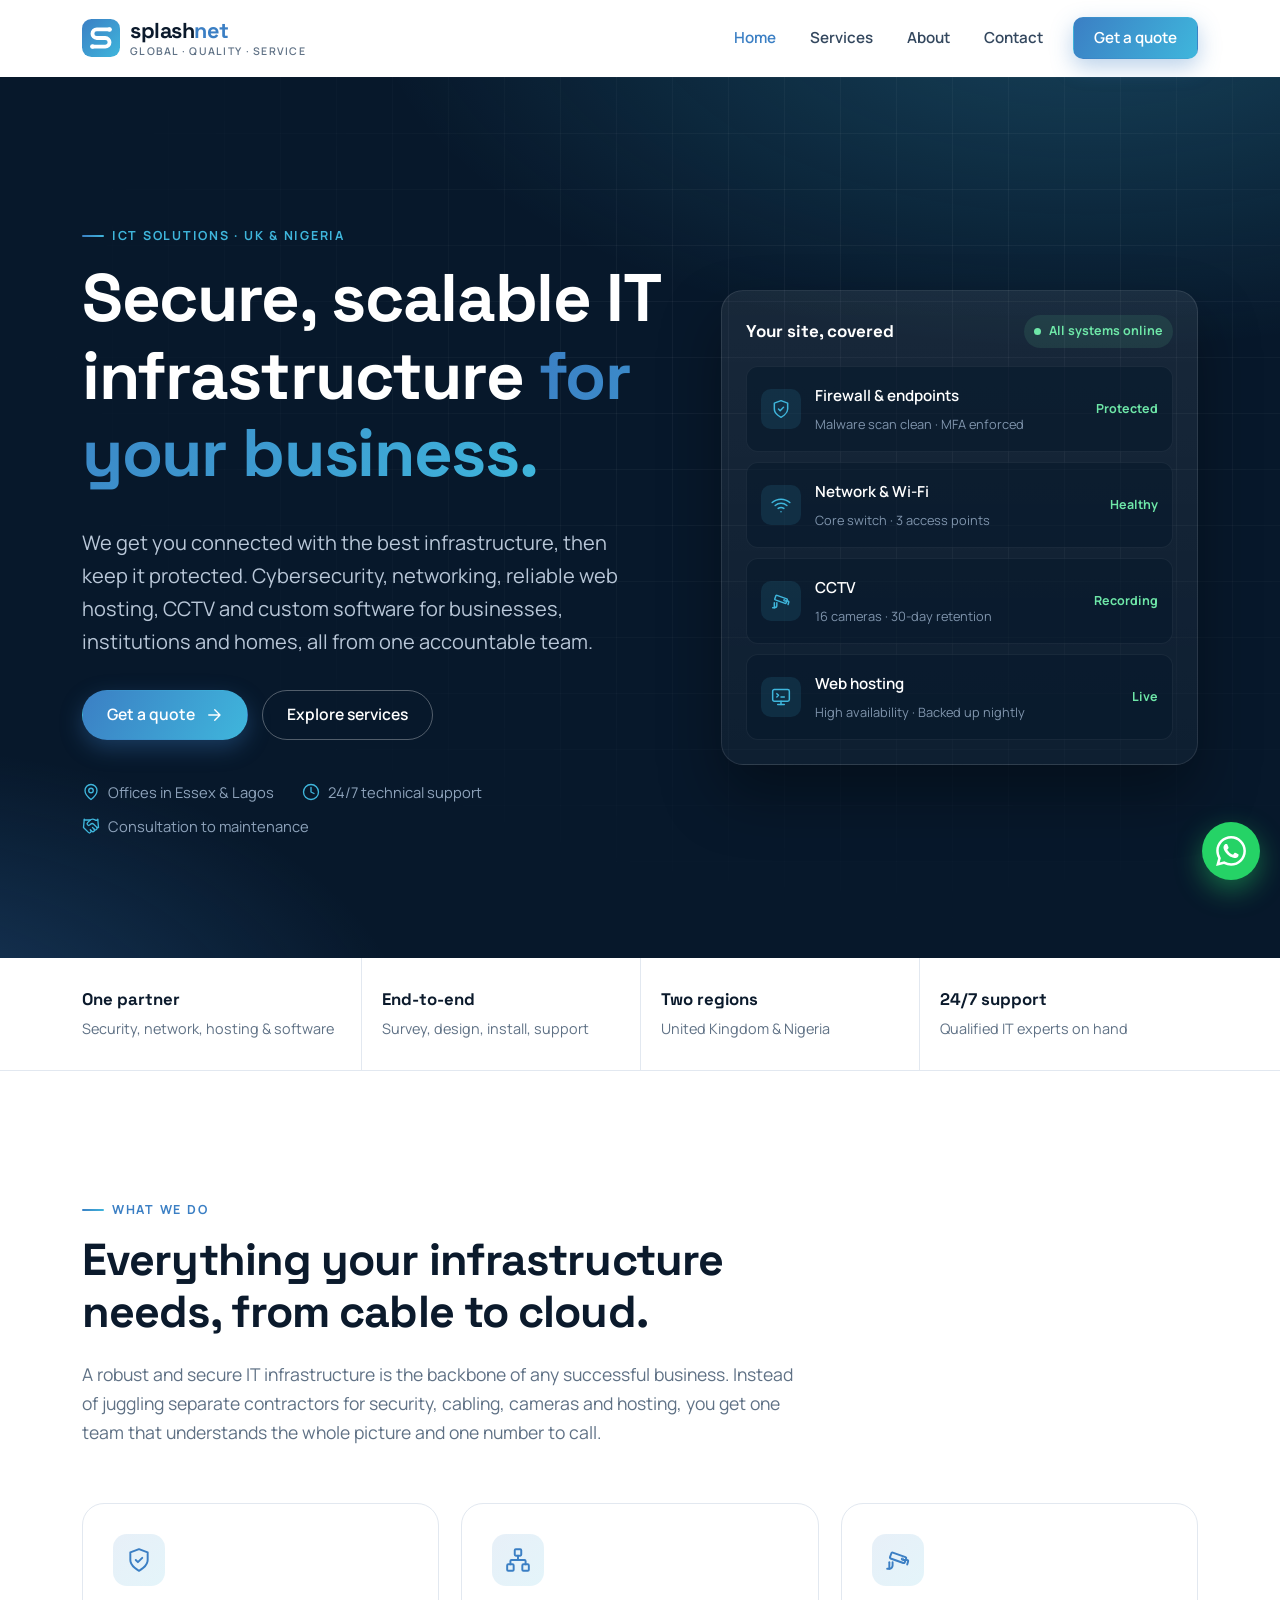
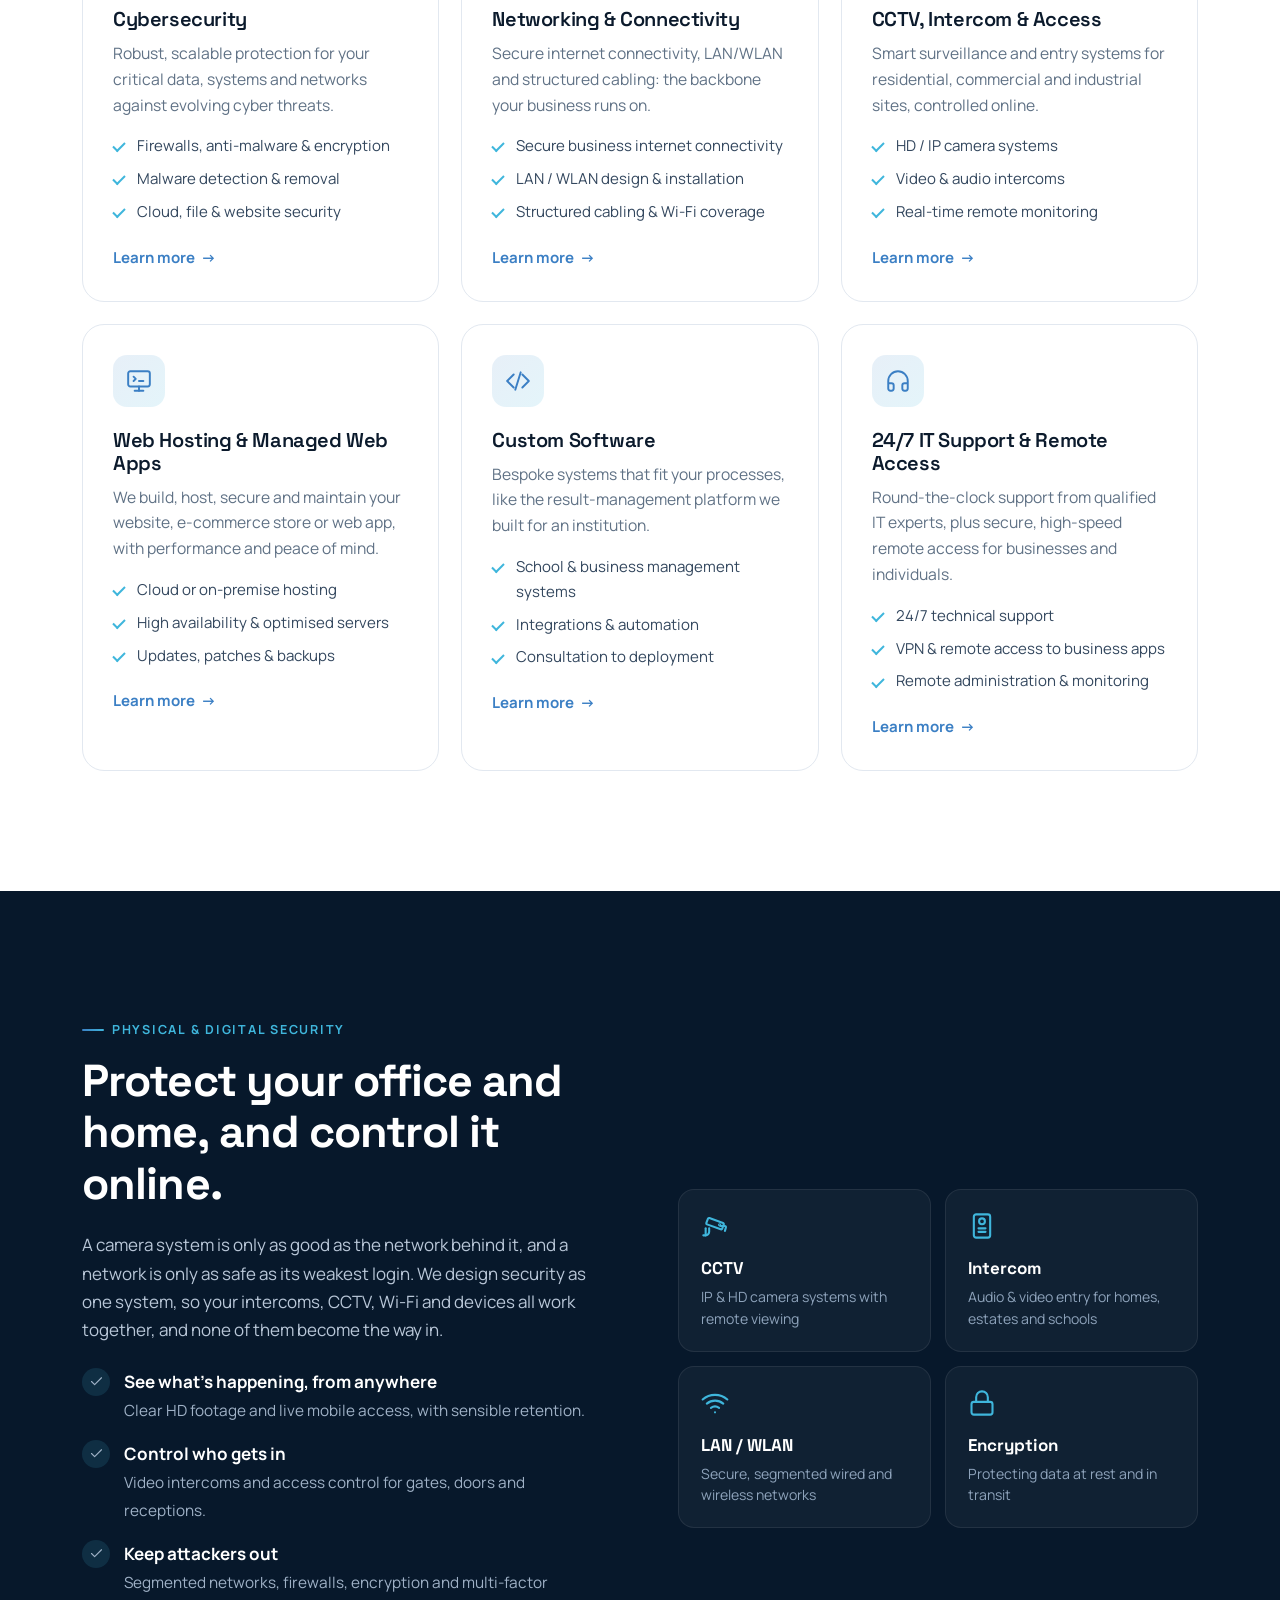
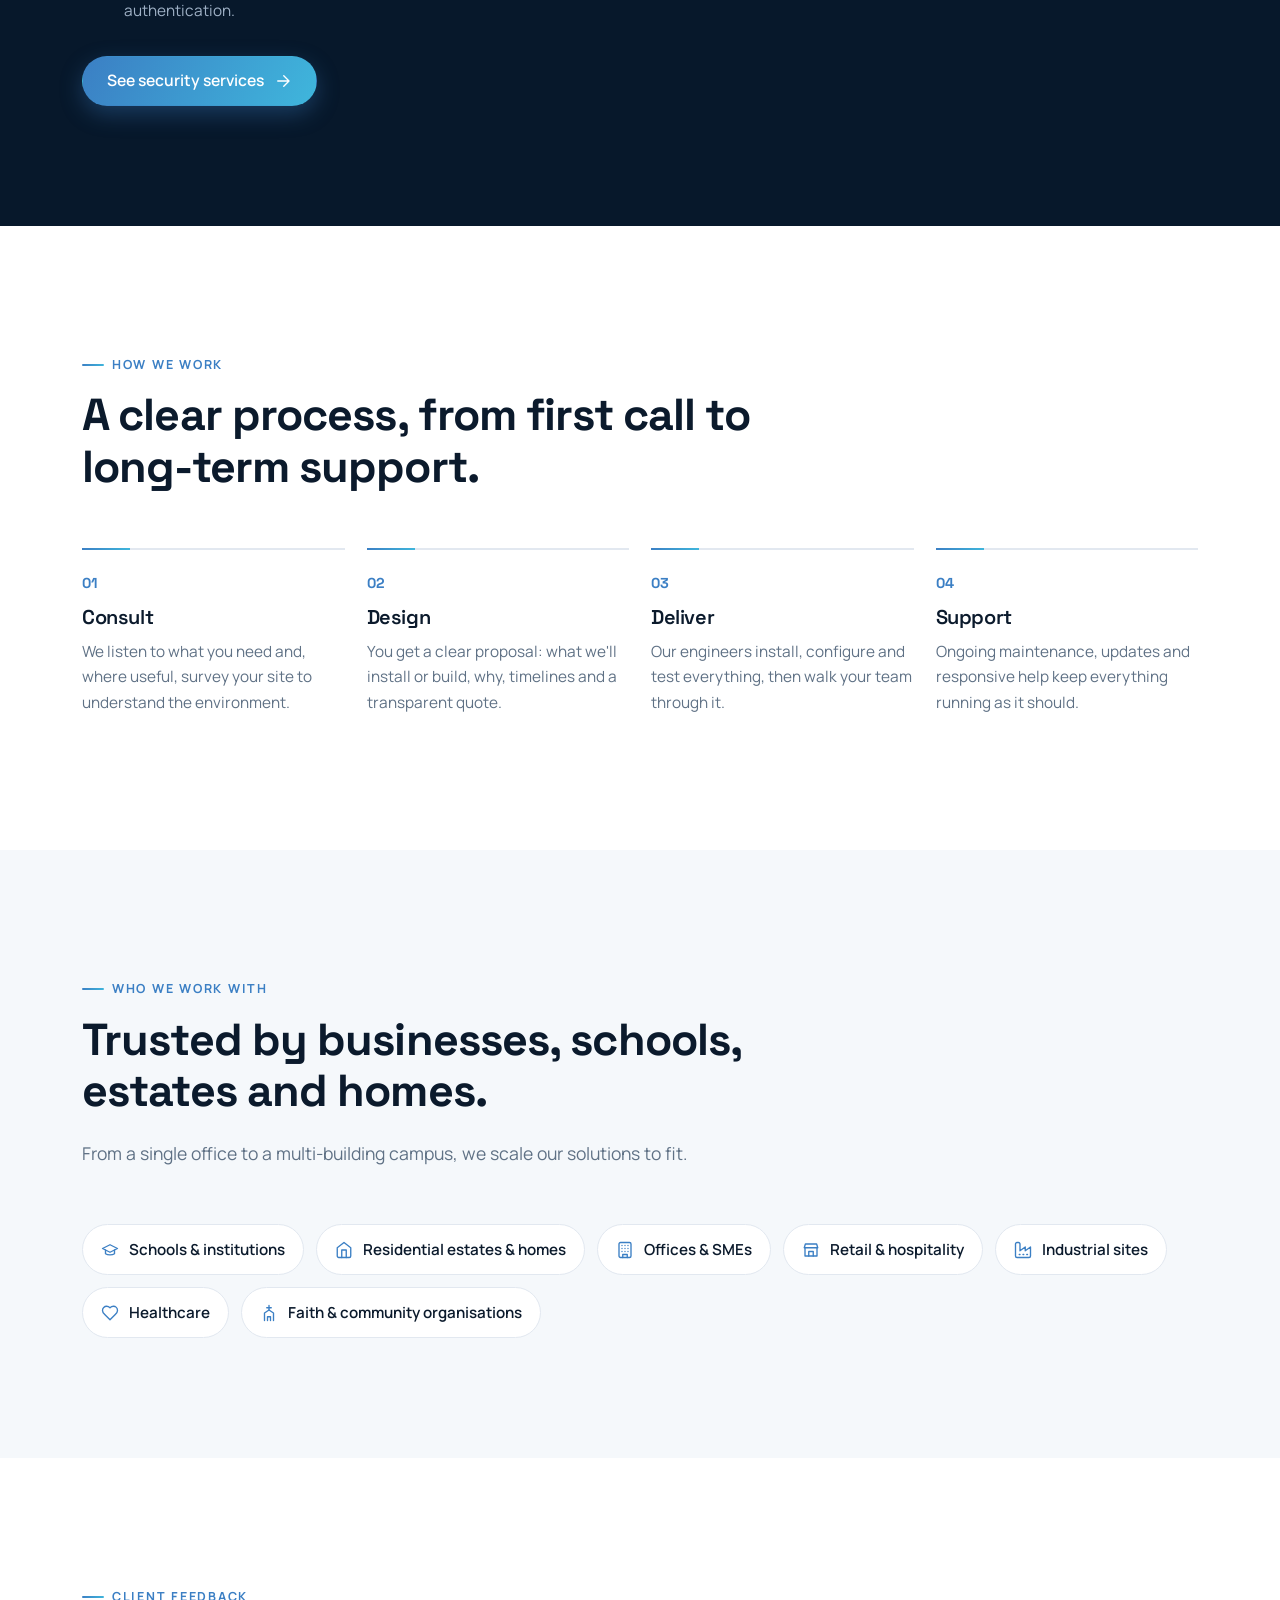
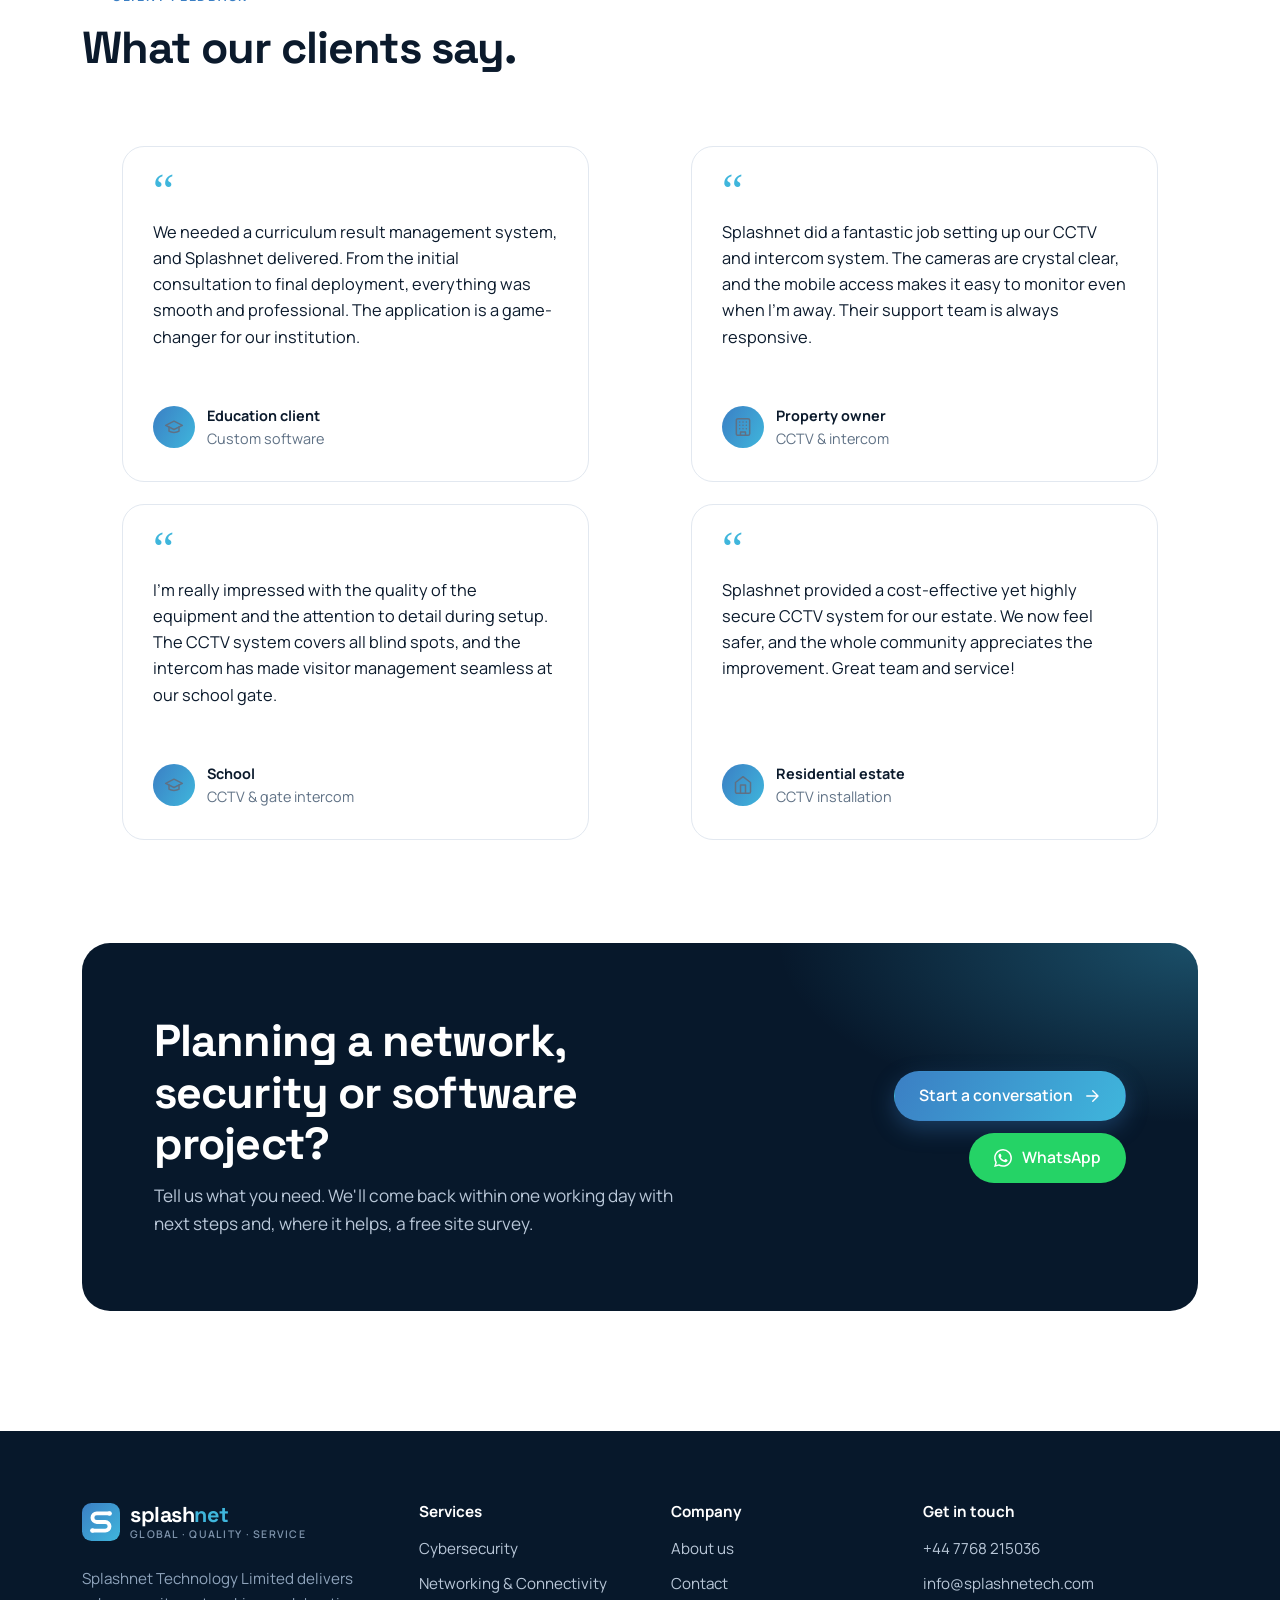
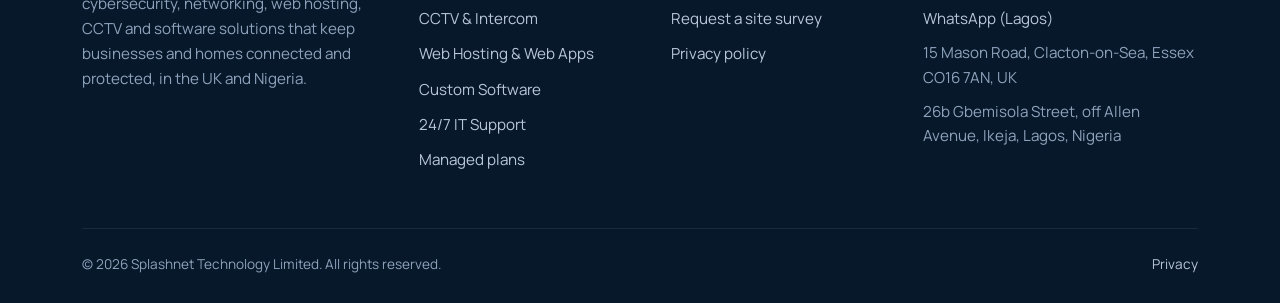
==== index.html @ 4be50819 "full website component" ====
<!doctype html>
<html lang="en-GB" class="no-js">
<head>
<meta charset="utf-8">
<meta name="viewport" content="width=device-width, initial-scale=1">
<title>Splashnet Technology | Cybersecurity, IT Infrastructure, Web Hosting & CCTV — UK & Nigeria</title>
<meta name="description" content="We get you connected with the best infrastructure. Splashnet Technology delivers cybersecurity, networking, web hosting, CCTV & intercom, custom software and 24/7 IT support for businesses and homes in the UK and Nigeria.">
<meta name="theme-color" content="#07182b">
<link rel="icon" href="assets/img/favicon.svg" type="image/svg+xml">
<meta property="og:type" content="website">
<meta property="og:site_name" content="Splashnet Technology">
<meta property="og:title" content="Splashnet Technology | Cybersecurity, IT Infrastructure, Web Hosting & CCTV — UK & Nigeria">
<meta property="og:description" content="We get you connected with the best infrastructure. Splashnet Technology delivers cybersecurity, networking, web hosting, CCTV & intercom, custom software and 24/7 IT support for businesses and homes in the UK and Nigeria.">
<link rel="preconnect" href="https://fonts.googleapis.com">
<link rel="preconnect" href="https://fonts.gstatic.com" crossorigin>
<link href="https://fonts.googleapis.com/css2?family=Manrope:wght@400;500;600;700;800&family=Space+Grotesk:wght@500;600;700&display=swap" rel="stylesheet">
<link rel="stylesheet" href="assets/css/styles.css">
</head>
<body>
<a class="skip-link" href="#main">Skip to content</a>
<header class="site-header">
  <div class="container nav">
    <a class="logo" href="index.html" aria-label="Splashnet Technology — home"><img class="logo__mark" src="assets/img/logo-mark.svg" alt="" width="38" height="38"><span class="logo__text"><span class="logo__name">splash<span>net</span></span><span class="logo__tag">Global · Quality · Service</span></span></a>
    <button class="nav__toggle" aria-label="Open menu" aria-expanded="false" aria-controls="nav-menu"><span></span></button>
    <nav class="nav__menu" id="nav-menu" aria-label="Main">
      <ul class="nav__links"><li><a href="index.html" aria-current="page">Home</a></li><li><a href="services.html">Services</a></li><li><a href="about.html">About</a></li><li><a href="contact.html">Contact</a></li>
        <li class="nav__cta"><a class="btn btn--primary" href="contact.html">Get a quote</a></li>
      </ul>
    </nav>
  </div>
</header>
<main id="main">
<section class="hero">
  <div class="container hero__grid">
    <div>
      <span class="eyebrow">ICT solutions · UK &amp; Nigeria</span>
      <h1>Secure, scalable IT infrastructure <span class="grad">for your business.</span></h1>
      <p class="hero__lead">We get you connected with the best infrastructure, then keep it protected. Cybersecurity, networking, reliable web hosting, CCTV and custom software for businesses, institutions and homes, all from one accountable team.</p>
      <div class="hero__actions">
        <a class="btn btn--primary" href="contact.html">Get a quote <svg viewBox="0 0 24 24" fill="none" stroke="currentColor" stroke-width="1.8" stroke-linecap="round" stroke-linejoin="round" aria-hidden="true"><path d="M5 12h14M13 5l7 7-7 7"/></svg></a>
        <a class="btn btn--ghost" href="services.html">Explore services</a>
      </div>
      <div class="hero__meta">
        <span><svg viewBox="0 0 24 24" fill="none" stroke="currentColor" stroke-width="1.8" stroke-linecap="round" stroke-linejoin="round" aria-hidden="true"><path d="M20 10c0 6-8 12-8 12s-8-6-8-12a8 8 0 0 1 16 0z"/><circle cx="12" cy="10" r="3"/></svg> Offices in Essex &amp; Lagos</span>
        <span><svg viewBox="0 0 24 24" fill="none" stroke="currentColor" stroke-width="1.8" stroke-linecap="round" stroke-linejoin="round" aria-hidden="true"><circle cx="12" cy="12" r="10"/><path d="M12 6v6l4 2"/></svg> 24/7 technical support</span>
        <span><svg viewBox="0 0 24 24" fill="none" stroke="currentColor" stroke-width="1.8" stroke-linecap="round" stroke-linejoin="round" aria-hidden="true"><path d="m11 17 2 2a1 1 0 1 0 3-3"/><path d="m14 14 2.5 2.5a1 1 0 1 0 3-3l-3.88-3.88a3 3 0 0 0-4.24 0l-.88.88a1 1 0 1 1-3-3l2.81-2.81a5.79 5.79 0 0 1 7.06-.87l.47.28a2 2 0 0 0 1.42.25L21 4"/><path d="m21 3 1 11h-2"/><path d="M3 3 2 14l6.5 6.5a1 1 0 1 0 3-3"/><path d="M3 4h8"/></svg> Consultation to maintenance</span>
      </div>
    </div>
    <div class="hero__visual" aria-hidden="true">
      <div class="hero-card">
        <div class="hero-card__head">
          <span class="hero-card__title">Your site, covered</span>
          <span class="status-pill">All systems online</span>
        </div>
        <div class="hero-card__rows">
          <div class="hero-row"><span class="hero-row__icon"><svg viewBox="0 0 24 24" fill="none" stroke="currentColor" stroke-width="1.8" stroke-linecap="round" stroke-linejoin="round" aria-hidden="true"><path d="M12 22s8-4 8-10V5l-8-3-8 3v7c0 6 8 10 8 10z"/><path d="m9 12 2 2 4-4"/></svg></span><span class="hero-row__body"><span class="hero-row__label">Firewall &amp; endpoints</span><br><span class="hero-row__sub">Malware scan clean · MFA enforced</span></span><span class="hero-row__state">Protected</span></div>
          <div class="hero-row"><span class="hero-row__icon"><svg viewBox="0 0 24 24" fill="none" stroke="currentColor" stroke-width="1.8" stroke-linecap="round" stroke-linejoin="round" aria-hidden="true"><path d="M5 12.55a11 11 0 0 1 14.08 0"/><path d="M1.42 9a16 16 0 0 1 21.16 0"/><path d="M8.53 16.11a6 6 0 0 1 6.95 0"/><path d="M12 20h.01"/></svg></span><span class="hero-row__body"><span class="hero-row__label">Network &amp; Wi-Fi</span><br><span class="hero-row__sub">Core switch · 3 access points</span></span><span class="hero-row__state">Healthy</span></div>
          <div class="hero-row"><span class="hero-row__icon"><svg viewBox="0 0 24 24" fill="none" stroke="currentColor" stroke-width="1.8" stroke-linecap="round" stroke-linejoin="round" aria-hidden="true"><path d="M16.75 12h3.63a1 1 0 0 1 .96 1.28l-.84 2.9"/><path d="M2 20h2a3 3 0 0 0 3-3v-3"/><path d="M4 14v6"/><path d="m7.2 5.2 11.7 4.2a1 1 0 0 1 .6 1.3l-1.3 3.5a1 1 0 0 1-1.3.6L5.2 10.6A1 1 0 0 1 4.6 9.3l1.3-3.5a1 1 0 0 1 1.3-.6z"/><circle cx="16" cy="11" r=".5"/></svg></span><span class="hero-row__body"><span class="hero-row__label">CCTV</span><br><span class="hero-row__sub">16 cameras · 30-day retention</span></span><span class="hero-row__state">Recording</span></div>
          <div class="hero-row"><span class="hero-row__icon"><svg viewBox="0 0 24 24" fill="none" stroke="currentColor" stroke-width="1.8" stroke-linecap="round" stroke-linejoin="round" aria-hidden="true"><rect x="2" y="3" width="20" height="14" rx="2"/><path d="M8 21h8"/><path d="M12 17v4"/><path d="m7 8 2 2-2 2"/><path d="M12 12h4"/></svg></span><span class="hero-row__body"><span class="hero-row__label">Web hosting</span><br><span class="hero-row__sub">High availability · Backed up nightly</span></span><span class="hero-row__state">Live</span></div>
        </div>
      </div>
    </div>
  </div>
</section>

<section class="strip" aria-label="Why Splashnet">
  <div class="container strip__inner">
    <div class="strip__item"><strong>One partner</strong><span>Security, network, hosting &amp; software</span></div>
    <div class="strip__item"><strong>End-to-end</strong><span>Survey, design, install, support</span></div>
    <div class="strip__item"><strong>Two regions</strong><span>United Kingdom &amp; Nigeria</span></div>
    <div class="strip__item"><strong>24/7 support</strong><span>Qualified IT experts on hand</span></div>
  </div>
</section>

<section class="section" id="services">
  <div class="container">
    <div class="section-head reveal">
      <span class="eyebrow">What we do</span>
      <h2>Everything your infrastructure needs, from cable to cloud.</h2>
      <p>A robust and secure IT infrastructure is the backbone of any successful business. Instead of juggling separate contractors for security, cabling, cameras and hosting, you get one team that understands the whole picture and one number to call.</p>
    </div>
    <div class="grid grid--3">
      <article class="card reveal">
        <div class="card__icon"><svg viewBox="0 0 24 24" fill="none" stroke="currentColor" stroke-width="1.8" stroke-linecap="round" stroke-linejoin="round" aria-hidden="true"><path d="M12 22s8-4 8-10V5l-8-3-8 3v7c0 6 8 10 8 10z"/><path d="m9 12 2 2 4-4"/></svg></div>
        <h3>Cybersecurity</h3>
        <p>Robust, scalable protection for your critical data, systems and networks against evolving cyber threats.</p>
        <ul><li>Firewalls, anti-malware &amp; encryption</li><li>Malware detection &amp; removal</li><li>Cloud, file &amp; website security</li></ul>
        <a class="card__link" href="services.html#cybersecurity">Learn more</a>
      </article>
      <article class="card reveal">
        <div class="card__icon"><svg viewBox="0 0 24 24" fill="none" stroke="currentColor" stroke-width="1.8" stroke-linecap="round" stroke-linejoin="round" aria-hidden="true"><rect x="9" y="2" width="6" height="6" rx="1"/><rect x="2" y="16" width="6" height="6" rx="1"/><rect x="16" y="16" width="6" height="6" rx="1"/><path d="M5 16v-3a1 1 0 0 1 1-1h12a1 1 0 0 1 1 1v3"/><path d="M12 12V8"/></svg></div>
        <h3>Networking &amp; Connectivity</h3>
        <p>Secure internet connectivity, LAN/WLAN and structured cabling: the backbone your business runs on.</p>
        <ul><li>Secure business internet connectivity</li><li>LAN / WLAN design &amp; installation</li><li>Structured cabling &amp; Wi-Fi coverage</li></ul>
        <a class="card__link" href="services.html#networking">Learn more</a>
      </article>
      <article class="card reveal">
        <div class="card__icon"><svg viewBox="0 0 24 24" fill="none" stroke="currentColor" stroke-width="1.8" stroke-linecap="round" stroke-linejoin="round" aria-hidden="true"><path d="M16.75 12h3.63a1 1 0 0 1 .96 1.28l-.84 2.9"/><path d="M2 20h2a3 3 0 0 0 3-3v-3"/><path d="M4 14v6"/><path d="m7.2 5.2 11.7 4.2a1 1 0 0 1 .6 1.3l-1.3 3.5a1 1 0 0 1-1.3.6L5.2 10.6A1 1 0 0 1 4.6 9.3l1.3-3.5a1 1 0 0 1 1.3-.6z"/><circle cx="16" cy="11" r=".5"/></svg></div>
        <h3>CCTV, Intercom &amp; Access</h3>
        <p>Smart surveillance and entry systems for residential, commercial and industrial sites, controlled online.</p>
        <ul><li>HD / IP camera systems</li><li>Video &amp; audio intercoms</li><li>Real-time remote monitoring</li></ul>
        <a class="card__link" href="services.html#cctv">Learn more</a>
      </article>
      <article class="card reveal">
        <div class="card__icon"><svg viewBox="0 0 24 24" fill="none" stroke="currentColor" stroke-width="1.8" stroke-linecap="round" stroke-linejoin="round" aria-hidden="true"><rect x="2" y="3" width="20" height="14" rx="2"/><path d="M8 21h8"/><path d="M12 17v4"/><path d="m7 8 2 2-2 2"/><path d="M12 12h4"/></svg></div>
        <h3>Web Hosting &amp; Managed Web Apps</h3>
        <p>We build, host, secure and maintain your website, e-commerce store or web app, with performance and peace of mind.</p>
        <ul><li>Cloud or on-premise hosting</li><li>High availability &amp; optimised servers</li><li>Updates, patches &amp; backups</li></ul>
        <a class="card__link" href="services.html#web">Learn more</a>
      </article>
      <article class="card reveal">
        <div class="card__icon"><svg viewBox="0 0 24 24" fill="none" stroke="currentColor" stroke-width="1.8" stroke-linecap="round" stroke-linejoin="round" aria-hidden="true"><path d="m16 18 6-6-6-6"/><path d="m8 6-6 6 6 6"/><path d="m14.5 4-5 16"/></svg></div>
        <h3>Custom Software</h3>
        <p>Bespoke systems that fit your processes, like the result-management platform we built for an institution.</p>
        <ul><li>School &amp; business management systems</li><li>Integrations &amp; automation</li><li>Consultation to deployment</li></ul>
        <a class="card__link" href="services.html#software">Learn more</a>
      </article>
      <article class="card reveal">
        <div class="card__icon"><svg viewBox="0 0 24 24" fill="none" stroke="currentColor" stroke-width="1.8" stroke-linecap="round" stroke-linejoin="round" aria-hidden="true"><path d="M3 14h3a2 2 0 0 1 2 2v3a2 2 0 0 1-2 2H5a2 2 0 0 1-2-2v-7a9 9 0 0 1 18 0v7a2 2 0 0 1-2 2h-1a2 2 0 0 1-2-2v-3a2 2 0 0 1 2-2h3"/></svg></div>
        <h3>24/7 IT Support &amp; Remote Access</h3>
        <p>Round-the-clock support from qualified IT experts, plus secure, high-speed remote access for businesses and individuals.</p>
        <ul><li>24/7 technical support</li><li>VPN &amp; remote access to business apps</li><li>Remote administration &amp; monitoring</li></ul>
        <a class="card__link" href="services.html#support">Learn more</a>
      </article>
    </div>
  </div>
</section>

<section class="section section--dark">
  <div class="container split">
    <div class="reveal">
      <span class="eyebrow">Physical &amp; digital security</span>
      <h2>Protect your office and home, and control it online.</h2>
      <p>A camera system is only as good as the network behind it, and a network is only as safe as its weakest login. We design security as one system, so your intercoms, CCTV, Wi-Fi and devices all work together, and none of them become the way in.</p>
      <ul class="checklist">
        <li><span class="tick"><svg viewBox="0 0 24 24" fill="none" stroke="currentColor" stroke-width="1.8" stroke-linecap="round" stroke-linejoin="round" aria-hidden="true"><path d="M20 6 9 17l-5-5"/></svg></span><div><strong>See what's happening, from anywhere</strong><span>Clear HD footage and live mobile access, with sensible retention.</span></div></li>
        <li><span class="tick"><svg viewBox="0 0 24 24" fill="none" stroke="currentColor" stroke-width="1.8" stroke-linecap="round" stroke-linejoin="round" aria-hidden="true"><path d="M20 6 9 17l-5-5"/></svg></span><div><strong>Control who gets in</strong><span>Video intercoms and access control for gates, doors and receptions.</span></div></li>
        <li><span class="tick"><svg viewBox="0 0 24 24" fill="none" stroke="currentColor" stroke-width="1.8" stroke-linecap="round" stroke-linejoin="round" aria-hidden="true"><path d="M20 6 9 17l-5-5"/></svg></span><div><strong>Keep attackers out</strong><span>Segmented networks, firewalls, encryption and multi-factor authentication.</span></div></li>
      </ul>
      <a class="btn btn--primary" href="services.html#cybersecurity">See security services <svg viewBox="0 0 24 24" fill="none" stroke="currentColor" stroke-width="1.8" stroke-linecap="round" stroke-linejoin="round" aria-hidden="true"><path d="M5 12h14M13 5l7 7-7 7"/></svg></a>
    </div>
    <div class="tiles reveal">
      <div class="tile"><svg viewBox="0 0 24 24" fill="none" stroke="currentColor" stroke-width="1.8" stroke-linecap="round" stroke-linejoin="round" aria-hidden="true"><path d="M16.75 12h3.63a1 1 0 0 1 .96 1.28l-.84 2.9"/><path d="M2 20h2a3 3 0 0 0 3-3v-3"/><path d="M4 14v6"/><path d="m7.2 5.2 11.7 4.2a1 1 0 0 1 .6 1.3l-1.3 3.5a1 1 0 0 1-1.3.6L5.2 10.6A1 1 0 0 1 4.6 9.3l1.3-3.5a1 1 0 0 1 1.3-.6z"/><circle cx="16" cy="11" r=".5"/></svg><strong>CCTV</strong><span>IP &amp; HD camera systems with remote viewing</span></div>
      <div class="tile"><svg viewBox="0 0 24 24" fill="none" stroke="currentColor" stroke-width="1.8" stroke-linecap="round" stroke-linejoin="round" aria-hidden="true"><rect x="5" y="2" width="14" height="20" rx="2"/><circle cx="12" cy="8" r="2.5"/><path d="M9 14h6M9 17h6"/></svg><strong>Intercom</strong><span>Audio &amp; video entry for homes, estates and schools</span></div>
      <div class="tile"><svg viewBox="0 0 24 24" fill="none" stroke="currentColor" stroke-width="1.8" stroke-linecap="round" stroke-linejoin="round" aria-hidden="true"><path d="M5 12.55a11 11 0 0 1 14.08 0"/><path d="M1.42 9a16 16 0 0 1 21.16 0"/><path d="M8.53 16.11a6 6 0 0 1 6.95 0"/><path d="M12 20h.01"/></svg><strong>LAN / WLAN</strong><span>Secure, segmented wired and wireless networks</span></div>
      <div class="tile"><svg viewBox="0 0 24 24" fill="none" stroke="currentColor" stroke-width="1.8" stroke-linecap="round" stroke-linejoin="round" aria-hidden="true"><rect x="3" y="11" width="18" height="11" rx="2"/><path d="M7 11V7a5 5 0 0 1 10 0v4"/></svg><strong>Encryption</strong><span>Protecting data at rest and in transit</span></div>
    </div>
  </div>
</section>

<section class="section">
  <div class="container">
    <div class="section-head reveal">
      <span class="eyebrow">How we work</span>
      <h2>A clear process, from first call to long-term support.</h2>
    </div>
    <div class="steps">
      <div class="step reveal"><h3>Consult</h3><p>We listen to what you need and, where useful, survey your site to understand the environment.</p></div>
      <div class="step reveal"><h3>Design</h3><p>You get a clear proposal: what we'll install or build, why, timelines and a transparent quote.</p></div>
      <div class="step reveal"><h3>Deliver</h3><p>Our engineers install, configure and test everything, then walk your team through it.</p></div>
      <div class="step reveal"><h3>Support</h3><p>Ongoing maintenance, updates and responsive help keep everything running as it should.</p></div>
    </div>
  </div>
</section>

<section class="section section--tint">
  <div class="container">
    <div class="section-head reveal">
      <span class="eyebrow">Who we work with</span>
      <h2>Trusted by businesses, schools, estates and homes.</h2>
      <p>From a single office to a multi-building campus, we scale our solutions to fit.</p>
    </div>
    <div class="chips reveal">
      <span class="chip"><svg viewBox="0 0 24 24" fill="none" stroke="currentColor" stroke-width="1.8" stroke-linecap="round" stroke-linejoin="round" aria-hidden="true"><path d="M22 10 12 5 2 10l10 5 10-5z"/><path d="M6 12v5c3 2 9 2 12 0v-5"/></svg> Schools &amp; institutions</span>
      <span class="chip"><svg viewBox="0 0 24 24" fill="none" stroke="currentColor" stroke-width="1.8" stroke-linecap="round" stroke-linejoin="round" aria-hidden="true"><path d="m3 9 9-7 9 7v11a2 2 0 0 1-2 2H5a2 2 0 0 1-2-2z"/><path d="M9 22V12h6v10"/></svg> Residential estates &amp; homes</span>
      <span class="chip"><svg viewBox="0 0 24 24" fill="none" stroke="currentColor" stroke-width="1.8" stroke-linecap="round" stroke-linejoin="round" aria-hidden="true"><rect x="4" y="2" width="16" height="20" rx="2"/><path d="M9 22v-4h6v4M8 6h.01M16 6h.01M12 6h.01M12 10h.01M12 14h.01M16 10h.01M16 14h.01M8 10h.01M8 14h.01"/></svg> Offices &amp; SMEs</span>
      <span class="chip"><svg viewBox="0 0 24 24" fill="none" stroke="currentColor" stroke-width="1.8" stroke-linecap="round" stroke-linejoin="round" aria-hidden="true"><path d="M3 9h18l-1.5-5h-15z"/><path d="M4 9v11h16V9"/><path d="M9 20v-6h6v6"/></svg> Retail &amp; hospitality</span>
      <span class="chip"><svg viewBox="0 0 24 24" fill="none" stroke="currentColor" stroke-width="1.8" stroke-linecap="round" stroke-linejoin="round" aria-hidden="true"><path d="M2 20a2 2 0 0 0 2 2h16a2 2 0 0 0 2-2V8l-7 5V8l-7 5V4a2 2 0 0 0-2-2H4a2 2 0 0 0-2 2z"/><path d="M17 18h1M12 18h1M7 18h1"/></svg> Industrial sites</span>
      <span class="chip"><svg viewBox="0 0 24 24" fill="none" stroke="currentColor" stroke-width="1.8" stroke-linecap="round" stroke-linejoin="round" aria-hidden="true"><path d="M19 14c1.49-1.46 3-3.21 3-5.5A5.5 5.5 0 0 0 16.5 3c-1.76 0-3 .5-4.5 2-1.5-1.5-2.74-2-4.5-2A5.5 5.5 0 0 0 2 8.5c0 2.3 1.5 4.05 3 5.5l7 7z"/></svg> Healthcare</span>
      <span class="chip"><svg viewBox="0 0 24 24" fill="none" stroke="currentColor" stroke-width="1.8" stroke-linecap="round" stroke-linejoin="round" aria-hidden="true"><path d="M12 2v6M9 5h6"/><path d="m6 22 0-10 6-4 6 4v10"/><path d="M10 22v-5h4v5"/></svg> Faith &amp; community organisations</span>
    </div>
  </div>
</section>

<section class="section">
  <div class="container">
    <div class="section-head reveal">
      <span class="eyebrow">Client feedback</span>
      <h2>What our clients say.</h2>
    </div>
    <div class="grid grid--2">
      <figure class="quote reveal">
        <div class="quote__mark" aria-hidden="true">“</div>
        <blockquote>We needed a curriculum result management system, and Splashnet delivered. From the initial consultation to final deployment, everything was smooth and professional. The application is a game-changer for our institution.</blockquote>
        <figcaption><span class="quote__avatar"><svg viewBox="0 0 24 24" fill="none" stroke="currentColor" stroke-width="1.8" stroke-linecap="round" stroke-linejoin="round" aria-hidden="true"><path d="M22 10 12 5 2 10l10 5 10-5z"/><path d="M6 12v5c3 2 9 2 12 0v-5"/></svg></span><span><strong>Education client</strong><span>Custom software</span></span></figcaption>
      </figure>
      <figure class="quote reveal">
        <div class="quote__mark" aria-hidden="true">“</div>
        <blockquote>Splashnet did a fantastic job setting up our CCTV and intercom system. The cameras are crystal clear, and the mobile access makes it easy to monitor even when I'm away. Their support team is always responsive.</blockquote>
        <figcaption><span class="quote__avatar"><svg viewBox="0 0 24 24" fill="none" stroke="currentColor" stroke-width="1.8" stroke-linecap="round" stroke-linejoin="round" aria-hidden="true"><rect x="4" y="2" width="16" height="20" rx="2"/><path d="M9 22v-4h6v4M8 6h.01M16 6h.01M12 6h.01M12 10h.01M12 14h.01M16 10h.01M16 14h.01M8 10h.01M8 14h.01"/></svg></span><span><strong>Property owner</strong><span>CCTV &amp; intercom</span></span></figcaption>
      </figure>
      <figure class="quote reveal">
        <div class="quote__mark" aria-hidden="true">“</div>
        <blockquote>I'm really impressed with the quality of the equipment and the attention to detail during setup. The CCTV system covers all blind spots, and the intercom has made visitor management seamless at our school gate.</blockquote>
        <figcaption><span class="quote__avatar"><svg viewBox="0 0 24 24" fill="none" stroke="currentColor" stroke-width="1.8" stroke-linecap="round" stroke-linejoin="round" aria-hidden="true"><path d="M22 10 12 5 2 10l10 5 10-5z"/><path d="M6 12v5c3 2 9 2 12 0v-5"/></svg></span><span><strong>School</strong><span>CCTV &amp; gate intercom</span></span></figcaption>
      </figure>
      <figure class="quote reveal">
        <div class="quote__mark" aria-hidden="true">“</div>
        <blockquote>Splashnet provided a cost-effective yet highly secure CCTV system for our estate. We now feel safer, and the whole community appreciates the improvement. Great team and service!</blockquote>
        <figcaption><span class="quote__avatar"><svg viewBox="0 0 24 24" fill="none" stroke="currentColor" stroke-width="1.8" stroke-linecap="round" stroke-linejoin="round" aria-hidden="true"><path d="m3 9 9-7 9 7v11a2 2 0 0 1-2 2H5a2 2 0 0 1-2-2z"/><path d="M9 22V12h6v10"/></svg></span><span><strong>Residential estate</strong><span>CCTV installation</span></span></figcaption>
      </figure>
    </div>
  </div>
</section>

<section class="section" style="padding-top:0">
  <div class="container">
    <div class="cta reveal">
      <div>
        <h2>Planning a network, security or software project?</h2>
        <p>Tell us what you need. We'll come back within one working day with next steps and, where it helps, a free site survey.</p>
      </div>
      <div class="cta__actions">
        <a class="btn btn--primary" href="contact.html">Start a conversation <svg viewBox="0 0 24 24" fill="none" stroke="currentColor" stroke-width="1.8" stroke-linecap="round" stroke-linejoin="round" aria-hidden="true"><path d="M5 12h14M13 5l7 7-7 7"/></svg></a>
        <a class="btn btn--whatsapp" href="https://wa.me/2348068304212?text=Hello%20Splashnet%2C%20I%27d%20like%20to%20discuss%20a%20project." target="_blank" rel="noopener"><svg viewBox="0 0 24 24" fill="currentColor" aria-hidden="true"><path d="M17.47 14.38c-.3-.15-1.76-.87-2.03-.97-.27-.1-.47-.15-.67.15-.2.3-.77.97-.94 1.17-.17.2-.35.22-.64.07-.3-.15-1.26-.46-2.4-1.48-.89-.79-1.49-1.77-1.66-2.07-.17-.3-.02-.46.13-.61.13-.13.3-.35.45-.52.15-.17.2-.3.3-.5.1-.2.05-.37-.02-.52-.08-.15-.67-1.62-.92-2.22-.24-.58-.49-.5-.67-.51h-.57c-.2 0-.52.07-.8.37-.27.3-1.04 1.02-1.04 2.48s1.07 2.88 1.21 3.08c.15.2 2.1 3.2 5.08 4.49.71.31 1.26.49 1.7.63.71.22 1.36.19 1.87.12.57-.09 1.76-.72 2.01-1.41.25-.7.25-1.29.17-1.41-.07-.13-.27-.2-.57-.35zM12.05 21.8h-.01a9.87 9.87 0 0 1-5.03-1.38l-.36-.21-3.74.98 1-3.65-.24-.37a9.86 9.86 0 0 1-1.51-5.26c0-5.45 4.44-9.88 9.89-9.88a9.82 9.82 0 0 1 6.99 2.9 9.82 9.82 0 0 1 2.89 6.99c0 5.45-4.44 9.88-9.88 9.88zm8.41-18.3A11.81 11.81 0 0 0 12.05 0C5.5 0 .16 5.34.16 11.89c0 2.1.55 4.14 1.59 5.95L.06 24l6.3-1.65a11.88 11.88 0 0 0 5.68 1.45h.01c6.55 0 11.89-5.34 11.89-11.89 0-3.18-1.24-6.16-3.48-8.41z"/></svg> WhatsApp</a>
      </div>
    </div>
  </div>
</section>

</main>
<footer class="site-footer">
  <div class="container">
    <div class="footer__grid">
      <div>
        <a class="logo" href="index.html" aria-label="Splashnet Technology — home"><img class="logo__mark" src="assets/img/logo-mark.svg" alt="" width="38" height="38"><span class="logo__text"><span class="logo__name">splash<span>net</span></span><span class="logo__tag">Global · Quality · Service</span></span></a>
        <p class="footer__about">Splashnet Technology Limited delivers cybersecurity, networking, web hosting, CCTV and software solutions that keep businesses and homes connected and protected, in the UK and Nigeria.</p>
      </div>
      <div>
        <h4>Services</h4>
        <ul>
          <li><a href="services.html#cybersecurity">Cybersecurity</a></li>
          <li><a href="services.html#networking">Networking &amp; Connectivity</a></li>
          <li><a href="services.html#cctv">CCTV &amp; Intercom</a></li>
          <li><a href="services.html#web">Web Hosting &amp; Web Apps</a></li>
          <li><a href="services.html#software">Custom Software</a></li>
          <li><a href="services.html#support">24/7 IT Support</a></li>
          <li><a href="services.html#plans">Managed plans</a></li>
        </ul>
      </div>
      <div>
        <h4>Company</h4>
        <ul>
          <li><a href="about.html">About us</a></li>
          <li><a href="contact.html">Contact</a></li>
          <li><a href="contact.html">Request a site survey</a></li>
          <li><a href="privacy.html">Privacy policy</a></li>
        </ul>
      </div>
      <div>
        <h4>Get in touch</h4>
        <ul>
          <li><a href="tel:+447768215036">+44 7768 215036</a></li>
          <li><a href="mailto:info@splashnetech.com">info@splashnetech.com</a></li>
          <li><a href="https://wa.me/2348068304212?text=Hello%20Splashnet%2C%20I%27d%20like%20to%20discuss%20a%20project." target="_blank" rel="noopener">WhatsApp (Lagos)</a></li>
          <li><address>15 Mason Road, Clacton-on-Sea, Essex CO16 7AN, UK</address></li>
          <li><address>26b Gbemisola Street, off Allen Avenue, Ikeja, Lagos, Nigeria</address></li>
        </ul>
      </div>
    </div>
    <div class="footer__bottom">
      <span>© <span data-year>2026</span> Splashnet Technology Limited. All rights reserved.</span>
      <span><a href="privacy.html">Privacy</a></span>
    </div>
  </div>
</footer>
<a class="wa-float" href="https://wa.me/2348068304212?text=Hello%20Splashnet%2C%20I%27d%20like%20to%20discuss%20a%20project." target="_blank" rel="noopener" aria-label="Chat with us on WhatsApp"><svg viewBox="0 0 24 24" fill="currentColor" aria-hidden="true"><path d="M17.47 14.38c-.3-.15-1.76-.87-2.03-.97-.27-.1-.47-.15-.67.15-.2.3-.77.97-.94 1.17-.17.2-.35.22-.64.07-.3-.15-1.26-.46-2.4-1.48-.89-.79-1.49-1.77-1.66-2.07-.17-.3-.02-.46.13-.61.13-.13.3-.35.45-.52.15-.17.2-.3.3-.5.1-.2.05-.37-.02-.52-.08-.15-.67-1.62-.92-2.22-.24-.58-.49-.5-.67-.51h-.57c-.2 0-.52.07-.8.37-.27.3-1.04 1.02-1.04 2.48s1.07 2.88 1.21 3.08c.15.2 2.1 3.2 5.08 4.49.71.31 1.26.49 1.7.63.71.22 1.36.19 1.87.12.57-.09 1.76-.72 2.01-1.41.25-.7.25-1.29.17-1.41-.07-.13-.27-.2-.57-.35zM12.05 21.8h-.01a9.87 9.87 0 0 1-5.03-1.38l-.36-.21-3.74.98 1-3.65-.24-.37a9.86 9.86 0 0 1-1.51-5.26c0-5.45 4.44-9.88 9.89-9.88a9.82 9.82 0 0 1 6.99 2.9 9.82 9.82 0 0 1 2.89 6.99c0 5.45-4.44 9.88-9.88 9.88zm8.41-18.3A11.81 11.81 0 0 0 12.05 0C5.5 0 .16 5.34.16 11.89c0 2.1.55 4.14 1.59 5.95L.06 24l6.3-1.65a11.88 11.88 0 0 0 5.68 1.45h.01c6.55 0 11.89-5.34 11.89-11.89 0-3.18-1.24-6.16-3.48-8.41z"/></svg></a>
<script src="assets/js/main.js" defer></script>
</body>
</html>
---- assets/css/styles.css ----
/* ==========================================================================
   Splashnet Technology Limited — site styles
   ========================================================================== */

:root {
  /* Brand (sampled from the Splashnet logo) */
  --brand-blue: #3b7fc4;
  --brand-cyan: #3fb6dc;
  --brand-slate: #8a97a8;

  --ink: #0b1a2c;
  --ink-2: #33475e;
  --ink-3: #5f7185;
  --line: #e2e8f0;
  --paper: #ffffff;
  --paper-2: #f5f8fb;
  --navy: #07182b;
  --navy-2: #0d2640;

  --accent: var(--brand-blue);
  --accent-2: var(--brand-cyan);
  --grad: linear-gradient(120deg, var(--brand-blue), var(--brand-cyan));

  --radius: 14px;
  --radius-lg: 22px;
  --shadow: 0 1px 2px rgba(11, 26, 44, .06), 0 8px 24px rgba(11, 26, 44, .06);
  --shadow-lg: 0 20px 50px rgba(11, 26, 44, .14);

  --maxw: 1180px;
  --gutter: clamp(16px, 4vw, 32px);

  --font: "Manrope", system-ui, -apple-system, "Segoe UI", Roboto, sans-serif;
  --font-display: "Space Grotesk", var(--font);
}

*, *::before, *::after { box-sizing: border-box; }
html { scroll-behavior: smooth; -webkit-text-size-adjust: 100%; }
body {
  margin: 0;
  font-family: var(--font);
  font-size: 17px;
  line-height: 1.65;
  color: var(--ink-2);
  background: var(--paper);
  -webkit-font-smoothing: antialiased;
  overflow-x: hidden;
}
img, svg { max-width: 100%; display: block; }
a { color: var(--accent); text-decoration: none; }
a:hover { text-decoration: underline; }
h1, h2, h3, h4 {
  font-family: var(--font-display);
  color: var(--ink);
  line-height: 1.15;
  letter-spacing: -0.02em;
  margin: 0 0 .5em;
}
h1 { font-size: clamp(2.4rem, 5.5vw, 4.2rem); font-weight: 700; }
h2 { font-size: clamp(1.9rem, 3.6vw, 2.8rem); font-weight: 700; }
h3 { font-size: 1.25rem; font-weight: 600; }
p { margin: 0 0 1em; }
:focus-visible { outline: 3px solid var(--accent-2); outline-offset: 3px; border-radius: 4px; }

.skip-link {
  position: absolute; left: -999px; top: 8px; z-index: 100;
  background: var(--ink); color: #fff; padding: 8px 14px; border-radius: 8px;
}
.skip-link:focus { left: 8px; }

.container { width: 100%; max-width: var(--maxw); margin: 0 auto; padding: 0 var(--gutter); }
.section { padding: clamp(64px, 10vw, 120px) 0; }
.section--tint { background: var(--paper-2); }
.section--dark { background: var(--navy); color: #b9c7d8; }
.section--dark h2, .section--dark h3 { color: #fff; }

.eyebrow {
  display: inline-flex; align-items: center; gap: 8px;
  font-size: .78rem; font-weight: 700; letter-spacing: .14em; text-transform: uppercase;
  color: var(--accent); margin-bottom: 14px;
}
.eyebrow::before { content: ""; width: 22px; height: 2px; background: var(--grad); border-radius: 2px; }
.section--dark .eyebrow, .hero .eyebrow { color: var(--brand-cyan); }

.section-head { max-width: 720px; margin-bottom: clamp(36px, 5vw, 56px); }
.section-head p { font-size: 1.1rem; color: var(--ink-3); }
.section--dark .section-head p { color: #9fb1c6; }
.section-head--center { margin-left: auto; margin-right: auto; text-align: center; }
.section-head--center .eyebrow::before { display: none; }

/* Buttons ---------------------------------------------------------------- */
.btn {
  display: inline-flex; align-items: center; justify-content: center; gap: 10px;
  font: 600 .98rem/1 var(--font);
  padding: 15px 24px; border-radius: 999px; border: 1.5px solid transparent;
  cursor: pointer; transition: transform .15s ease, box-shadow .15s ease, background .15s ease;
  text-decoration: none !important; white-space: nowrap;
}
.btn svg { width: 18px; height: 18px; }
.btn--primary { background: var(--grad); color: #fff; box-shadow: 0 8px 22px rgba(59, 127, 196, .35); }
.btn--primary:hover { transform: translateY(-2px); box-shadow: 0 12px 28px rgba(59, 127, 196, .45); }
.btn--ghost { border-color: rgba(255,255,255,.3); color: #fff; }
.btn--ghost:hover { background: rgba(255,255,255,.08); }
.btn--outline { border-color: var(--line); color: var(--ink); background: #fff; }
.btn--outline:hover { border-color: var(--accent); color: var(--accent); }
.btn--whatsapp { background: #25d366; color: #fff; }
.btn--whatsapp:hover { background: #1fbd5a; }

/* Header ----------------------------------------------------------------- */
.site-header {
  position: sticky; top: 0; z-index: 50;
  background: rgba(255,255,255,.88);
  backdrop-filter: saturate(160%) blur(12px);
  -webkit-backdrop-filter: saturate(160%) blur(12px);
  border-bottom: 1px solid transparent;
  transition: border-color .2s ease, box-shadow .2s ease;
}
.site-header.is-scrolled { border-color: var(--line); box-shadow: 0 4px 20px rgba(11,26,44,.05); }
.nav { display: flex; align-items: center; justify-content: space-between; height: 76px; gap: 24px; }
.logo { display: inline-flex; align-items: center; gap: 10px; text-decoration: none !important; }
.logo__mark { width: 38px; height: 38px; flex: none; }
.logo__text { display: flex; flex-direction: column; line-height: 1; }
.logo__name { font-family: var(--font-display); font-weight: 700; font-size: 1.35rem; color: var(--ink); letter-spacing: -0.02em; }
.logo__name span { color: var(--accent); }
.logo__tag { font-size: .66rem; font-weight: 600; color: var(--ink-3); letter-spacing: .12em; text-transform: uppercase; margin-top: 4px; }

.nav__links { display: flex; align-items: center; gap: 6px; list-style: none; margin: 0; padding: 0; }
.nav__links a {
  display: block; padding: 10px 14px; border-radius: 10px;
  color: var(--ink-2); font-weight: 600; font-size: .95rem;
}
.nav__links a:hover { background: var(--paper-2); color: var(--ink); text-decoration: none; }
.nav__links a[aria-current="page"] { color: var(--accent); }
.nav__cta { margin-left: 10px; }
.nav__cta .btn { padding: 12px 20px; }
.nav__links .nav__cta a, .nav__links .nav__cta a:hover { display: inline-flex; color: #fff; background: var(--grad); }

.nav__toggle {
  display: none; width: 44px; height: 44px; border: 1px solid var(--line); border-radius: 12px;
  background: #fff; cursor: pointer; align-items: center; justify-content: center;
}
.nav__toggle span, .nav__toggle span::before, .nav__toggle span::after {
  display: block; width: 18px; height: 2px; background: var(--ink); border-radius: 2px; position: relative;
  transition: transform .2s ease, background .2s ease;
}
.nav__toggle span::before, .nav__toggle span::after { content: ""; position: absolute; left: 0; }
.nav__toggle span::before { top: -6px; }
.nav__toggle span::after { top: 6px; }
.nav-open .nav__toggle span { background: transparent; }
.nav-open .nav__toggle span::before { transform: translateY(6px) rotate(45deg); }
.nav-open .nav__toggle span::after { transform: translateY(-6px) rotate(-45deg); }

@media (max-width: 900px) {
  .nav__toggle { display: inline-flex; }
  .nav__menu {
    position: absolute; top: 100%; left: 0; right: 0; background: #fff;
    border-bottom: 1px solid var(--line); box-shadow: var(--shadow-lg);
    padding: 12px var(--gutter) 24px;
    transform: translateY(-8px); opacity: 0; visibility: hidden;
    transition: all .2s ease;
  }
  .nav-open .nav__menu { transform: none; opacity: 1; visibility: visible; }
  .nav__links { flex-direction: column; align-items: stretch; }
  .nav__links a { padding: 14px 12px; font-size: 1.05rem; }
  .nav__cta { margin: 12px 0 0; }
  .nav__cta .btn { width: 100%; padding: 16px; }
}

/* Hero ------------------------------------------------------------------- */
.hero {
  position: relative; overflow: hidden;
  background: radial-gradient(1200px 600px at 85% -10%, rgba(63,182,220,.28), transparent 60%),
              radial-gradient(900px 500px at -10% 110%, rgba(59,127,196,.35), transparent 60%),
              var(--navy);
  color: #b9c7d8;
  padding: clamp(72px, 11vw, 140px) 0 clamp(72px, 10vw, 120px);
}
.hero::before {
  content: ""; position: absolute; inset: 0; pointer-events: none;
  background-image:
    linear-gradient(rgba(255,255,255,.045) 1px, transparent 1px),
    linear-gradient(90deg, rgba(255,255,255,.045) 1px, transparent 1px);
  background-size: 56px 56px;
  mask-image: radial-gradient(ellipse at 70% 30%, #000 20%, transparent 70%);
  -webkit-mask-image: radial-gradient(ellipse at 70% 30%, #000 20%, transparent 70%);
}
.hero__grid { position: relative; display: grid; grid-template-columns: 1.1fr .9fr; gap: 56px; align-items: center; }
.hero h1 { color: #fff; }
.hero h1 .grad { background: var(--grad); -webkit-background-clip: text; background-clip: text; color: transparent; }
.hero__lead { font-size: clamp(1.08rem, 1.6vw, 1.25rem); max-width: 560px; color: #b9c7d8; margin-bottom: 32px; }
.hero__actions { display: flex; flex-wrap: wrap; gap: 14px; }
.hero__meta { display: flex; flex-wrap: wrap; gap: 10px 28px; margin-top: 40px; font-size: .92rem; color: #8ea3bb; }
.hero__meta span { display: inline-flex; align-items: center; gap: 8px; }
.hero__meta svg { width: 18px; height: 18px; color: var(--brand-cyan); }

.hero__visual { position: relative; }
.hero-card {
  background: linear-gradient(180deg, rgba(255,255,255,.07), rgba(255,255,255,.03));
  border: 1px solid rgba(255,255,255,.1);
  border-radius: var(--radius-lg);
  padding: 24px;
  box-shadow: 0 30px 60px rgba(0,0,0,.35);
}
.hero-card__head { display: flex; align-items: center; justify-content: space-between; margin-bottom: 18px; }
.hero-card__title { color: #fff; font-weight: 700; font-family: var(--font-display); }
.status-pill {
  display: inline-flex; align-items: center; gap: 8px; font-size: .78rem; font-weight: 700;
  color: #6ee7a8; background: rgba(110,231,168,.1); padding: 6px 10px; border-radius: 999px;
}
.status-pill::before { content: ""; width: 7px; height: 7px; border-radius: 50%; background: currentColor; animation: pulse 2s infinite; }
@keyframes pulse { 0%,100% { opacity: 1; } 50% { opacity: .35; } }
.hero-card__rows { display: grid; gap: 10px; }
.hero-row {
  display: flex; align-items: center; gap: 14px;
  background: rgba(7,24,43,.55); border: 1px solid rgba(255,255,255,.06);
  border-radius: 12px; padding: 14px;
}
.hero-row__icon {
  width: 40px; height: 40px; border-radius: 10px; flex: none;
  display: grid; place-items: center; background: rgba(63,182,220,.12); color: var(--brand-cyan);
}
.hero-row__icon svg { width: 20px; height: 20px; }
.hero-row__body { flex: 1; min-width: 0; }
.hero-row__label { color: #fff; font-weight: 600; font-size: .95rem; }
.hero-row__sub { font-size: .8rem; color: #7f94ac; }
.hero-row__state { font-size: .78rem; font-weight: 700; color: #6ee7a8; }

@media (max-width: 980px) {
  .hero__grid { grid-template-columns: 1fr; }
  .hero__visual { max-width: 520px; }
}

/* Trust strip ------------------------------------------------------------ */
.strip { border-bottom: 1px solid var(--line); background: #fff; }
.strip__inner { display: grid; grid-template-columns: repeat(4, 1fr); }
.strip__item { padding: 28px 20px; border-left: 1px solid var(--line); }
.strip__item:first-child { border-left: 0; padding-left: 0; }
.strip__item strong { display: block; font-family: var(--font-display); color: var(--ink); font-size: 1.05rem; }
.strip__item span { font-size: .9rem; color: var(--ink-3); }
@media (max-width: 860px) {
  .strip__inner { grid-template-columns: 1fr 1fr; }
  .strip__item { border-left: 0; padding: 20px 0; }
  .strip__item:nth-child(n+3) { border-top: 1px solid var(--line); }
  .strip__item:nth-child(even) { padding-left: 20px; border-left: 1px solid var(--line); }
}

/* Service cards ---------------------------------------------------------- */
.grid { display: grid; gap: 22px; }
.grid--3 { grid-template-columns: repeat(3, 1fr); }
.grid--2 { grid-template-columns: repeat(2, 1fr); }
@media (max-width: 960px) { .grid--3 { grid-template-columns: repeat(2, 1fr); } }
@media (max-width: 640px) { .grid--3, .grid--2 { grid-template-columns: 1fr; } }

.card {
  position: relative; background: #fff; border: 1px solid var(--line);
  border-radius: var(--radius-lg); padding: 30px;
  transition: transform .2s ease, box-shadow .2s ease, border-color .2s ease;
}
.card:hover { transform: translateY(-4px); box-shadow: var(--shadow-lg); border-color: transparent; }
.card__icon {
  width: 52px; height: 52px; border-radius: 14px; display: grid; place-items: center;
  background: linear-gradient(135deg, rgba(59,127,196,.12), rgba(63,182,220,.14));
  color: var(--accent); margin-bottom: 22px;
}
.card__icon svg { width: 26px; height: 26px; }
.card p { color: var(--ink-3); font-size: .98rem; }
.card ul { margin: 0 0 18px; padding: 0; list-style: none; display: grid; gap: 8px; }
.card li { position: relative; padding-left: 24px; font-size: .94rem; color: var(--ink-2); }
.card li::before {
  content: ""; position: absolute; left: 0; top: .55em; width: 12px; height: 7px;
  border-left: 2px solid var(--accent-2); border-bottom: 2px solid var(--accent-2); transform: rotate(-45deg);
}
.card__link { font-weight: 700; font-size: .94rem; display: inline-flex; align-items: center; gap: 6px; }
.card__link::after { content: "→"; transition: transform .15s ease; }
.card:hover .card__link::after { transform: translateX(4px); }

/* Split / feature -------------------------------------------------------- */
.split { display: grid; grid-template-columns: 1fr 1fr; gap: clamp(36px, 6vw, 80px); align-items: center; }
.split--rev > :first-child { order: 2; }
@media (max-width: 900px) { .split { grid-template-columns: 1fr; } .split--rev > :first-child { order: 0; } }

.checklist { list-style: none; margin: 24px 0 32px; padding: 0; display: grid; gap: 16px; }
.checklist li { display: grid; grid-template-columns: 28px 1fr; gap: 14px; }
.checklist .tick {
  width: 28px; height: 28px; border-radius: 50%; display: grid; place-items: center;
  background: rgba(63,182,220,.14); color: var(--accent);
}
.checklist .tick svg { width: 15px; height: 15px; }
.checklist strong { color: var(--ink); display: block; }
.section--dark .checklist strong { color: #fff; }
.checklist span { color: var(--ink-3); font-size: .96rem; }
.section--dark .checklist span { color: #9fb1c6; }

.panel {
  border-radius: var(--radius-lg); overflow: hidden; position: relative;
  background: var(--navy-2); color: #b9c7d8; padding: 32px;
  box-shadow: var(--shadow-lg);
}
.panel--light { background: #fff; border: 1px solid var(--line); color: var(--ink-2); box-shadow: var(--shadow); }

/* Security feature tiles */
.tiles { display: grid; grid-template-columns: 1fr 1fr; gap: 14px; }
.tile {
  background: rgba(255,255,255,.04); border: 1px solid rgba(255,255,255,.08);
  border-radius: 16px; padding: 22px;
}
.tile svg { width: 28px; height: 28px; color: var(--brand-cyan); margin-bottom: 14px; }
.tile strong { display: block; color: #fff; font-family: var(--font-display); margin-bottom: 4px; }
.tile span { font-size: .88rem; color: #8ea3bb; line-height: 1.5; display: block; }
@media (max-width: 480px) { .tiles { grid-template-columns: 1fr; } }

/* Process ---------------------------------------------------------------- */
.steps { display: grid; grid-template-columns: repeat(4, 1fr); gap: 22px; counter-reset: step; }
.step { position: relative; padding-top: 22px; border-top: 2px solid var(--line); }
.step::before {
  counter-increment: step; content: "0" counter(step);
  font-family: var(--font-display); font-weight: 700; font-size: .9rem; color: var(--accent);
  display: block; margin-bottom: 10px;
}
.step::after {
  content: ""; position: absolute; top: -2px; left: 0; width: 48px; height: 2px; background: var(--grad);
}
.step p { color: var(--ink-3); font-size: .96rem; }
@media (max-width: 900px) { .steps { grid-template-columns: 1fr 1fr; } }
@media (max-width: 560px) { .steps { grid-template-columns: 1fr; } }

/* Industries ------------------------------------------------------------- */
.chips { display: flex; flex-wrap: wrap; gap: 12px; }
.chip {
  display: inline-flex; align-items: center; gap: 10px;
  padding: 12px 18px; border-radius: 999px; background: #fff; border: 1px solid var(--line);
  font-weight: 600; color: var(--ink); font-size: .95rem;
}
.chip svg { width: 18px; height: 18px; color: var(--accent); }

/* Testimonials ----------------------------------------------------------- */
.quote {
  background: #fff; border: 1px solid var(--line); border-radius: var(--radius-lg);
  padding: 30px; display: flex; flex-direction: column; gap: 20px; height: 100%;
}
.quote__mark { font-family: Georgia, serif; font-size: 3rem; line-height: .6; color: var(--accent-2); height: 22px; }
.quote blockquote { margin: 0; color: var(--ink); font-size: 1.02rem; line-height: 1.6; flex: 1; }
.quote figcaption { display: flex; align-items: center; gap: 12px; font-size: .9rem; }
.quote__avatar {
  width: 42px; height: 42px; border-radius: 50%; background: var(--grad); color: #fff;
  display: grid; place-items: center; flex: none;
}
.quote__avatar svg { width: 20px; height: 20px; }
.quote figcaption strong { display: block; color: var(--ink); }
.quote figcaption span { color: var(--ink-3); }

/* Offices ---------------------------------------------------------------- */
.office { display: flex; gap: 18px; align-items: flex-start; }
.office__flag {
  width: 48px; height: 48px; border-radius: 12px; flex: none;
  display: grid; place-items: center; font-weight: 800; font-size: .85rem; letter-spacing: .04em;
  background: var(--paper-2); color: var(--ink); border: 1px solid var(--line);
}
.office h3 { margin-bottom: 4px; }
.office address { font-style: normal; color: var(--ink-3); }

/* CTA band --------------------------------------------------------------- */
.cta {
  position: relative; overflow: hidden; border-radius: 28px;
  background: radial-gradient(700px 300px at 100% 0%, rgba(63,182,220,.35), transparent 60%), var(--navy);
  padding: clamp(40px, 6vw, 72px); color: #b9c7d8;
  display: grid; grid-template-columns: 1.4fr 1fr; gap: 32px; align-items: center;
}
.cta h2 { color: #fff; margin-bottom: 12px; }
.cta p { margin: 0; font-size: 1.08rem; }
.cta__actions { display: flex; flex-wrap: wrap; gap: 12px; justify-content: flex-end; }
@media (max-width: 860px) { .cta { grid-template-columns: 1fr; } .cta__actions { justify-content: flex-start; } }

/* Page hero (inner pages) ------------------------------------------------ */
.page-hero {
  background: radial-gradient(900px 400px at 90% -20%, rgba(63,182,220,.25), transparent 60%), var(--navy);
  color: #b9c7d8; padding: clamp(64px, 9vw, 110px) 0 clamp(56px, 7vw, 88px);
}
.page-hero h1 { color: #fff; font-size: clamp(2.2rem, 4.8vw, 3.6rem); max-width: 820px; }
.page-hero p { font-size: 1.15rem; max-width: 640px; margin: 0; }
.crumbs { font-size: .85rem; margin-bottom: 18px; color: #7f94ac; }
.crumbs a { color: #9fb1c6; }

/* Service detail blocks -------------------------------------------------- */
.service-block { display: grid; grid-template-columns: 340px 1fr; gap: clamp(28px, 5vw, 64px); padding: 56px 0; border-top: 1px solid var(--line); scroll-margin-top: 96px; }
.service-block:first-child { border-top: 0; padding-top: 0; }
.service-block__head .card__icon { margin-bottom: 18px; }
.service-block__head p { color: var(--ink-3); }
.service-block__body { display: grid; grid-template-columns: 1fr 1fr; gap: 16px; align-content: start; }
.feature {
  background: var(--paper-2); border-radius: var(--radius); padding: 22px;
}
.feature strong { display: block; color: var(--ink); margin-bottom: 4px; font-family: var(--font-display); }
.feature span { font-size: .94rem; color: var(--ink-3); display: block; line-height: 1.55; }
@media (max-width: 900px) { .service-block { grid-template-columns: 1fr; } }
@media (max-width: 560px) { .service-block__body { grid-template-columns: 1fr; } }

.service-nav { display: flex; flex-wrap: wrap; gap: 10px; margin-top: 28px; }
.service-nav a {
  padding: 9px 16px; border-radius: 999px; border: 1px solid rgba(255,255,255,.18);
  color: #dbe6f2; font-size: .9rem; font-weight: 600;
}
.service-nav a:hover { background: rgba(255,255,255,.08); text-decoration: none; }

/* FAQ -------------------------------------------------------------------- */
.faq { max-width: 820px; margin: 0 auto; display: grid; gap: 12px; }
.faq details {
  background: #fff; border: 1px solid var(--line); border-radius: var(--radius); padding: 0 24px;
}
.faq summary {
  cursor: pointer; list-style: none; padding: 20px 0; font-weight: 700; color: var(--ink);
  display: flex; justify-content: space-between; gap: 16px; align-items: center;
}
.faq summary::-webkit-details-marker { display: none; }
.faq summary::after { content: "+"; font-size: 1.4rem; color: var(--accent); font-weight: 400; transition: transform .2s ease; }
.faq details[open] summary::after { transform: rotate(45deg); }
.faq details p { color: var(--ink-3); padding-bottom: 20px; margin: 0; }

/* Values ----------------------------------------------------------------- */
.value { padding: 28px; border-radius: var(--radius-lg); background: #fff; border: 1px solid var(--line); }
.value .card__icon { margin-bottom: 16px; }
.value p { color: var(--ink-3); margin: 0; font-size: .97rem; }

/* Contact ---------------------------------------------------------------- */
.contact-grid { display: grid; grid-template-columns: 1fr 1.3fr; gap: clamp(28px, 5vw, 64px); align-items: start; }
@media (max-width: 900px) { .contact-grid { grid-template-columns: 1fr; } }
.contact-list { display: grid; gap: 14px; margin-bottom: 32px; }
.contact-item {
  display: flex; gap: 16px; align-items: center; padding: 18px;
  background: #fff; border: 1px solid var(--line); border-radius: var(--radius); color: var(--ink);
}
.contact-item:hover { border-color: var(--accent); text-decoration: none; }
.contact-item .card__icon { width: 44px; height: 44px; margin: 0; }
.contact-item .card__icon svg { width: 22px; height: 22px; }
.contact-item small { display: block; color: var(--ink-3); font-size: .82rem; }
.contact-item strong { font-weight: 700; word-break: break-word; }

.form { background: #fff; border: 1px solid var(--line); border-radius: var(--radius-lg); padding: clamp(24px, 4vw, 40px); box-shadow: var(--shadow); }
.form__row { display: grid; grid-template-columns: 1fr 1fr; gap: 16px; }
@media (max-width: 560px) { .form__row { grid-template-columns: 1fr; } }
.field { display: grid; gap: 6px; margin-bottom: 16px; }
.field label { font-weight: 600; font-size: .9rem; color: var(--ink); }
.field input, .field select, .field textarea {
  font: inherit; font-size: 1rem; color: var(--ink);
  padding: 13px 14px; border-radius: 12px; border: 1.5px solid var(--line); background: var(--paper-2);
  transition: border-color .15s ease, background .15s ease; width: 100%;
}
.field input:focus, .field select:focus, .field textarea:focus { outline: none; border-color: var(--accent); background: #fff; }
.field textarea { min-height: 140px; resize: vertical; }
.form__note { font-size: .85rem; color: var(--ink-3); margin: 12px 0 0; }
.form__status { margin-top: 14px; font-weight: 600; color: var(--accent); }

/* Prose (privacy) -------------------------------------------------------- */
.prose { max-width: 760px; }
.prose h2 { font-size: 1.5rem; margin-top: 2em; }
.prose ul { padding-left: 1.2em; }
.prose li { margin-bottom: .4em; }

/* Footer ----------------------------------------------------------------- */
.site-footer { background: var(--navy); color: #8ea3bb; padding: 72px 0 28px; font-size: .95rem; }
.footer__grid { display: grid; grid-template-columns: 1.4fr 1fr 1fr 1.3fr; gap: 40px; }
.site-footer .logo__name { color: #fff; }
.site-footer .logo__name span { color: var(--brand-cyan); }
.site-footer .logo__tag { color: #7f94ac; }
.site-footer h4 { color: #fff; font-size: .95rem; margin-bottom: 16px; font-family: var(--font); letter-spacing: 0; }
.site-footer ul { list-style: none; margin: 0; padding: 0; display: grid; gap: 10px; }
.site-footer a { color: #b9c7d8; }
.site-footer a:hover { color: #fff; }
.site-footer address { font-style: normal; line-height: 1.6; }
.footer__about { max-width: 320px; margin-top: 18px; }
.footer__bottom {
  margin-top: 56px; padding-top: 24px; border-top: 1px solid rgba(255,255,255,.08);
  display: flex; flex-wrap: wrap; justify-content: space-between; gap: 12px; font-size: .85rem;
}
@media (max-width: 900px) { .footer__grid { grid-template-columns: 1fr 1fr; } }
@media (max-width: 560px) { .footer__grid { grid-template-columns: 1fr; } }

/* WhatsApp float --------------------------------------------------------- */
.wa-float {
  position: fixed; right: 20px; bottom: 20px; z-index: 60;
  width: 58px; height: 58px; border-radius: 50%; background: #25d366; color: #fff;
  display: grid; place-items: center; box-shadow: 0 10px 28px rgba(37,211,102,.45);
  transition: transform .15s ease;
}
.wa-float:hover { transform: scale(1.07); }
.wa-float svg { width: 30px; height: 30px; }

/* Reveal on scroll ------------------------------------------------------- */
.reveal { opacity: 0; transform: translateY(18px); transition: opacity .6s ease, transform .6s ease; }
.reveal.is-visible { opacity: 1; transform: none; }
@media (prefers-reduced-motion: reduce) {
  html { scroll-behavior: auto; }
  .reveal { opacity: 1; transform: none; transition: none; }
  .status-pill::before { animation: none; }
}
.no-js .reveal { opacity: 1; transform: none; }
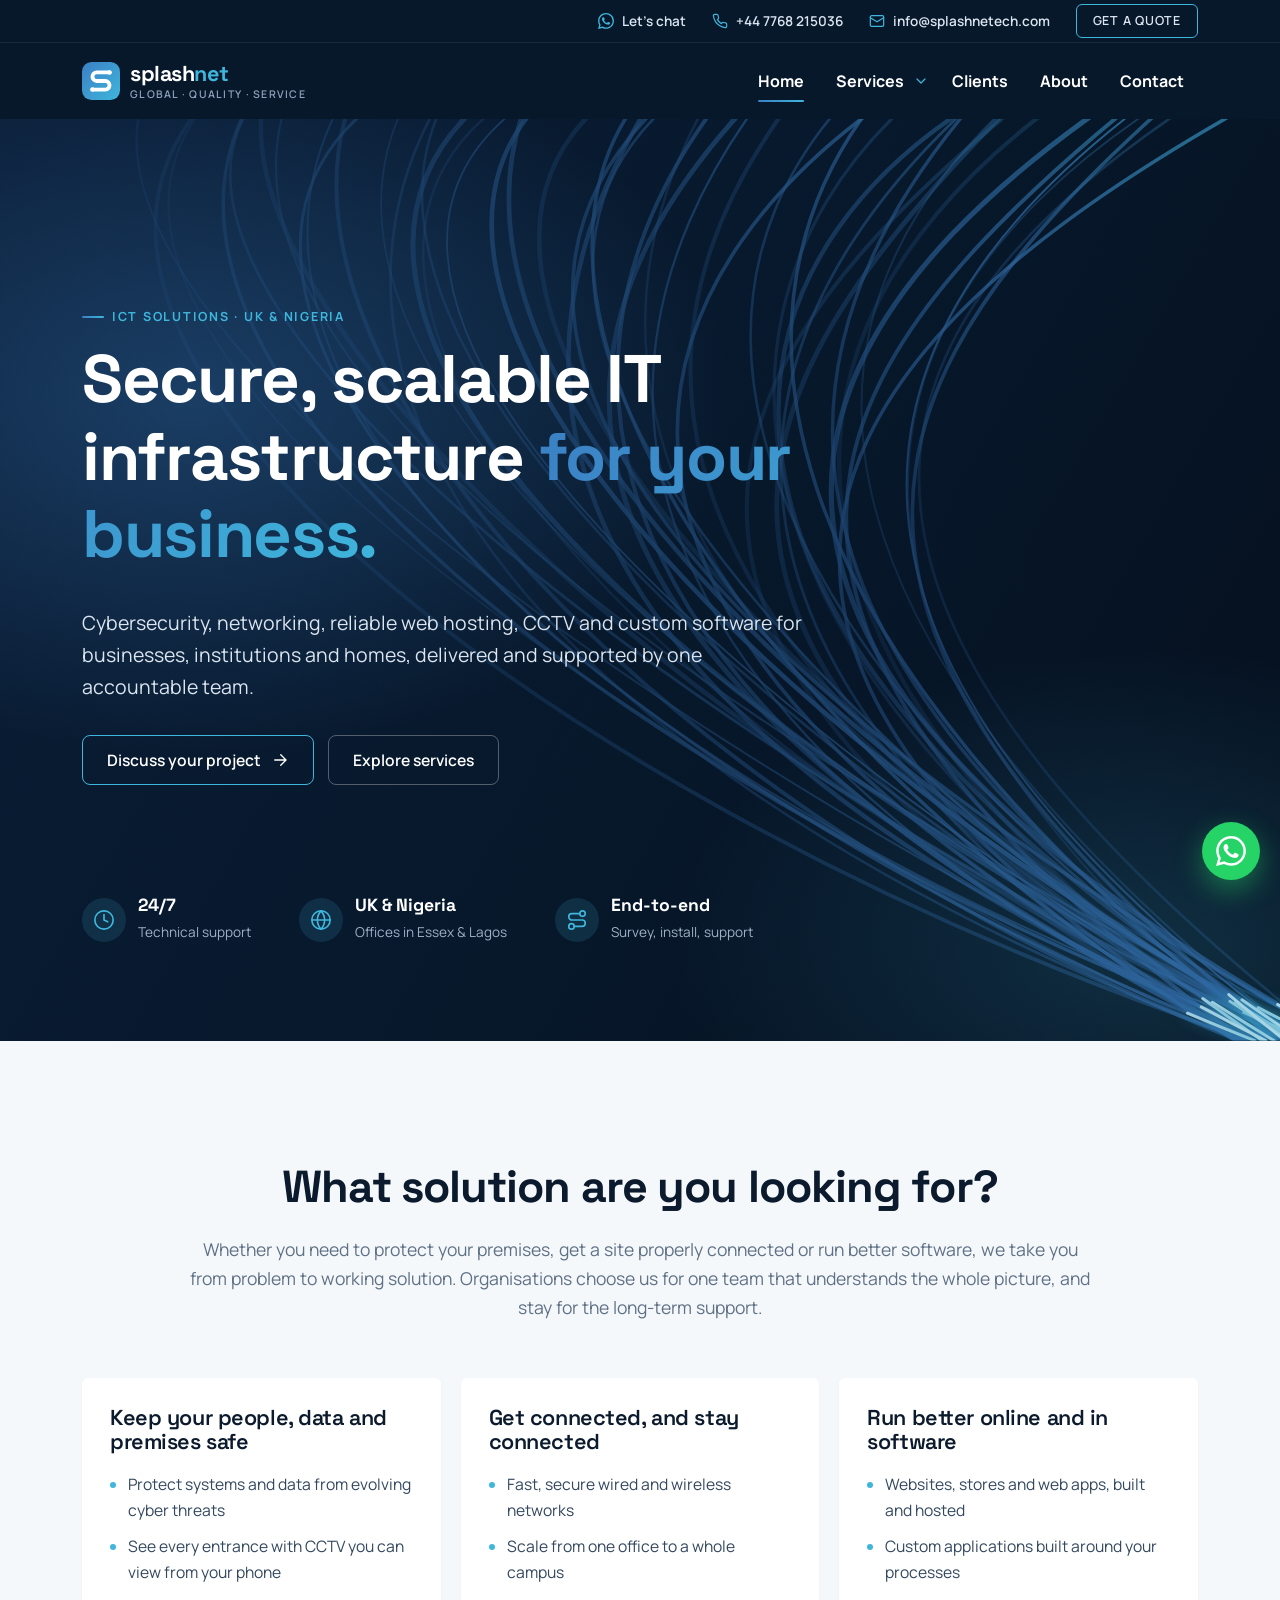
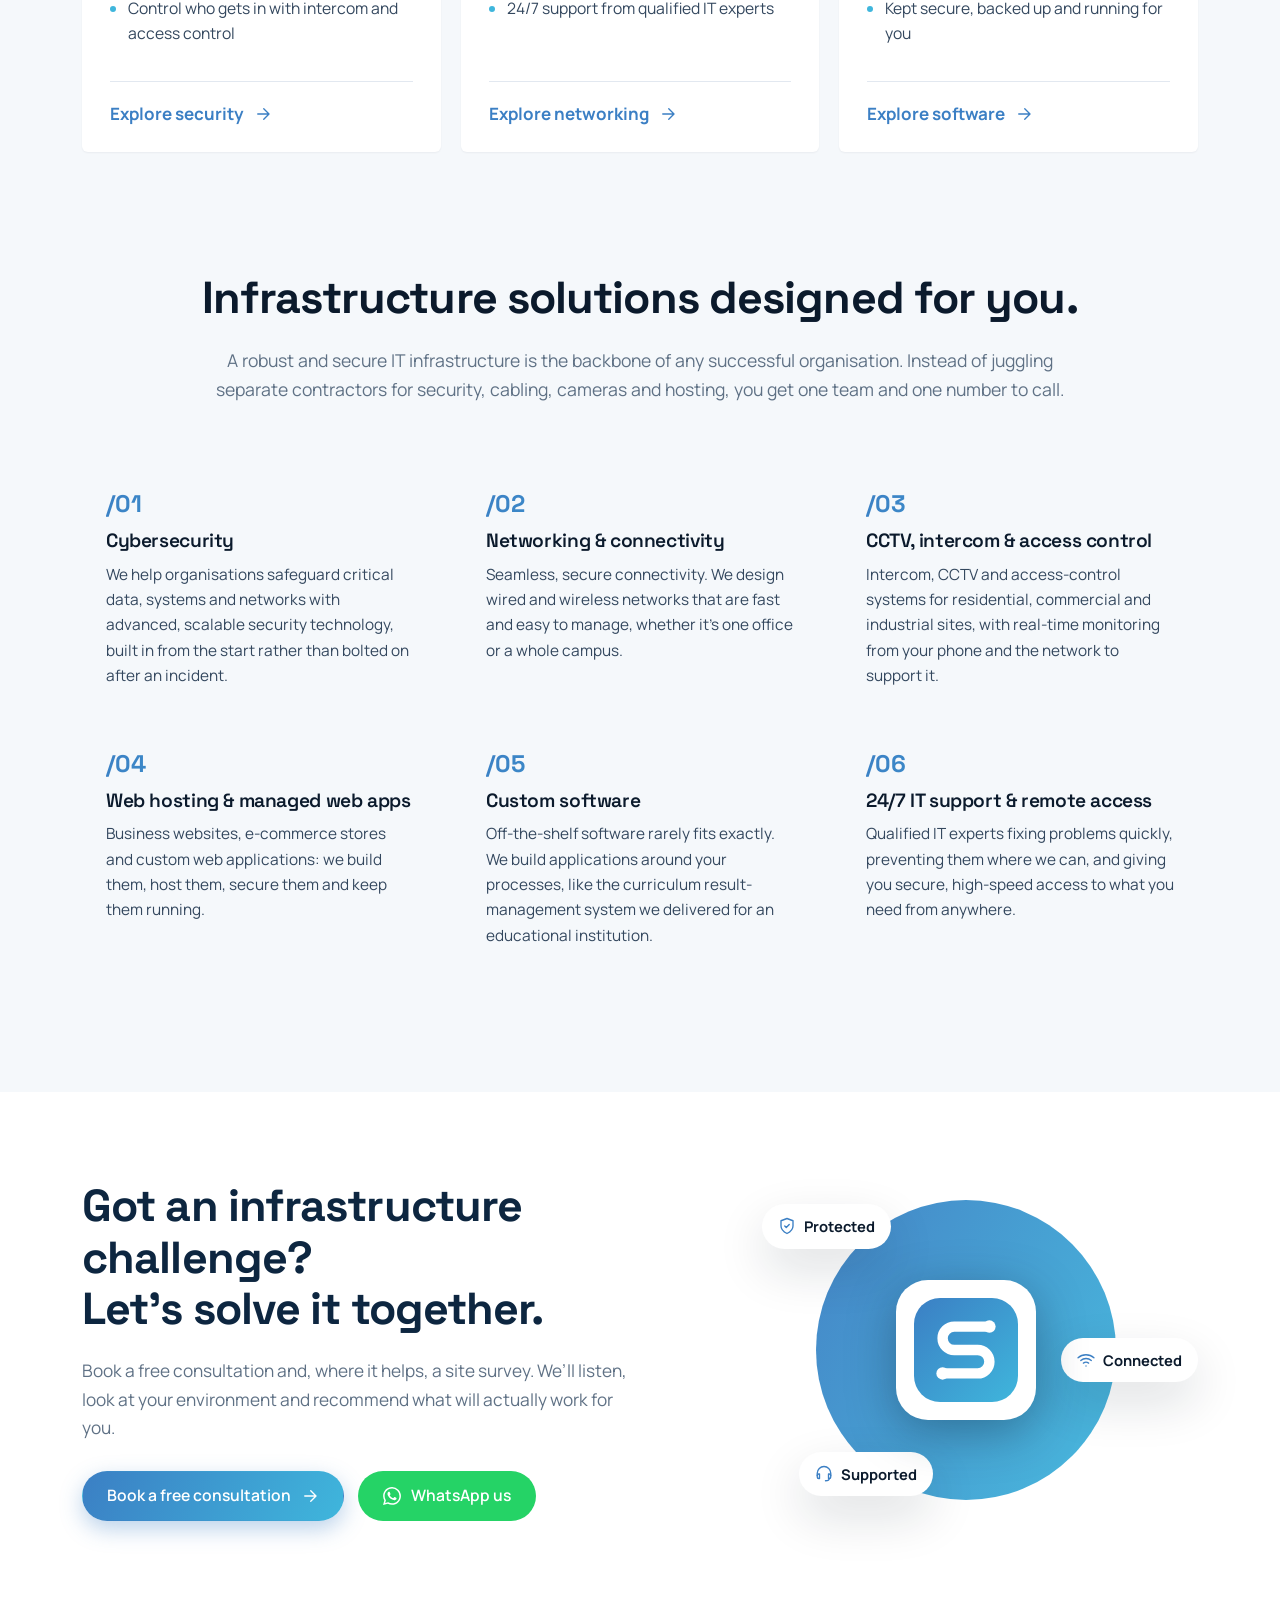
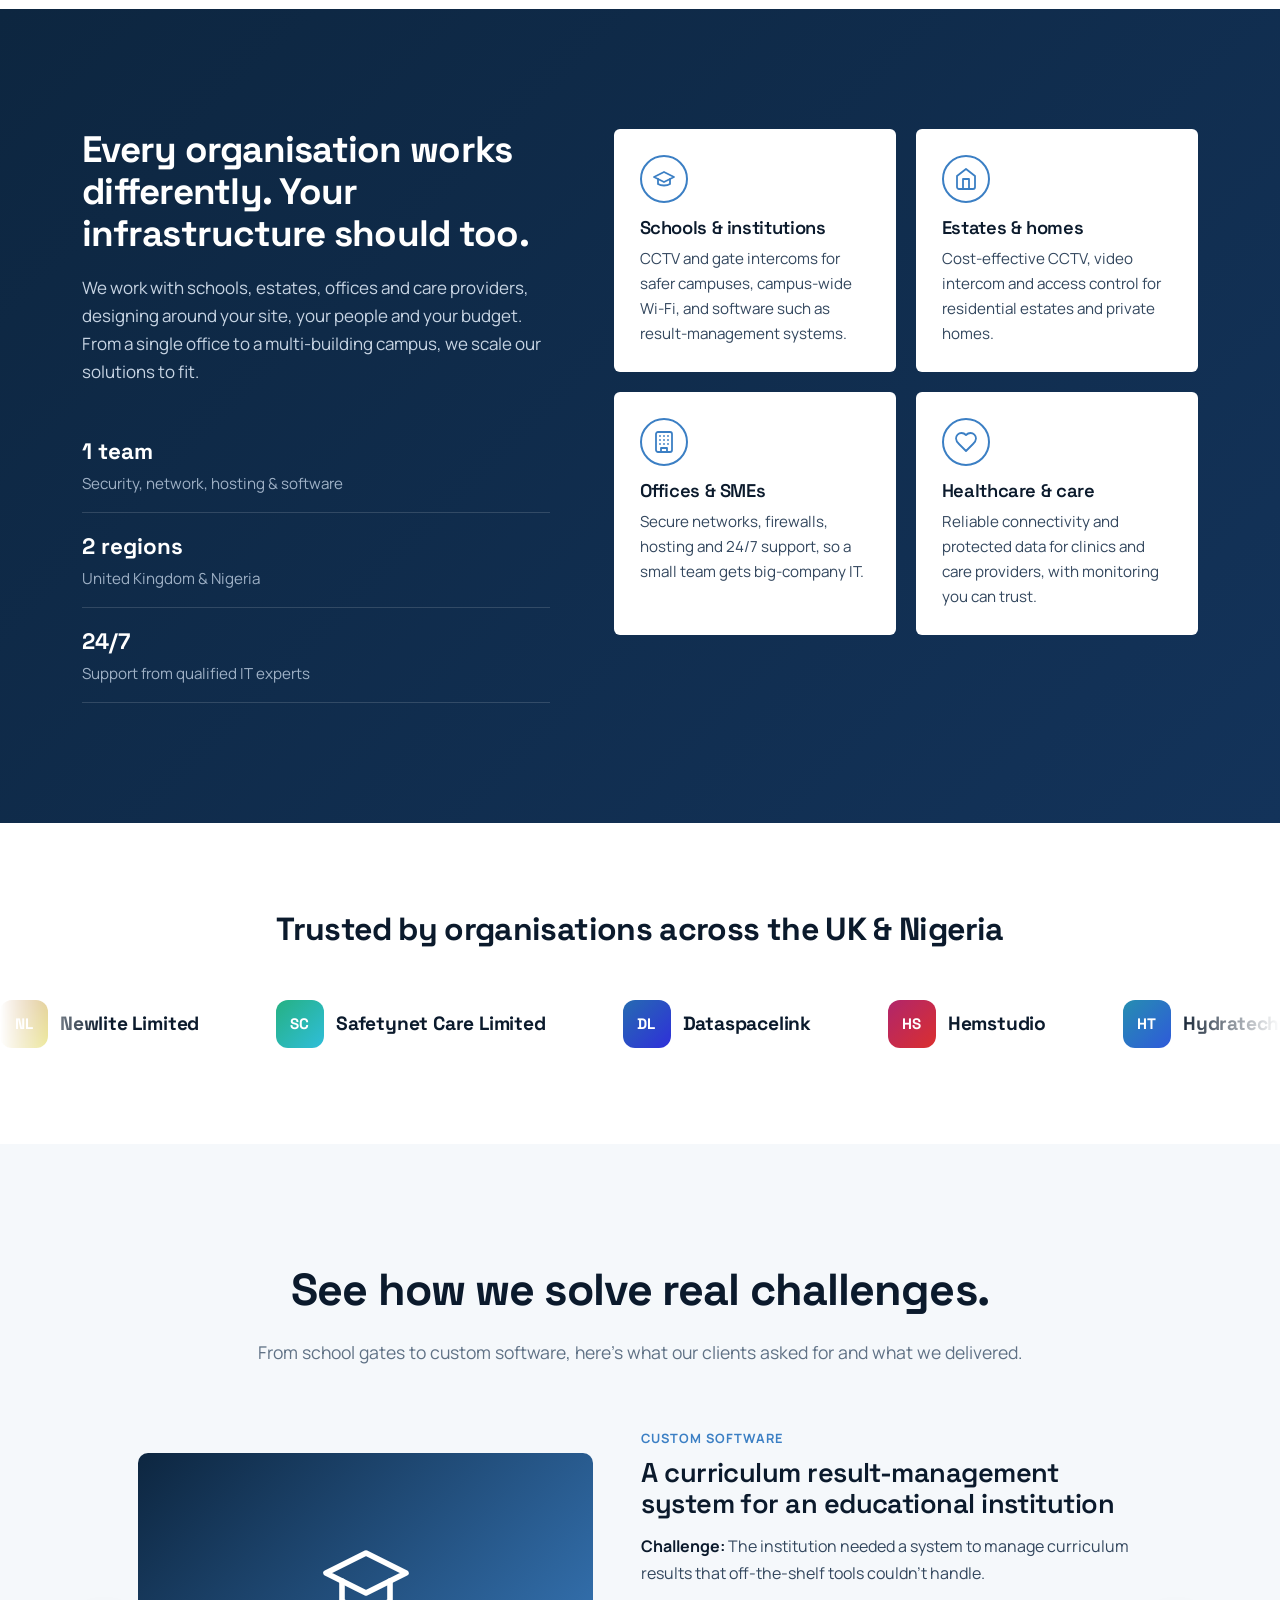
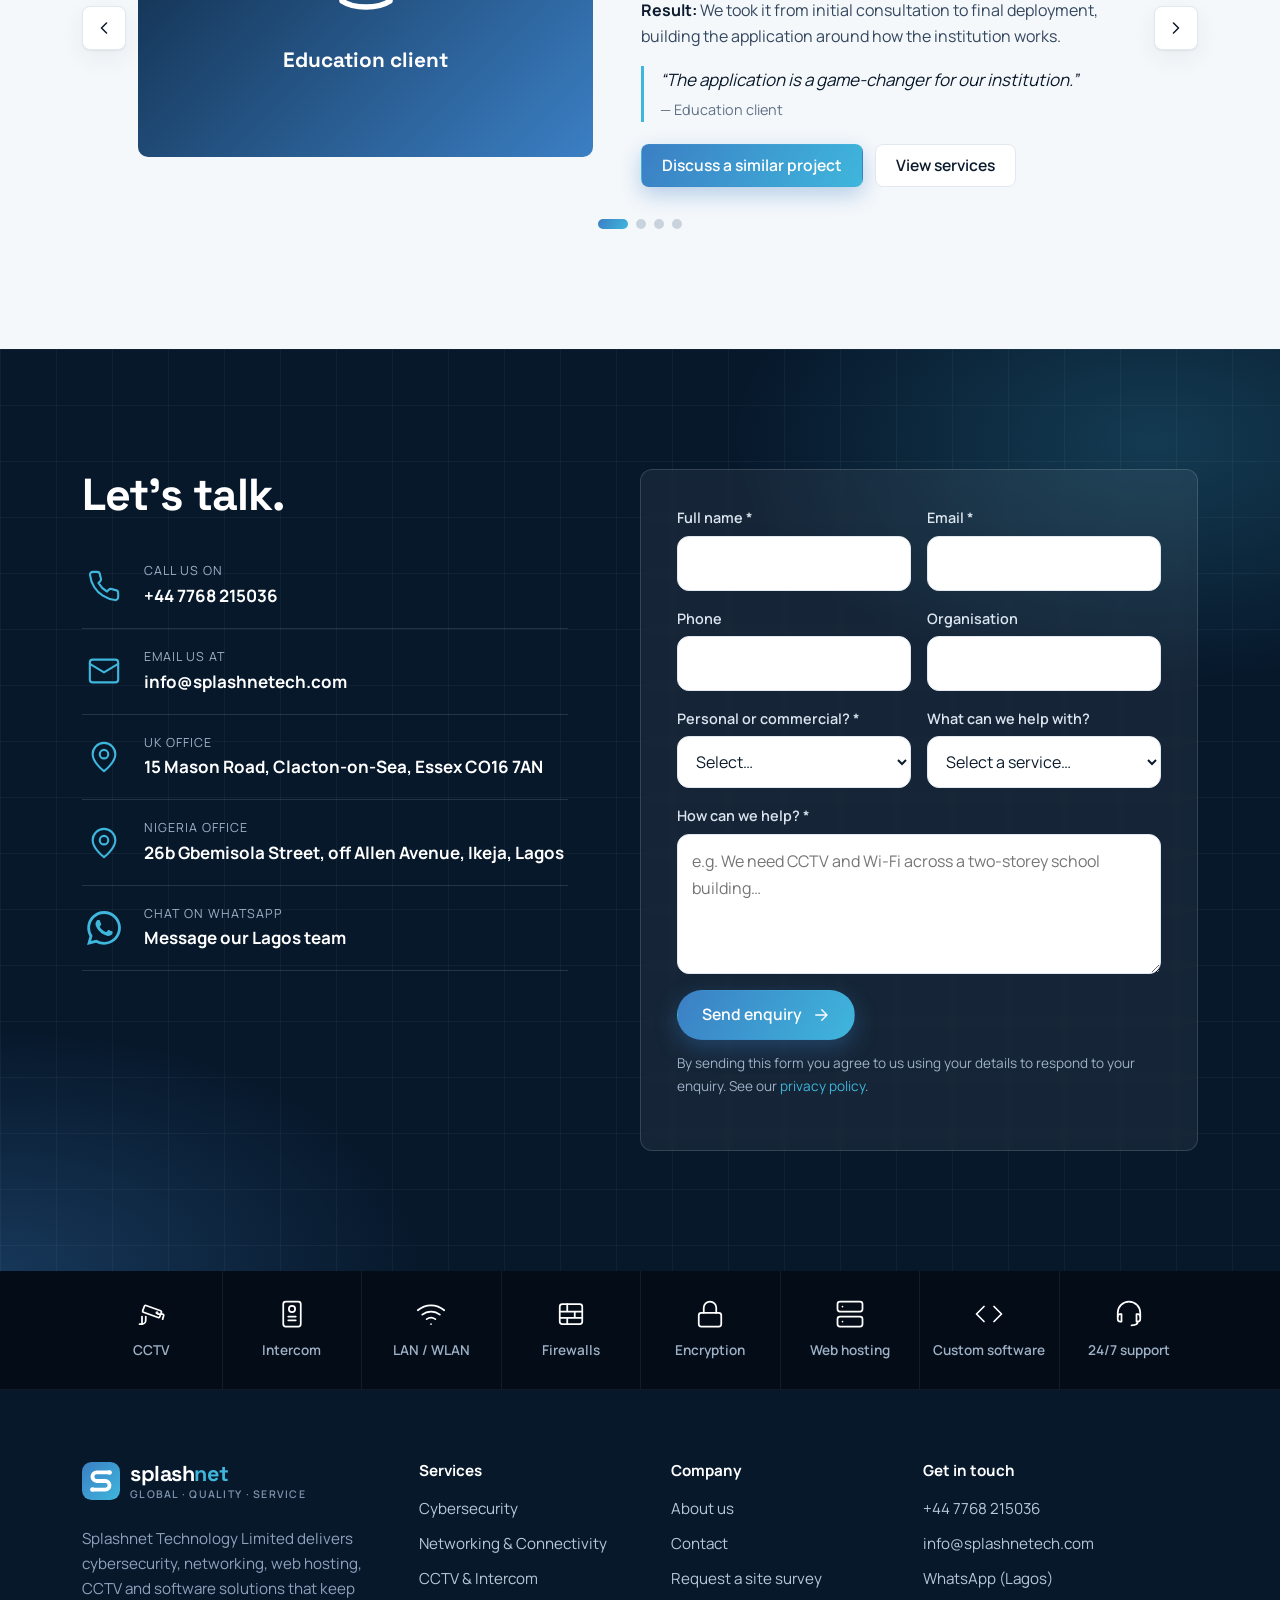
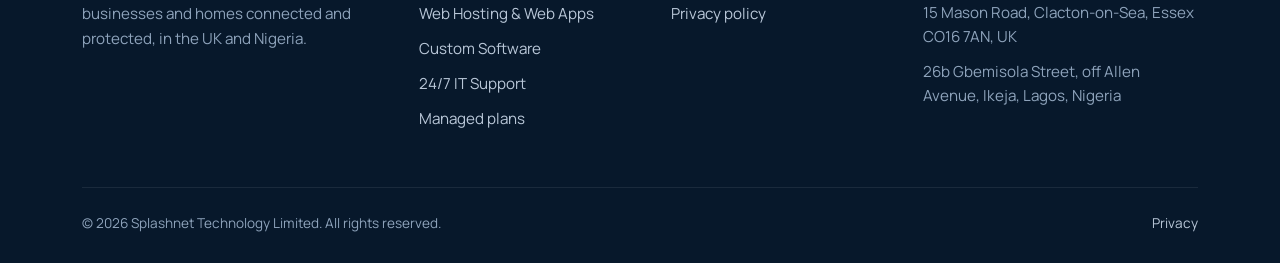
==== commit e16fcadc: "made some updates" ====
--- a/index.html
+++ b/index.html
@@ -19,11 +19,26 @@
 <body>
 <a class="skip-link" href="#main">Skip to content</a>
 <header class="site-header">
+  <div class="topbar">
+    <div class="container topbar__inner">
+      <a href="https://wa.me/2348068304212?text=Hello%20Splashnet%2C%20I%27d%20like%20to%20discuss%20a%20project." target="_blank" rel="noopener"><svg viewBox="0 0 24 24" fill="currentColor" aria-hidden="true"><path d="M17.47 14.38c-.3-.15-1.76-.87-2.03-.97-.27-.1-.47-.15-.67.15-.2.3-.77.97-.94 1.17-.17.2-.35.22-.64.07-.3-.15-1.26-.46-2.4-1.48-.89-.79-1.49-1.77-1.66-2.07-.17-.3-.02-.46.13-.61.13-.13.3-.35.45-.52.15-.17.2-.3.3-.5.1-.2.05-.37-.02-.52-.08-.15-.67-1.62-.92-2.22-.24-.58-.49-.5-.67-.51h-.57c-.2 0-.52.07-.8.37-.27.3-1.04 1.02-1.04 2.48s1.07 2.88 1.21 3.08c.15.2 2.1 3.2 5.08 4.49.71.31 1.26.49 1.7.63.71.22 1.36.19 1.87.12.57-.09 1.76-.72 2.01-1.41.25-.7.25-1.29.17-1.41-.07-.13-.27-.2-.57-.35zM12.05 21.8h-.01a9.87 9.87 0 0 1-5.03-1.38l-.36-.21-3.74.98 1-3.65-.24-.37a9.86 9.86 0 0 1-1.51-5.26c0-5.45 4.44-9.88 9.89-9.88a9.82 9.82 0 0 1 6.99 2.9 9.82 9.82 0 0 1 2.89 6.99c0 5.45-4.44 9.88-9.88 9.88zm8.41-18.3A11.81 11.81 0 0 0 12.05 0C5.5 0 .16 5.34.16 11.89c0 2.1.55 4.14 1.59 5.95L.06 24l6.3-1.65a11.88 11.88 0 0 0 5.68 1.45h.01c6.55 0 11.89-5.34 11.89-11.89 0-3.18-1.24-6.16-3.48-8.41z"/></svg> Let's chat</a>
+      <a class="topbar__hide-sm" href="tel:+447768215036"><svg viewBox="0 0 24 24" fill="none" stroke="currentColor" stroke-width="1.8" stroke-linecap="round" stroke-linejoin="round" aria-hidden="true"><path d="M22 16.92v3a2 2 0 0 1-2.18 2 19.8 19.8 0 0 1-8.63-3.07 19.5 19.5 0 0 1-6-6A19.8 19.8 0 0 1 2.12 4.18 2 2 0 0 1 4.11 2h3a2 2 0 0 1 2 1.72c.13.96.36 1.9.7 2.81a2 2 0 0 1-.45 2.11L8.09 9.91a16 16 0 0 0 6 6l1.27-1.27a2 2 0 0 1 2.11-.45c.91.34 1.85.57 2.81.7A2 2 0 0 1 22 16.92z"/></svg> +44 7768 215036</a>
+      <a class="topbar__hide-sm" href="mailto:info@splashnetech.com"><svg viewBox="0 0 24 24" fill="none" stroke="currentColor" stroke-width="1.8" stroke-linecap="round" stroke-linejoin="round" aria-hidden="true"><rect x="2" y="4" width="20" height="16" rx="2"/><path d="m22 7-10 6L2 7"/></svg> info@splashnetech.com</a>
+      <a class="topbar__cta" href="contact.html">Get a quote</a>
+    </div>
+  </div>
   <div class="container nav">
     <a class="logo" href="index.html" aria-label="Splashnet Technology — home"><img class="logo__mark" src="assets/img/logo-mark.svg" alt="" width="38" height="38"><span class="logo__text"><span class="logo__name">splash<span>net</span></span><span class="logo__tag">Global · Quality · Service</span></span></a>
     <button class="nav__toggle" aria-label="Open menu" aria-expanded="false" aria-controls="nav-menu"><span></span></button>
     <nav class="nav__menu" id="nav-menu" aria-label="Main">
-      <ul class="nav__links"><li><a href="index.html" aria-current="page">Home</a></li><li><a href="services.html">Services</a></li><li><a href="about.html">About</a></li><li><a href="contact.html">Contact</a></li>
+      <ul class="nav__links">
+        <li><a href="index.html" aria-current="page">Home</a></li>
+        <li class="has-mega"><a href="services.html">Services</a><button class="mega__toggle" aria-expanded="false" aria-controls="mega-services" aria-label="Show services"><svg viewBox="0 0 24 24" fill="none" stroke="currentColor" stroke-width="1.8" stroke-linecap="round" stroke-linejoin="round" aria-hidden="true"><path d="m6 9 6 6 6-6"/></svg></button>
+          <div class="mega" id="mega-services"><div class="container mega__grid"><div class="mega__col"><p class="mega__title">Security</p><ul><li><a href="services.html#cybersecurity"><span class="mega__icon"><svg viewBox="0 0 24 24" fill="none" stroke="currentColor" stroke-width="1.8" stroke-linecap="round" stroke-linejoin="round" aria-hidden="true"><path d="M12 22s8-4 8-10V5l-8-3-8 3v7c0 6 8 10 8 10z"/><path d="m9 12 2 2 4-4"/></svg></span><span><strong>Cybersecurity</strong><small>Firewalls, endpoints &amp; encryption</small></span></a></li><li><a href="services.html#cctv"><span class="mega__icon"><svg viewBox="0 0 24 24" fill="none" stroke="currentColor" stroke-width="1.8" stroke-linecap="round" stroke-linejoin="round" aria-hidden="true"><path d="M16.75 12h3.63a1 1 0 0 1 .96 1.28l-.84 2.9"/><path d="M2 20h2a3 3 0 0 0 3-3v-3"/><path d="M4 14v6"/><path d="m7.2 5.2 11.7 4.2a1 1 0 0 1 .6 1.3l-1.3 3.5a1 1 0 0 1-1.3.6L5.2 10.6A1 1 0 0 1 4.6 9.3l1.3-3.5a1 1 0 0 1 1.3-.6z"/><circle cx="16" cy="11" r=".5"/></svg></span><span><strong>CCTV, Intercom &amp; Access</strong><small>Cameras, entry &amp; remote viewing</small></span></a></li></ul></div><div class="mega__col"><p class="mega__title">Infrastructure</p><ul><li><a href="services.html#networking"><span class="mega__icon"><svg viewBox="0 0 24 24" fill="none" stroke="currentColor" stroke-width="1.8" stroke-linecap="round" stroke-linejoin="round" aria-hidden="true"><path d="M5 12.55a11 11 0 0 1 14.08 0"/><path d="M1.42 9a16 16 0 0 1 21.16 0"/><path d="M8.53 16.11a6 6 0 0 1 6.95 0"/><path d="M12 20h.01"/></svg></span><span><strong>Networking &amp; Connectivity</strong><small>Wired &amp; wireless networks</small></span></a></li><li><a href="services.html#support"><span class="mega__icon"><svg viewBox="0 0 24 24" fill="none" stroke="currentColor" stroke-width="1.8" stroke-linecap="round" stroke-linejoin="round" aria-hidden="true"><path d="M3 14v-3a9 9 0 0 1 18 0v3"/><path d="M21 16a2 2 0 0 1-2 2h-1v-6h1a2 2 0 0 1 2 2z"/><path d="M3 16a2 2 0 0 0 2 2h1v-6H5a2 2 0 0 0-2 2z"/><path d="M19 18c0 2-2 3-5 3"/></svg></span><span><strong>24/7 IT Support</strong><small>Helpdesk &amp; secure remote access</small></span></a></li></ul></div><div class="mega__col"><p class="mega__title">Web &amp; software</p><ul><li><a href="services.html#web"><span class="mega__icon"><svg viewBox="0 0 24 24" fill="none" stroke="currentColor" stroke-width="1.8" stroke-linecap="round" stroke-linejoin="round" aria-hidden="true"><rect x="2" y="3" width="20" height="14" rx="2"/><path d="M8 21h8"/><path d="M12 17v4"/><path d="m7 8 2 2-2 2"/><path d="M12 12h4"/></svg></span><span><strong>Web Hosting &amp; Web Apps</strong><small>Built, hosted &amp; kept running</small></span></a></li><li><a href="services.html#software"><span class="mega__icon"><svg viewBox="0 0 24 24" fill="none" stroke="currentColor" stroke-width="1.8" stroke-linecap="round" stroke-linejoin="round" aria-hidden="true"><path d="m16 18 6-6-6-6"/><path d="m8 6-6 6 6 6"/></svg></span><span><strong>Custom Software</strong><small>Applications built around you</small></span></a></li><li><a href="services.html#plans"><span class="mega__icon"><svg viewBox="0 0 24 24" fill="none" stroke="currentColor" stroke-width="1.8" stroke-linecap="round" stroke-linejoin="round" aria-hidden="true"><rect x="3" y="4" width="18" height="18" rx="2"/><path d="M16 2v4M8 2v4M3 10h18"/></svg></span><span><strong>Managed plans</strong><small>Ongoing protection, monthly</small></span></a></li></ul></div></div></div>
+        </li>
+        <li><a href="index.html#clients">Clients</a></li>
+        <li><a href="about.html">About</a></li>
+        <li><a href="contact.html">Contact</a></li>
         <li class="nav__cta"><a class="btn btn--primary" href="contact.html">Get a quote</a></li>
       </ul>
     </nav>
@@ -31,203 +46,219 @@
 </header>
 <main id="main">
 <section class="hero">
-  <div class="container hero__grid">
-    <div>
-      <span class="eyebrow">ICT solutions · UK &amp; Nigeria</span>
-      <h1>Secure, scalable IT infrastructure <span class="grad">for your business.</span></h1>
-      <p class="hero__lead">We get you connected with the best infrastructure, then keep it protected. Cybersecurity, networking, reliable web hosting, CCTV and custom software for businesses, institutions and homes, all from one accountable team.</p>
-      <div class="hero__actions">
-        <a class="btn btn--primary" href="contact.html">Get a quote <svg viewBox="0 0 24 24" fill="none" stroke="currentColor" stroke-width="1.8" stroke-linecap="round" stroke-linejoin="round" aria-hidden="true"><path d="M5 12h14M13 5l7 7-7 7"/></svg></a>
-        <a class="btn btn--ghost" href="services.html">Explore services</a>
-      </div>
-      <div class="hero__meta">
-        <span><svg viewBox="0 0 24 24" fill="none" stroke="currentColor" stroke-width="1.8" stroke-linecap="round" stroke-linejoin="round" aria-hidden="true"><path d="M20 10c0 6-8 12-8 12s-8-6-8-12a8 8 0 0 1 16 0z"/><circle cx="12" cy="10" r="3"/></svg> Offices in Essex &amp; Lagos</span>
-        <span><svg viewBox="0 0 24 24" fill="none" stroke="currentColor" stroke-width="1.8" stroke-linecap="round" stroke-linejoin="round" aria-hidden="true"><circle cx="12" cy="12" r="10"/><path d="M12 6v6l4 2"/></svg> 24/7 technical support</span>
-        <span><svg viewBox="0 0 24 24" fill="none" stroke="currentColor" stroke-width="1.8" stroke-linecap="round" stroke-linejoin="round" aria-hidden="true"><path d="m11 17 2 2a1 1 0 1 0 3-3"/><path d="m14 14 2.5 2.5a1 1 0 1 0 3-3l-3.88-3.88a3 3 0 0 0-4.24 0l-.88.88a1 1 0 1 1-3-3l2.81-2.81a5.79 5.79 0 0 1 7.06-.87l.47.28a2 2 0 0 0 1.42.25L21 4"/><path d="m21 3 1 11h-2"/><path d="M3 3 2 14l6.5 6.5a1 1 0 1 0 3-3"/><path d="M3 4h8"/></svg> Consultation to maintenance</span>
-      </div>
-    </div>
-    <div class="hero__visual" aria-hidden="true">
-      <div class="hero-card">
-        <div class="hero-card__head">
-          <span class="hero-card__title">Your site, covered</span>
-          <span class="status-pill">All systems online</span>
+  <svg class="hero__fibres" viewBox="0 0 1440 760" preserveAspectRatio="xMidYMid slice" aria-hidden="true">
+      <defs>
+        <linearGradient id="fg" x1="0" y1="1" x2="1" y2="0"><stop offset="0" stop-color="#1b3d6b"/><stop offset=".55" stop-color="#3b7fc4"/><stop offset="1" stop-color="#3fb6dc"/></linearGradient>
+        <linearGradient id="fade" x1="0" x2="1"><stop offset="0" stop-color="#fff" stop-opacity="0"/><stop offset=".45" stop-color="#fff" stop-opacity=".5"/><stop offset="1" stop-color="#fff"/></linearGradient>
+        <mask id="fm"><rect width="1440" height="760" fill="url(#fade)"/></mask>
+      </defs>
+      <g mask="url(#fm)" fill="none" stroke-linecap="round"><g stroke="url(#fg)"><path d="M1242 760 C804 560 105 104 359 -79" stroke-width="1.6" opacity="0.5"/><path d="M1214 760 C770 556 124 159 396 -44" stroke-width="1.7" opacity="0.36"/><path d="M1273 760 C750 551 263 66 447 -75" stroke-width="3.8" opacity="0.39"/><path d="M1224 760 C592 547 106 130 417 -59" stroke-width="3.2" opacity="0.44"/><path d="M1265 760 C791 542 203 111 434 -44" stroke-width="2.3" opacity="0.54"/><path d="M1255 760 C654 538 167 129 468 -88" stroke-width="2.9" opacity="0.69"/><path d="M1283 760 C832 533 214 151 487 -99" stroke-width="1.8" opacity="0.49"/><path d="M1214 760 C645 529 330 98 530 -86" stroke-width="3.3" opacity="0.55"/><path d="M1268 760 C602 524 273 140 537 -90" stroke-width="1.6" opacity="0.6"/><path d="M1275 760 C781 520 311 140 590 -89" stroke-width="1.5" opacity="0.48"/><path d="M1227 760 C607 516 238 90 557 -44" stroke-width="2.5" opacity="0.69"/><path d="M1218 760 C568 511 388 164 597 -73" stroke-width="2.2" opacity="0.46"/><path d="M1246 760 C787 507 331 88 643 -97" stroke-width="2.1" opacity="0.49"/><path d="M1269 760 C740 502 345 128 626 -40" stroke-width="4.1" opacity="0.6"/><path d="M1262 760 C828 498 471 154 667 -81" stroke-width="3.8" opacity="0.65"/><path d="M1249 760 C664 493 344 68 674 -46" stroke-width="2.0" opacity="0.33"/><path d="M1244 760 C785 489 349 104 673 -40" stroke-width="1.5" opacity="0.69"/><path d="M1271 760 C761 484 417 75 699 -55" stroke-width="3.8" opacity="0.75"/><path d="M1257 760 C810 480 454 92 739 -45" stroke-width="3.7" opacity="0.33"/><path d="M1212 760 C754 476 534 63 787 -72" stroke-width="2.9" opacity="0.74"/><path d="M1296 760 C781 471 478 153 792 -56" stroke-width="2.9" opacity="0.64"/><path d="M1243 760 C567 467 580 157 783 -89" stroke-width="3.7" opacity="0.62"/><path d="M1233 760 C805 462 486 94 821 -61" stroke-width="2.1" opacity="0.6"/><path d="M1306 760 C629 458 650 104 837 -96" stroke-width="2.0" opacity="0.36"/><path d="M1230 760 C576 453 637 118 842 -77" stroke-width="3.2" opacity="0.65"/><path d="M1218 760 C595 449 670 117 890 -95" stroke-width="1.9" opacity="0.64"/><path d="M1243 760 C720 444 642 174 918 -98" stroke-width="3.4" opacity="0.34"/><path d="M1223 760 C593 440 582 159 899 -94" stroke-width="4.1" opacity="0.58"/><path d="M1245 760 C821 436 758 138 943 -48" stroke-width="2.9" opacity="0.72"/><path d="M1253 760 C779 431 683 95 982 -90" stroke-width="2.1" opacity="0.54"/><path d="M1236 760 C579 427 692 115 975 -48" stroke-width="3.0" opacity="0.7"/><path d="M1252 760 C694 422 769 62 1025 -70" stroke-width="2.6" opacity="0.34"/><path d="M1210 760 C667 418 814 127 1038 -50" stroke-width="2.3" opacity="0.51"/><path d="M1266 760 C700 413 757 93 1057 -46" stroke-width="3.6" opacity="0.5"/><path d="M1266 760 C731 409 834 121 1076 -95" stroke-width="2.8" opacity="0.6"/><path d="M1255 760 C590 404 854 165 1082 -69" stroke-width="4.0" opacity="0.38"/><path d="M1266 760 C810 400 806 113 1127 -90" stroke-width="1.6" opacity="0.37"/><path d="M1217 760 C564 396 815 146 1130 -87" stroke-width="3.2" opacity="0.32"/><path d="M1298 760 C631 391 892 118 1168 -53" stroke-width="4.2" opacity="0.67"/><path d="M1226 760 C718 387 847 98 1156 -71" stroke-width="3.4" opacity="0.26"/><path d="M1265 760 C759 382 936 121 1176 -41" stroke-width="1.6" opacity="0.74"/><path d="M1289 760 C800 378 895 153 1228 -46" stroke-width="2.2" opacity="0.31"/><path d="M1252 760 C765 373 929 170 1245 -89" stroke-width="3.0" opacity="0.6"/><path d="M1219 760 C688 369 885 173 1213 -81" stroke-width="3.2" opacity="0.65"/><path d="M1218 760 C574 364 1014 101 1281 -44" stroke-width="2.9" opacity="0.71"/><path d="M1237 760 C755 360 935 79 1258 -72" stroke-width="1.5" opacity="0.35"/></g><g class="pulses"><path class="pulse" style="--d:1.9s;--t:5.2s" d="M1273 760 C750 551 263 66 447 -75"/><path class="pulse" style="--d:4.6s;--t:5.2s" d="M1283 760 C832 533 214 151 487 -99"/><path class="pulse" style="--d:3.0s;--t:4.7s" d="M1227 760 C607 516 238 90 557 -44"/><path class="pulse" style="--d:2.1s;--t:4.1s" d="M1262 760 C828 498 471 154 667 -81"/><path class="pulse" style="--d:1.5s;--t:4.1s" d="M1257 760 C810 480 454 92 739 -45"/><path class="pulse" style="--d:4.4s;--t:6.2s" d="M1233 760 C805 462 486 94 821 -61"/><path class="pulse" style="--d:1.1s;--t:5.9s" d="M1243 760 C720 444 642 174 918 -98"/><path class="pulse" style="--d:5.6s;--t:4.4s" d="M1236 760 C579 427 692 115 975 -48"/><path class="pulse" style="--d:4.9s;--t:5.7s" d="M1266 760 C731 409 834 121 1076 -95"/><path class="pulse" style="--d:3.0s;--t:7.3s" d="M1298 760 C631 391 892 118 1168 -53"/><path class="pulse" style="--d:2.4s;--t:6.0s" d="M1252 760 C765 373 929 170 1245 -89"/></g></g>
+    </svg>
+  <div class="container hero__inner">
+    <span class="eyebrow">ICT solutions · UK &amp; Nigeria</span>
+    <h1>Secure, scalable IT infrastructure <span class="grad">for your business.</span></h1>
+    <p class="hero__lead">Cybersecurity, networking, reliable web hosting, CCTV and custom software for businesses, institutions and homes, delivered and supported by one accountable team.</p>
+    <div class="hero__actions">
+      <a class="btn btn--line" href="#contact">Discuss your project <svg viewBox="0 0 24 24" fill="none" stroke="currentColor" stroke-width="1.8" stroke-linecap="round" stroke-linejoin="round" aria-hidden="true"><path d="M5 12h14M13 5l7 7-7 7"/></svg></a>
+      <a class="btn btn--ghost" href="services.html">Explore services</a>
+    </div>
+    <ul class="hero__badges">
+      <li><span class="hero__badge-icon"><svg viewBox="0 0 24 24" fill="none" stroke="currentColor" stroke-width="1.8" stroke-linecap="round" stroke-linejoin="round" aria-hidden="true"><circle cx="12" cy="12" r="10"/><path d="M12 6v6l4 2"/></svg></span><span><strong>24/7</strong><small>Technical support</small></span></li>
+      <li><span class="hero__badge-icon"><svg viewBox="0 0 24 24" fill="none" stroke="currentColor" stroke-width="1.8" stroke-linecap="round" stroke-linejoin="round" aria-hidden="true"><circle cx="12" cy="12" r="10"/><path d="M2 12h20"/><path d="M12 2a15.3 15.3 0 0 1 4 10 15.3 15.3 0 0 1-4 10 15.3 15.3 0 0 1-4-10 15.3 15.3 0 0 1 4-10z"/></svg></span><span><strong>UK &amp; Nigeria</strong><small>Offices in Essex &amp; Lagos</small></span></li>
+      <li><span class="hero__badge-icon"><svg viewBox="0 0 24 24" fill="none" stroke="currentColor" stroke-width="1.8" stroke-linecap="round" stroke-linejoin="round" aria-hidden="true"><circle cx="6" cy="19" r="3"/><path d="M9 19h8.5a3.5 3.5 0 0 0 0-7h-11a3.5 3.5 0 0 1 0-7H15"/><circle cx="18" cy="5" r="3"/></svg></span><span><strong>End-to-end</strong><small>Survey, install, support</small></span></li>
+    </ul>
+  </div>
+</section>
+
+<section class="section section--tint">
+  <div class="container">
+    <div class="section-head section-head--center reveal">
+      <h2>What solution are you looking for?</h2>
+      <p>Whether you need to protect your premises, get a site properly connected or run better software, we take you from problem to working solution. Organisations choose us for one team that understands the whole picture, and stay for the long-term support.</p>
+    </div>
+    <div class="solutions">
+      <article class="solution reveal">
+        <h3>Keep your people, data and premises safe</h3>
+        <ul><li>Protect systems and data from evolving cyber threats</li><li>See every entrance with CCTV you can view from your phone</li><li>Control who gets in with intercom and access control</li></ul>
+        <a class="solution__link" href="services.html#cybersecurity">Explore security <svg viewBox="0 0 24 24" fill="none" stroke="currentColor" stroke-width="1.8" stroke-linecap="round" stroke-linejoin="round" aria-hidden="true"><path d="M5 12h14M13 5l7 7-7 7"/></svg></a>
+      </article>
+      <article class="solution reveal">
+        <h3>Get connected, and stay connected</h3>
+        <ul><li>Fast, secure wired and wireless networks</li><li>Scale from one office to a whole campus</li><li>24/7 support from qualified IT experts</li></ul>
+        <a class="solution__link" href="services.html#networking">Explore networking <svg viewBox="0 0 24 24" fill="none" stroke="currentColor" stroke-width="1.8" stroke-linecap="round" stroke-linejoin="round" aria-hidden="true"><path d="M5 12h14M13 5l7 7-7 7"/></svg></a>
+      </article>
+      <article class="solution reveal">
+        <h3>Run better online and in software</h3>
+        <ul><li>Websites, stores and web apps, built and hosted</li><li>Custom applications built around your processes</li><li>Kept secure, backed up and running for you</li></ul>
+        <a class="solution__link" href="services.html#software">Explore software <svg viewBox="0 0 24 24" fill="none" stroke="currentColor" stroke-width="1.8" stroke-linecap="round" stroke-linejoin="round" aria-hidden="true"><path d="M5 12h14M13 5l7 7-7 7"/></svg></a>
+      </article>
+    </div>
+  </div>
+</section>
+
+<section class="section section--tint" id="services" style="padding-top:0">
+  <div class="container">
+    <div class="section-head section-head--center reveal">
+      <h2>Infrastructure solutions designed for you.</h2>
+      <p>A robust and secure IT infrastructure is the backbone of any successful organisation. Instead of juggling separate contractors for security, cabling, cameras and hosting, you get one team and one number to call.</p>
+    </div>
+    <div class="numbered-grid">
+      <a class="numbered reveal" href="services.html#cybersecurity"><span class="numbered__n">/01</span><h3>Cybersecurity</h3><p>We help organisations safeguard critical data, systems and networks with advanced, scalable security technology, built in from the start rather than bolted on after an incident.</p></a>
+      <a class="numbered reveal" href="services.html#networking"><span class="numbered__n">/02</span><h3>Networking &amp; connectivity</h3><p>Seamless, secure connectivity. We design wired and wireless networks that are fast and easy to manage, whether it’s one office or a whole campus.</p></a>
+      <a class="numbered reveal" href="services.html#cctv"><span class="numbered__n">/03</span><h3>CCTV, intercom &amp; access control</h3><p>Intercom, CCTV and access-control systems for residential, commercial and industrial sites, with real-time monitoring from your phone and the network to support it.</p></a>
+      <a class="numbered reveal" href="services.html#web"><span class="numbered__n">/04</span><h3>Web hosting &amp; managed web apps</h3><p>Business websites, e-commerce stores and custom web applications: we build them, host them, secure them and keep them running.</p></a>
+      <a class="numbered reveal" href="services.html#software"><span class="numbered__n">/05</span><h3>Custom software</h3><p>Off-the-shelf software rarely fits exactly. We build applications around your processes, like the curriculum result-management system we delivered for an educational institution.</p></a>
+      <a class="numbered reveal" href="services.html#support"><span class="numbered__n">/06</span><h3>24/7 IT support &amp; remote access</h3><p>Qualified IT experts fixing problems quickly, preventing them where we can, and giving you secure, high-speed access to what you need from anywhere.</p></a>
+    </div>
+  </div>
+</section>
+
+<section class="section discovery">
+  <div class="container discovery__inner">
+    <div class="reveal">
+      <h2>Got an infrastructure challenge?<br>Let’s solve it together.</h2>
+      <p>Book a free consultation and, where it helps, a site survey. We’ll listen, look at your environment and recommend what will actually work for you.</p>
+      <div class="hero__actions"><a class="btn btn--primary" href="#contact">Book a free consultation <svg viewBox="0 0 24 24" fill="none" stroke="currentColor" stroke-width="1.8" stroke-linecap="round" stroke-linejoin="round" aria-hidden="true"><path d="M5 12h14M13 5l7 7-7 7"/></svg></a><a class="btn btn--whatsapp" href="https://wa.me/2348068304212?text=Hello%20Splashnet%2C%20I%27d%20like%20to%20discuss%20a%20project." target="_blank" rel="noopener"><svg viewBox="0 0 24 24" fill="currentColor" aria-hidden="true"><path d="M17.47 14.38c-.3-.15-1.76-.87-2.03-.97-.27-.1-.47-.15-.67.15-.2.3-.77.97-.94 1.17-.17.2-.35.22-.64.07-.3-.15-1.26-.46-2.4-1.48-.89-.79-1.49-1.77-1.66-2.07-.17-.3-.02-.46.13-.61.13-.13.3-.35.45-.52.15-.17.2-.3.3-.5.1-.2.05-.37-.02-.52-.08-.15-.67-1.62-.92-2.22-.24-.58-.49-.5-.67-.51h-.57c-.2 0-.52.07-.8.37-.27.3-1.04 1.02-1.04 2.48s1.07 2.88 1.21 3.08c.15.2 2.1 3.2 5.08 4.49.71.31 1.26.49 1.7.63.71.22 1.36.19 1.87.12.57-.09 1.76-.72 2.01-1.41.25-.7.25-1.29.17-1.41-.07-.13-.27-.2-.57-.35zM12.05 21.8h-.01a9.87 9.87 0 0 1-5.03-1.38l-.36-.21-3.74.98 1-3.65-.24-.37a9.86 9.86 0 0 1-1.51-5.26c0-5.45 4.44-9.88 9.89-9.88a9.82 9.82 0 0 1 6.99 2.9 9.82 9.82 0 0 1 2.89 6.99c0 5.45-4.44 9.88-9.88 9.88zm8.41-18.3A11.81 11.81 0 0 0 12.05 0C5.5 0 .16 5.34.16 11.89c0 2.1.55 4.14 1.59 5.95L.06 24l6.3-1.65a11.88 11.88 0 0 0 5.68 1.45h.01c6.55 0 11.89-5.34 11.89-11.89 0-3.18-1.24-6.16-3.48-8.41z"/></svg> WhatsApp us</a></div>
+    </div>
+    <div class="discovery__art reveal" aria-hidden="true">
+      <div class="discovery__circle"></div>
+      <div class="discovery__chip discovery__chip--1"><svg viewBox="0 0 24 24" fill="none" stroke="currentColor" stroke-width="1.8" stroke-linecap="round" stroke-linejoin="round" aria-hidden="true"><path d="M12 22s8-4 8-10V5l-8-3-8 3v7c0 6 8 10 8 10z"/><path d="m9 12 2 2 4-4"/></svg> Protected</div>
+      <div class="discovery__chip discovery__chip--2"><svg viewBox="0 0 24 24" fill="none" stroke="currentColor" stroke-width="1.8" stroke-linecap="round" stroke-linejoin="round" aria-hidden="true"><path d="M5 12.55a11 11 0 0 1 14.08 0"/><path d="M1.42 9a16 16 0 0 1 21.16 0"/><path d="M8.53 16.11a6 6 0 0 1 6.95 0"/><path d="M12 20h.01"/></svg> Connected</div>
+      <div class="discovery__chip discovery__chip--3"><svg viewBox="0 0 24 24" fill="none" stroke="currentColor" stroke-width="1.8" stroke-linecap="round" stroke-linejoin="round" aria-hidden="true"><path d="M3 14v-3a9 9 0 0 1 18 0v3"/><path d="M21 16a2 2 0 0 1-2 2h-1v-6h1a2 2 0 0 1 2 2z"/><path d="M3 16a2 2 0 0 0 2 2h1v-6H5a2 2 0 0 0-2 2z"/><path d="M19 18c0 2-2 3-5 3"/></svg> Supported</div>
+      <img src="assets/img/logo-mark.svg" alt="" width="140" height="140">
+    </div>
+  </div>
+</section>
+
+<section class="section section--indigo">
+  <div class="container sectors">
+    <div class="sectors__intro reveal">
+      <h2>Every organisation works differently. Your infrastructure should too.</h2>
+      <p>We work with schools, estates, offices and care providers, designing around your site, your people and your budget. From a single office to a multi-building campus, we scale our solutions to fit.</p>
+      <dl class="facts">
+        <div><dt>1 team</dt><dd>Security, network, hosting &amp; software</dd></div>
+        <div><dt>2 regions</dt><dd>United Kingdom &amp; Nigeria</dd></div>
+        <div><dt>24/7</dt><dd>Support from qualified IT experts</dd></div>
+      </dl>
+    </div>
+    <div class="sectors__grid">
+        <div class="sector reveal"><span class="sector__icon"><svg viewBox="0 0 24 24" fill="none" stroke="currentColor" stroke-width="1.8" stroke-linecap="round" stroke-linejoin="round" aria-hidden="true"><path d="M22 10 12 5 2 10l10 5 10-5z"/><path d="M6 12v5c3 2 9 2 12 0v-5"/></svg></span><h3>Schools &amp; institutions</h3><p>CCTV and gate intercoms for safer campuses, campus-wide Wi-Fi, and software such as result-management systems.</p></div>
+        <div class="sector reveal"><span class="sector__icon"><svg viewBox="0 0 24 24" fill="none" stroke="currentColor" stroke-width="1.8" stroke-linecap="round" stroke-linejoin="round" aria-hidden="true"><path d="m3 9 9-7 9 7v11a2 2 0 0 1-2 2H5a2 2 0 0 1-2-2z"/><path d="M9 22V12h6v10"/></svg></span><h3>Estates &amp; homes</h3><p>Cost-effective CCTV, video intercom and access control for residential estates and private homes.</p></div>
+        <div class="sector reveal"><span class="sector__icon"><svg viewBox="0 0 24 24" fill="none" stroke="currentColor" stroke-width="1.8" stroke-linecap="round" stroke-linejoin="round" aria-hidden="true"><rect x="4" y="2" width="16" height="20" rx="2"/><path d="M9 22v-4h6v4M8 6h.01M16 6h.01M12 6h.01M12 10h.01M12 14h.01M16 10h.01M16 14h.01M8 10h.01M8 14h.01"/></svg></span><h3>Offices &amp; SMEs</h3><p>Secure networks, firewalls, hosting and 24/7 support, so a small team gets big-company IT.</p></div>
+        <div class="sector reveal"><span class="sector__icon"><svg viewBox="0 0 24 24" fill="none" stroke="currentColor" stroke-width="1.8" stroke-linecap="round" stroke-linejoin="round" aria-hidden="true"><path d="M19 14c1.49-1.46 3-3.21 3-5.5A5.5 5.5 0 0 0 16.5 3c-1.76 0-3 .5-4.5 2-1.5-1.5-2.74-2-4.5-2A5.5 5.5 0 0 0 2 8.5c0 2.3 1.5 4.05 3 5.5l7 7z"/></svg></span><h3>Healthcare &amp; care</h3><p>Reliable connectivity and protected data for clinics and care providers, with monitoring you can trust.</p></div>
+    </div>
+  </div>
+</section>
+
+<section class="section clients-band" id="clients">
+  <div class="container">
+    <h2 class="clients-band__title reveal">Trusted by organisations across the UK &amp; Nigeria</h2>
+  </div>
+  <!-- Client logos: to use real artwork, replace a .client__mark span with
+       <img src="assets/img/clients/name.png" alt="Client name" height="48"> and delete the name span. -->
+  <div class="marquee reveal" aria-label="Our clients">
+    <ul class="marquee__group"><li class="client" style="--hue:28"><span class="client__mark">NL</span><span class="client__name">Newlite Limited</span></li><li class="client" style="--hue:160"><span class="client__mark">SC</span><span class="client__name">Safetynet Care Limited</span></li><li class="client" style="--hue:210"><span class="client__mark">DL</span><span class="client__name">Dataspacelink</span></li><li class="client" style="--hue:330"><span class="client__mark">HS</span><span class="client__name">Hemstudio</span></li><li class="client" style="--hue:195"><span class="client__mark">HT</span><span class="client__name">Hydratech Solutions</span></li><li class="client" style="--hue:130"><span class="client__mark">FCE</span><span class="client__name">FCE Osiele</span></li><li class="client" style="--hue:140"><span class="client__mark">FCE</span><span class="client__name">FCE &times; UI</span></li><li class="client" style="--hue:120"><span class="client__mark">FCE</span><span class="client__name">FCE &times; LASU</span></li><li class="client" style="--hue:260"><span class="client__mark">ST</span><span class="client__name">Smatech</span></li><li class="client" style="--hue:0"><span class="client__mark">FP</span><span class="client__name">Fessot Private Academy</span></li></ul>
+  </div>
+</section>
+
+<section class="section section--tint">
+  <div class="container">
+    <div class="section-head section-head--center reveal">
+      <h2>See how we solve real challenges.</h2>
+      <p>From school gates to custom software, here’s what our clients asked for and what we delivered.</p>
+    </div>
+    <div class="slider reveal" aria-roledescription="carousel" aria-label="Client projects">
+      <button class="slider__arrow slider__arrow--prev" aria-label="Previous project"><svg viewBox="0 0 24 24" fill="none" stroke="currentColor" stroke-width="1.8" stroke-linecap="round" stroke-linejoin="round" aria-hidden="true"><path d="m15 18-6-6 6-6"/></svg></button>
+      <div class="slider__track">
+        <article class="case" id="case-1" role="group" aria-roledescription="slide" aria-label="1 of 4">
+          <div class="case__visual case__visual--1" aria-hidden="true"><svg viewBox="0 0 24 24" fill="none" stroke="currentColor" stroke-width="1.8" stroke-linecap="round" stroke-linejoin="round" aria-hidden="true"><path d="M22 10 12 5 2 10l10 5 10-5z"/><path d="M6 12v5c3 2 9 2 12 0v-5"/></svg><span>Education client</span></div>
+          <div class="case__body">
+            <span class="case__tag">Custom software</span>
+            <h3>A curriculum result-management system for an educational institution</h3>
+            <p><strong>Challenge:</strong> The institution needed a system to manage curriculum results that off-the-shelf tools couldn’t handle.</p>
+            <p><strong>Result:</strong> We took it from initial consultation to final deployment, building the application around how the institution works.</p>
+            <blockquote>“The application is a game-changer for our institution.” <cite>— Education client</cite></blockquote>
+            <div class="case__actions"><a class="btn btn--primary" href="#contact">Discuss a similar project</a><a class="btn btn--outline" href="services.html">View services</a></div>
+          </div>
+        </article>
+        <article class="case" id="case-2" role="group" aria-roledescription="slide" aria-label="2 of 4" hidden>
+          <div class="case__visual case__visual--2" aria-hidden="true"><svg viewBox="0 0 24 24" fill="none" stroke="currentColor" stroke-width="1.8" stroke-linecap="round" stroke-linejoin="round" aria-hidden="true"><path d="M16.75 12h3.63a1 1 0 0 1 .96 1.28l-.84 2.9"/><path d="M2 20h2a3 3 0 0 0 3-3v-3"/><path d="M4 14v6"/><path d="m7.2 5.2 11.7 4.2a1 1 0 0 1 .6 1.3l-1.3 3.5a1 1 0 0 1-1.3.6L5.2 10.6A1 1 0 0 1 4.6 9.3l1.3-3.5a1 1 0 0 1 1.3-.6z"/><circle cx="16" cy="11" r=".5"/></svg><span>School</span></div>
+          <div class="case__body">
+            <span class="case__tag">CCTV &amp; gate intercom</span>
+            <h3>Covering every blind spot and managing visitors at the school gate</h3>
+            <p><strong>Challenge:</strong> The school needed full camera coverage and a better way to handle visitors arriving at the gate.</p>
+            <p><strong>Result:</strong> CCTV that covers all blind spots, plus a gate intercom that has made visitor management seamless.</p>
+            <blockquote>“I’m really impressed with the quality of the equipment and the attention to detail during setup.” <cite>— School</cite></blockquote>
+            <div class="case__actions"><a class="btn btn--primary" href="#contact">Discuss a similar project</a><a class="btn btn--outline" href="services.html">View services</a></div>
+          </div>
+        </article>
+        <article class="case" id="case-3" role="group" aria-roledescription="slide" aria-label="3 of 4" hidden>
+          <div class="case__visual case__visual--3" aria-hidden="true"><svg viewBox="0 0 24 24" fill="none" stroke="currentColor" stroke-width="1.8" stroke-linecap="round" stroke-linejoin="round" aria-hidden="true"><path d="m3 9 9-7 9 7v11a2 2 0 0 1-2 2H5a2 2 0 0 1-2-2z"/><path d="M9 22V12h6v10"/></svg><span>Residential estate</span></div>
+          <div class="case__body">
+            <span class="case__tag">CCTV installation</span>
+            <h3>A cost-effective, secure CCTV system for a residential estate</h3>
+            <p><strong>Challenge:</strong> The estate wanted residents to feel safer, without an expensive, complicated system.</p>
+            <p><strong>Result:</strong> A cost-effective yet highly secure CCTV system that the whole community has noticed.</p>
+            <blockquote>“We now feel safer, and the whole community appreciates the improvement.” <cite>— Residential estate</cite></blockquote>
+            <div class="case__actions"><a class="btn btn--primary" href="#contact">Discuss a similar project</a><a class="btn btn--outline" href="services.html">View services</a></div>
+          </div>
+        </article>
+        <article class="case" id="case-4" role="group" aria-roledescription="slide" aria-label="4 of 4" hidden>
+          <div class="case__visual case__visual--4" aria-hidden="true"><svg viewBox="0 0 24 24" fill="none" stroke="currentColor" stroke-width="1.8" stroke-linecap="round" stroke-linejoin="round" aria-hidden="true"><rect x="5" y="2" width="14" height="20" rx="2"/><circle cx="12" cy="8" r="2.5"/><path d="M9 14h6M9 17h6"/></svg><span>Property owner</span></div>
+          <div class="case__body">
+            <span class="case__tag">CCTV &amp; intercom</span>
+            <h3>Crystal-clear cameras and intercom, viewable from anywhere</h3>
+            <p><strong>Challenge:</strong> The owner wanted to keep an eye on the property, including while away.</p>
+            <p><strong>Result:</strong> A CCTV and intercom system with clear cameras and mobile access, backed by a responsive support team.</p>
+            <blockquote>“The mobile access makes it easy to monitor even when I’m away.” <cite>— Property owner</cite></blockquote>
+            <div class="case__actions"><a class="btn btn--primary" href="#contact">Discuss a similar project</a><a class="btn btn--outline" href="services.html">View services</a></div>
+          </div>
+        </article>
+      </div>
+      <button class="slider__arrow slider__arrow--next" aria-label="Next project"><svg viewBox="0 0 24 24" fill="none" stroke="currentColor" stroke-width="1.8" stroke-linecap="round" stroke-linejoin="round" aria-hidden="true"><path d="m9 18 6-6-6-6"/></svg></button>
+      <div class="slider__dots"><button class="slider__dot" aria-label="Show project 1" aria-controls="case-1" aria-current="true"></button><button class="slider__dot" aria-label="Show project 2" aria-controls="case-2"></button><button class="slider__dot" aria-label="Show project 3" aria-controls="case-3"></button><button class="slider__dot" aria-label="Show project 4" aria-controls="case-4"></button></div>
+    </div>
+  </div>
+</section>
+
+<section class="section talk" id="contact">
+  <div class="container talk__inner">
+    <div class="talk__info reveal">
+      <h2>Let’s talk.</h2>
+      <a class="talk__item" href="tel:+447768215036"><span class="talk__icon"><svg viewBox="0 0 24 24" fill="none" stroke="currentColor" stroke-width="1.8" stroke-linecap="round" stroke-linejoin="round" aria-hidden="true"><path d="M22 16.92v3a2 2 0 0 1-2.18 2 19.8 19.8 0 0 1-8.63-3.07 19.5 19.5 0 0 1-6-6A19.8 19.8 0 0 1 2.12 4.18 2 2 0 0 1 4.11 2h3a2 2 0 0 1 2 1.72c.13.96.36 1.9.7 2.81a2 2 0 0 1-.45 2.11L8.09 9.91a16 16 0 0 0 6 6l1.27-1.27a2 2 0 0 1 2.11-.45c.91.34 1.85.57 2.81.7A2 2 0 0 1 22 16.92z"/></svg></span><span><small>Call us on</small><strong>+44 7768 215036</strong></span></a>
+      <a class="talk__item" href="mailto:info@splashnetech.com"><span class="talk__icon"><svg viewBox="0 0 24 24" fill="none" stroke="currentColor" stroke-width="1.8" stroke-linecap="round" stroke-linejoin="round" aria-hidden="true"><rect x="2" y="4" width="20" height="16" rx="2"/><path d="m22 7-10 6L2 7"/></svg></span><span><small>Email us at</small><strong>info@splashnetech.com</strong></span></a>
+      <div class="talk__item"><span class="talk__icon"><svg viewBox="0 0 24 24" fill="none" stroke="currentColor" stroke-width="1.8" stroke-linecap="round" stroke-linejoin="round" aria-hidden="true"><path d="M20 10c0 6-8 12-8 12s-8-6-8-12a8 8 0 0 1 16 0z"/><circle cx="12" cy="10" r="3"/></svg></span><span><small>UK office</small><strong>15 Mason Road, Clacton-on-Sea, Essex CO16 7AN</strong></span></div>
+      <div class="talk__item"><span class="talk__icon"><svg viewBox="0 0 24 24" fill="none" stroke="currentColor" stroke-width="1.8" stroke-linecap="round" stroke-linejoin="round" aria-hidden="true"><path d="M20 10c0 6-8 12-8 12s-8-6-8-12a8 8 0 0 1 16 0z"/><circle cx="12" cy="10" r="3"/></svg></span><span><small>Nigeria office</small><strong>26b Gbemisola Street, off Allen Avenue, Ikeja, Lagos</strong></span></div>
+      <a class="talk__item" href="https://wa.me/2348068304212?text=Hello%20Splashnet%2C%20I%27d%20like%20to%20discuss%20a%20project." target="_blank" rel="noopener"><span class="talk__icon"><svg viewBox="0 0 24 24" fill="currentColor" aria-hidden="true"><path d="M17.47 14.38c-.3-.15-1.76-.87-2.03-.97-.27-.1-.47-.15-.67.15-.2.3-.77.97-.94 1.17-.17.2-.35.22-.64.07-.3-.15-1.26-.46-2.4-1.48-.89-.79-1.49-1.77-1.66-2.07-.17-.3-.02-.46.13-.61.13-.13.3-.35.45-.52.15-.17.2-.3.3-.5.1-.2.05-.37-.02-.52-.08-.15-.67-1.62-.92-2.22-.24-.58-.49-.5-.67-.51h-.57c-.2 0-.52.07-.8.37-.27.3-1.04 1.02-1.04 2.48s1.07 2.88 1.21 3.08c.15.2 2.1 3.2 5.08 4.49.71.31 1.26.49 1.7.63.71.22 1.36.19 1.87.12.57-.09 1.76-.72 2.01-1.41.25-.7.25-1.29.17-1.41-.07-.13-.27-.2-.57-.35zM12.05 21.8h-.01a9.87 9.87 0 0 1-5.03-1.38l-.36-.21-3.74.98 1-3.65-.24-.37a9.86 9.86 0 0 1-1.51-5.26c0-5.45 4.44-9.88 9.89-9.88a9.82 9.82 0 0 1 6.99 2.9 9.82 9.82 0 0 1 2.89 6.99c0 5.45-4.44 9.88-9.88 9.88zm8.41-18.3A11.81 11.81 0 0 0 12.05 0C5.5 0 .16 5.34.16 11.89c0 2.1.55 4.14 1.59 5.95L.06 24l6.3-1.65a11.88 11.88 0 0 0 5.68 1.45h.01c6.55 0 11.89-5.34 11.89-11.89 0-3.18-1.24-6.16-3.48-8.41z"/></svg></span><span><small>Chat on WhatsApp</small><strong>Message our Lagos team</strong></span></a>
+    </div>
+    <form class="talk__form reveal" id="contact-form" novalidate>
+      <div class="form__row">
+        <div class="field"><label for="name">Full name *</label><input id="name" name="name" autocomplete="name" required></div>
+        <div class="field"><label for="email">Email *</label><input id="email" name="email" type="email" autocomplete="email" required></div>
+      </div>
+      <div class="form__row">
+        <div class="field"><label for="phone">Phone</label><input id="phone" name="phone" type="tel" autocomplete="tel"></div>
+        <div class="field"><label for="company">Organisation</label><input id="company" name="company" autocomplete="organization"></div>
+      </div>
+      <div class="form__row">
+        <div class="field"><label for="use">Personal or commercial? *</label>
+          <select id="use" name="use" required><option value="">Select…</option><option>Commercial / business</option><option>Personal / home</option></select>
         </div>
-        <div class="hero-card__rows">
-          <div class="hero-row"><span class="hero-row__icon"><svg viewBox="0 0 24 24" fill="none" stroke="currentColor" stroke-width="1.8" stroke-linecap="round" stroke-linejoin="round" aria-hidden="true"><path d="M12 22s8-4 8-10V5l-8-3-8 3v7c0 6 8 10 8 10z"/><path d="m9 12 2 2 4-4"/></svg></span><span class="hero-row__body"><span class="hero-row__label">Firewall &amp; endpoints</span><br><span class="hero-row__sub">Malware scan clean · MFA enforced</span></span><span class="hero-row__state">Protected</span></div>
-          <div class="hero-row"><span class="hero-row__icon"><svg viewBox="0 0 24 24" fill="none" stroke="currentColor" stroke-width="1.8" stroke-linecap="round" stroke-linejoin="round" aria-hidden="true"><path d="M5 12.55a11 11 0 0 1 14.08 0"/><path d="M1.42 9a16 16 0 0 1 21.16 0"/><path d="M8.53 16.11a6 6 0 0 1 6.95 0"/><path d="M12 20h.01"/></svg></span><span class="hero-row__body"><span class="hero-row__label">Network &amp; Wi-Fi</span><br><span class="hero-row__sub">Core switch · 3 access points</span></span><span class="hero-row__state">Healthy</span></div>
-          <div class="hero-row"><span class="hero-row__icon"><svg viewBox="0 0 24 24" fill="none" stroke="currentColor" stroke-width="1.8" stroke-linecap="round" stroke-linejoin="round" aria-hidden="true"><path d="M16.75 12h3.63a1 1 0 0 1 .96 1.28l-.84 2.9"/><path d="M2 20h2a3 3 0 0 0 3-3v-3"/><path d="M4 14v6"/><path d="m7.2 5.2 11.7 4.2a1 1 0 0 1 .6 1.3l-1.3 3.5a1 1 0 0 1-1.3.6L5.2 10.6A1 1 0 0 1 4.6 9.3l1.3-3.5a1 1 0 0 1 1.3-.6z"/><circle cx="16" cy="11" r=".5"/></svg></span><span class="hero-row__body"><span class="hero-row__label">CCTV</span><br><span class="hero-row__sub">16 cameras · 30-day retention</span></span><span class="hero-row__state">Recording</span></div>
-          <div class="hero-row"><span class="hero-row__icon"><svg viewBox="0 0 24 24" fill="none" stroke="currentColor" stroke-width="1.8" stroke-linecap="round" stroke-linejoin="round" aria-hidden="true"><rect x="2" y="3" width="20" height="14" rx="2"/><path d="M8 21h8"/><path d="M12 17v4"/><path d="m7 8 2 2-2 2"/><path d="M12 12h4"/></svg></span><span class="hero-row__body"><span class="hero-row__label">Web hosting</span><br><span class="hero-row__sub">High availability · Backed up nightly</span></span><span class="hero-row__state">Live</span></div>
+        <div class="field"><label for="service">What can we help with?</label>
+          <select id="service" name="service"><option value="">Select a service…</option><option value="cybersecurity">Cybersecurity</option><option value="networking">Networking &amp; Connectivity</option><option value="cctv">CCTV, Intercom &amp; Access</option><option value="web">Web Hosting &amp; Managed Web Apps</option><option value="software">Custom Software</option><option value="support">24/7 IT Support &amp; Remote Access</option><option value="plans">Managed monthly plan</option><option value="other">Something else</option></select>
         </div>
       </div>
-    </div>
-  </div>
-</section>
-
-<section class="strip" aria-label="Why Splashnet">
-  <div class="container strip__inner">
-    <div class="strip__item"><strong>One partner</strong><span>Security, network, hosting &amp; software</span></div>
-    <div class="strip__item"><strong>End-to-end</strong><span>Survey, design, install, support</span></div>
-    <div class="strip__item"><strong>Two regions</strong><span>United Kingdom &amp; Nigeria</span></div>
-    <div class="strip__item"><strong>24/7 support</strong><span>Qualified IT experts on hand</span></div>
-  </div>
-</section>
-
-<section class="section" id="services">
-  <div class="container">
-    <div class="section-head reveal">
-      <span class="eyebrow">What we do</span>
-      <h2>Everything your infrastructure needs, from cable to cloud.</h2>
-      <p>A robust and secure IT infrastructure is the backbone of any successful business. Instead of juggling separate contractors for security, cabling, cameras and hosting, you get one team that understands the whole picture and one number to call.</p>
-    </div>
-    <div class="grid grid--3">
-      <article class="card reveal">
-        <div class="card__icon"><svg viewBox="0 0 24 24" fill="none" stroke="currentColor" stroke-width="1.8" stroke-linecap="round" stroke-linejoin="round" aria-hidden="true"><path d="M12 22s8-4 8-10V5l-8-3-8 3v7c0 6 8 10 8 10z"/><path d="m9 12 2 2 4-4"/></svg></div>
-        <h3>Cybersecurity</h3>
-        <p>Robust, scalable protection for your critical data, systems and networks against evolving cyber threats.</p>
-        <ul><li>Firewalls, anti-malware &amp; encryption</li><li>Malware detection &amp; removal</li><li>Cloud, file &amp; website security</li></ul>
-        <a class="card__link" href="services.html#cybersecurity">Learn more</a>
-      </article>
-      <article class="card reveal">
-        <div class="card__icon"><svg viewBox="0 0 24 24" fill="none" stroke="currentColor" stroke-width="1.8" stroke-linecap="round" stroke-linejoin="round" aria-hidden="true"><rect x="9" y="2" width="6" height="6" rx="1"/><rect x="2" y="16" width="6" height="6" rx="1"/><rect x="16" y="16" width="6" height="6" rx="1"/><path d="M5 16v-3a1 1 0 0 1 1-1h12a1 1 0 0 1 1 1v3"/><path d="M12 12V8"/></svg></div>
-        <h3>Networking &amp; Connectivity</h3>
-        <p>Secure internet connectivity, LAN/WLAN and structured cabling: the backbone your business runs on.</p>
-        <ul><li>Secure business internet connectivity</li><li>LAN / WLAN design &amp; installation</li><li>Structured cabling &amp; Wi-Fi coverage</li></ul>
-        <a class="card__link" href="services.html#networking">Learn more</a>
-      </article>
-      <article class="card reveal">
-        <div class="card__icon"><svg viewBox="0 0 24 24" fill="none" stroke="currentColor" stroke-width="1.8" stroke-linecap="round" stroke-linejoin="round" aria-hidden="true"><path d="M16.75 12h3.63a1 1 0 0 1 .96 1.28l-.84 2.9"/><path d="M2 20h2a3 3 0 0 0 3-3v-3"/><path d="M4 14v6"/><path d="m7.2 5.2 11.7 4.2a1 1 0 0 1 .6 1.3l-1.3 3.5a1 1 0 0 1-1.3.6L5.2 10.6A1 1 0 0 1 4.6 9.3l1.3-3.5a1 1 0 0 1 1.3-.6z"/><circle cx="16" cy="11" r=".5"/></svg></div>
-        <h3>CCTV, Intercom &amp; Access</h3>
-        <p>Smart surveillance and entry systems for residential, commercial and industrial sites, controlled online.</p>
-        <ul><li>HD / IP camera systems</li><li>Video &amp; audio intercoms</li><li>Real-time remote monitoring</li></ul>
-        <a class="card__link" href="services.html#cctv">Learn more</a>
-      </article>
-      <article class="card reveal">
-        <div class="card__icon"><svg viewBox="0 0 24 24" fill="none" stroke="currentColor" stroke-width="1.8" stroke-linecap="round" stroke-linejoin="round" aria-hidden="true"><rect x="2" y="3" width="20" height="14" rx="2"/><path d="M8 21h8"/><path d="M12 17v4"/><path d="m7 8 2 2-2 2"/><path d="M12 12h4"/></svg></div>
-        <h3>Web Hosting &amp; Managed Web Apps</h3>
-        <p>We build, host, secure and maintain your website, e-commerce store or web app, with performance and peace of mind.</p>
-        <ul><li>Cloud or on-premise hosting</li><li>High availability &amp; optimised servers</li><li>Updates, patches &amp; backups</li></ul>
-        <a class="card__link" href="services.html#web">Learn more</a>
-      </article>
-      <article class="card reveal">
-        <div class="card__icon"><svg viewBox="0 0 24 24" fill="none" stroke="currentColor" stroke-width="1.8" stroke-linecap="round" stroke-linejoin="round" aria-hidden="true"><path d="m16 18 6-6-6-6"/><path d="m8 6-6 6 6 6"/><path d="m14.5 4-5 16"/></svg></div>
-        <h3>Custom Software</h3>
-        <p>Bespoke systems that fit your processes, like the result-management platform we built for an institution.</p>
-        <ul><li>School &amp; business management systems</li><li>Integrations &amp; automation</li><li>Consultation to deployment</li></ul>
-        <a class="card__link" href="services.html#software">Learn more</a>
-      </article>
-      <article class="card reveal">
-        <div class="card__icon"><svg viewBox="0 0 24 24" fill="none" stroke="currentColor" stroke-width="1.8" stroke-linecap="round" stroke-linejoin="round" aria-hidden="true"><path d="M3 14h3a2 2 0 0 1 2 2v3a2 2 0 0 1-2 2H5a2 2 0 0 1-2-2v-7a9 9 0 0 1 18 0v7a2 2 0 0 1-2 2h-1a2 2 0 0 1-2-2v-3a2 2 0 0 1 2-2h3"/></svg></div>
-        <h3>24/7 IT Support &amp; Remote Access</h3>
-        <p>Round-the-clock support from qualified IT experts, plus secure, high-speed remote access for businesses and individuals.</p>
-        <ul><li>24/7 technical support</li><li>VPN &amp; remote access to business apps</li><li>Remote administration &amp; monitoring</li></ul>
-        <a class="card__link" href="services.html#support">Learn more</a>
-      </article>
-    </div>
-  </div>
-</section>
-
-<section class="section section--dark">
-  <div class="container split">
-    <div class="reveal">
-      <span class="eyebrow">Physical &amp; digital security</span>
-      <h2>Protect your office and home, and control it online.</h2>
-      <p>A camera system is only as good as the network behind it, and a network is only as safe as its weakest login. We design security as one system, so your intercoms, CCTV, Wi-Fi and devices all work together, and none of them become the way in.</p>
-      <ul class="checklist">
-        <li><span class="tick"><svg viewBox="0 0 24 24" fill="none" stroke="currentColor" stroke-width="1.8" stroke-linecap="round" stroke-linejoin="round" aria-hidden="true"><path d="M20 6 9 17l-5-5"/></svg></span><div><strong>See what's happening, from anywhere</strong><span>Clear HD footage and live mobile access, with sensible retention.</span></div></li>
-        <li><span class="tick"><svg viewBox="0 0 24 24" fill="none" stroke="currentColor" stroke-width="1.8" stroke-linecap="round" stroke-linejoin="round" aria-hidden="true"><path d="M20 6 9 17l-5-5"/></svg></span><div><strong>Control who gets in</strong><span>Video intercoms and access control for gates, doors and receptions.</span></div></li>
-        <li><span class="tick"><svg viewBox="0 0 24 24" fill="none" stroke="currentColor" stroke-width="1.8" stroke-linecap="round" stroke-linejoin="round" aria-hidden="true"><path d="M20 6 9 17l-5-5"/></svg></span><div><strong>Keep attackers out</strong><span>Segmented networks, firewalls, encryption and multi-factor authentication.</span></div></li>
-      </ul>
-      <a class="btn btn--primary" href="services.html#cybersecurity">See security services <svg viewBox="0 0 24 24" fill="none" stroke="currentColor" stroke-width="1.8" stroke-linecap="round" stroke-linejoin="round" aria-hidden="true"><path d="M5 12h14M13 5l7 7-7 7"/></svg></a>
-    </div>
-    <div class="tiles reveal">
-      <div class="tile"><svg viewBox="0 0 24 24" fill="none" stroke="currentColor" stroke-width="1.8" stroke-linecap="round" stroke-linejoin="round" aria-hidden="true"><path d="M16.75 12h3.63a1 1 0 0 1 .96 1.28l-.84 2.9"/><path d="M2 20h2a3 3 0 0 0 3-3v-3"/><path d="M4 14v6"/><path d="m7.2 5.2 11.7 4.2a1 1 0 0 1 .6 1.3l-1.3 3.5a1 1 0 0 1-1.3.6L5.2 10.6A1 1 0 0 1 4.6 9.3l1.3-3.5a1 1 0 0 1 1.3-.6z"/><circle cx="16" cy="11" r=".5"/></svg><strong>CCTV</strong><span>IP &amp; HD camera systems with remote viewing</span></div>
-      <div class="tile"><svg viewBox="0 0 24 24" fill="none" stroke="currentColor" stroke-width="1.8" stroke-linecap="round" stroke-linejoin="round" aria-hidden="true"><rect x="5" y="2" width="14" height="20" rx="2"/><circle cx="12" cy="8" r="2.5"/><path d="M9 14h6M9 17h6"/></svg><strong>Intercom</strong><span>Audio &amp; video entry for homes, estates and schools</span></div>
-      <div class="tile"><svg viewBox="0 0 24 24" fill="none" stroke="currentColor" stroke-width="1.8" stroke-linecap="round" stroke-linejoin="round" aria-hidden="true"><path d="M5 12.55a11 11 0 0 1 14.08 0"/><path d="M1.42 9a16 16 0 0 1 21.16 0"/><path d="M8.53 16.11a6 6 0 0 1 6.95 0"/><path d="M12 20h.01"/></svg><strong>LAN / WLAN</strong><span>Secure, segmented wired and wireless networks</span></div>
-      <div class="tile"><svg viewBox="0 0 24 24" fill="none" stroke="currentColor" stroke-width="1.8" stroke-linecap="round" stroke-linejoin="round" aria-hidden="true"><rect x="3" y="11" width="18" height="11" rx="2"/><path d="M7 11V7a5 5 0 0 1 10 0v4"/></svg><strong>Encryption</strong><span>Protecting data at rest and in transit</span></div>
-    </div>
-  </div>
-</section>
-
-<section class="section">
-  <div class="container">
-    <div class="section-head reveal">
-      <span class="eyebrow">How we work</span>
-      <h2>A clear process, from first call to long-term support.</h2>
-    </div>
-    <div class="steps">
-      <div class="step reveal"><h3>Consult</h3><p>We listen to what you need and, where useful, survey your site to understand the environment.</p></div>
-      <div class="step reveal"><h3>Design</h3><p>You get a clear proposal: what we'll install or build, why, timelines and a transparent quote.</p></div>
-      <div class="step reveal"><h3>Deliver</h3><p>Our engineers install, configure and test everything, then walk your team through it.</p></div>
-      <div class="step reveal"><h3>Support</h3><p>Ongoing maintenance, updates and responsive help keep everything running as it should.</p></div>
-    </div>
-  </div>
-</section>
-
-<section class="section section--tint">
-  <div class="container">
-    <div class="section-head reveal">
-      <span class="eyebrow">Who we work with</span>
-      <h2>Trusted by businesses, schools, estates and homes.</h2>
-      <p>From a single office to a multi-building campus, we scale our solutions to fit.</p>
-    </div>
-    <div class="chips reveal">
-      <span class="chip"><svg viewBox="0 0 24 24" fill="none" stroke="currentColor" stroke-width="1.8" stroke-linecap="round" stroke-linejoin="round" aria-hidden="true"><path d="M22 10 12 5 2 10l10 5 10-5z"/><path d="M6 12v5c3 2 9 2 12 0v-5"/></svg> Schools &amp; institutions</span>
-      <span class="chip"><svg viewBox="0 0 24 24" fill="none" stroke="currentColor" stroke-width="1.8" stroke-linecap="round" stroke-linejoin="round" aria-hidden="true"><path d="m3 9 9-7 9 7v11a2 2 0 0 1-2 2H5a2 2 0 0 1-2-2z"/><path d="M9 22V12h6v10"/></svg> Residential estates &amp; homes</span>
-      <span class="chip"><svg viewBox="0 0 24 24" fill="none" stroke="currentColor" stroke-width="1.8" stroke-linecap="round" stroke-linejoin="round" aria-hidden="true"><rect x="4" y="2" width="16" height="20" rx="2"/><path d="M9 22v-4h6v4M8 6h.01M16 6h.01M12 6h.01M12 10h.01M12 14h.01M16 10h.01M16 14h.01M8 10h.01M8 14h.01"/></svg> Offices &amp; SMEs</span>
-      <span class="chip"><svg viewBox="0 0 24 24" fill="none" stroke="currentColor" stroke-width="1.8" stroke-linecap="round" stroke-linejoin="round" aria-hidden="true"><path d="M3 9h18l-1.5-5h-15z"/><path d="M4 9v11h16V9"/><path d="M9 20v-6h6v6"/></svg> Retail &amp; hospitality</span>
-      <span class="chip"><svg viewBox="0 0 24 24" fill="none" stroke="currentColor" stroke-width="1.8" stroke-linecap="round" stroke-linejoin="round" aria-hidden="true"><path d="M2 20a2 2 0 0 0 2 2h16a2 2 0 0 0 2-2V8l-7 5V8l-7 5V4a2 2 0 0 0-2-2H4a2 2 0 0 0-2 2z"/><path d="M17 18h1M12 18h1M7 18h1"/></svg> Industrial sites</span>
-      <span class="chip"><svg viewBox="0 0 24 24" fill="none" stroke="currentColor" stroke-width="1.8" stroke-linecap="round" stroke-linejoin="round" aria-hidden="true"><path d="M19 14c1.49-1.46 3-3.21 3-5.5A5.5 5.5 0 0 0 16.5 3c-1.76 0-3 .5-4.5 2-1.5-1.5-2.74-2-4.5-2A5.5 5.5 0 0 0 2 8.5c0 2.3 1.5 4.05 3 5.5l7 7z"/></svg> Healthcare</span>
-      <span class="chip"><svg viewBox="0 0 24 24" fill="none" stroke="currentColor" stroke-width="1.8" stroke-linecap="round" stroke-linejoin="round" aria-hidden="true"><path d="M12 2v6M9 5h6"/><path d="m6 22 0-10 6-4 6 4v10"/><path d="M10 22v-5h4v5"/></svg> Faith &amp; community organisations</span>
-    </div>
-  </div>
-</section>
-
-<section class="section">
-  <div class="container">
-    <div class="section-head reveal">
-      <span class="eyebrow">Client feedback</span>
-      <h2>What our clients say.</h2>
-    </div>
-    <div class="grid grid--2">
-      <figure class="quote reveal">
-        <div class="quote__mark" aria-hidden="true">“</div>
-        <blockquote>We needed a curriculum result management system, and Splashnet delivered. From the initial consultation to final deployment, everything was smooth and professional. The application is a game-changer for our institution.</blockquote>
-        <figcaption><span class="quote__avatar"><svg viewBox="0 0 24 24" fill="none" stroke="currentColor" stroke-width="1.8" stroke-linecap="round" stroke-linejoin="round" aria-hidden="true"><path d="M22 10 12 5 2 10l10 5 10-5z"/><path d="M6 12v5c3 2 9 2 12 0v-5"/></svg></span><span><strong>Education client</strong><span>Custom software</span></span></figcaption>
-      </figure>
-      <figure class="quote reveal">
-        <div class="quote__mark" aria-hidden="true">“</div>
-        <blockquote>Splashnet did a fantastic job setting up our CCTV and intercom system. The cameras are crystal clear, and the mobile access makes it easy to monitor even when I'm away. Their support team is always responsive.</blockquote>
-        <figcaption><span class="quote__avatar"><svg viewBox="0 0 24 24" fill="none" stroke="currentColor" stroke-width="1.8" stroke-linecap="round" stroke-linejoin="round" aria-hidden="true"><rect x="4" y="2" width="16" height="20" rx="2"/><path d="M9 22v-4h6v4M8 6h.01M16 6h.01M12 6h.01M12 10h.01M12 14h.01M16 10h.01M16 14h.01M8 10h.01M8 14h.01"/></svg></span><span><strong>Property owner</strong><span>CCTV &amp; intercom</span></span></figcaption>
-      </figure>
-      <figure class="quote reveal">
-        <div class="quote__mark" aria-hidden="true">“</div>
-        <blockquote>I'm really impressed with the quality of the equipment and the attention to detail during setup. The CCTV system covers all blind spots, and the intercom has made visitor management seamless at our school gate.</blockquote>
-        <figcaption><span class="quote__avatar"><svg viewBox="0 0 24 24" fill="none" stroke="currentColor" stroke-width="1.8" stroke-linecap="round" stroke-linejoin="round" aria-hidden="true"><path d="M22 10 12 5 2 10l10 5 10-5z"/><path d="M6 12v5c3 2 9 2 12 0v-5"/></svg></span><span><strong>School</strong><span>CCTV &amp; gate intercom</span></span></figcaption>
-      </figure>
-      <figure class="quote reveal">
-        <div class="quote__mark" aria-hidden="true">“</div>
-        <blockquote>Splashnet provided a cost-effective yet highly secure CCTV system for our estate. We now feel safer, and the whole community appreciates the improvement. Great team and service!</blockquote>
-        <figcaption><span class="quote__avatar"><svg viewBox="0 0 24 24" fill="none" stroke="currentColor" stroke-width="1.8" stroke-linecap="round" stroke-linejoin="round" aria-hidden="true"><path d="m3 9 9-7 9 7v11a2 2 0 0 1-2 2H5a2 2 0 0 1-2-2z"/><path d="M9 22V12h6v10"/></svg></span><span><strong>Residential estate</strong><span>CCTV installation</span></span></figcaption>
-      </figure>
-    </div>
-  </div>
-</section>
-
-<section class="section" style="padding-top:0">
-  <div class="container">
-    <div class="cta reveal">
-      <div>
-        <h2>Planning a network, security or software project?</h2>
-        <p>Tell us what you need. We'll come back within one working day with next steps and, where it helps, a free site survey.</p>
-      </div>
-      <div class="cta__actions">
-        <a class="btn btn--primary" href="contact.html">Start a conversation <svg viewBox="0 0 24 24" fill="none" stroke="currentColor" stroke-width="1.8" stroke-linecap="round" stroke-linejoin="round" aria-hidden="true"><path d="M5 12h14M13 5l7 7-7 7"/></svg></a>
-        <a class="btn btn--whatsapp" href="https://wa.me/2348068304212?text=Hello%20Splashnet%2C%20I%27d%20like%20to%20discuss%20a%20project." target="_blank" rel="noopener"><svg viewBox="0 0 24 24" fill="currentColor" aria-hidden="true"><path d="M17.47 14.38c-.3-.15-1.76-.87-2.03-.97-.27-.1-.47-.15-.67.15-.2.3-.77.97-.94 1.17-.17.2-.35.22-.64.07-.3-.15-1.26-.46-2.4-1.48-.89-.79-1.49-1.77-1.66-2.07-.17-.3-.02-.46.13-.61.13-.13.3-.35.45-.52.15-.17.2-.3.3-.5.1-.2.05-.37-.02-.52-.08-.15-.67-1.62-.92-2.22-.24-.58-.49-.5-.67-.51h-.57c-.2 0-.52.07-.8.37-.27.3-1.04 1.02-1.04 2.48s1.07 2.88 1.21 3.08c.15.2 2.1 3.2 5.08 4.49.71.31 1.26.49 1.7.63.71.22 1.36.19 1.87.12.57-.09 1.76-.72 2.01-1.41.25-.7.25-1.29.17-1.41-.07-.13-.27-.2-.57-.35zM12.05 21.8h-.01a9.87 9.87 0 0 1-5.03-1.38l-.36-.21-3.74.98 1-3.65-.24-.37a9.86 9.86 0 0 1-1.51-5.26c0-5.45 4.44-9.88 9.89-9.88a9.82 9.82 0 0 1 6.99 2.9 9.82 9.82 0 0 1 2.89 6.99c0 5.45-4.44 9.88-9.88 9.88zm8.41-18.3A11.81 11.81 0 0 0 12.05 0C5.5 0 .16 5.34.16 11.89c0 2.1.55 4.14 1.59 5.95L.06 24l6.3-1.65a11.88 11.88 0 0 0 5.68 1.45h.01c6.55 0 11.89-5.34 11.89-11.89 0-3.18-1.24-6.16-3.48-8.41z"/></svg> WhatsApp</a>
-      </div>
-    </div>
-  </div>
-</section>
-
+      <div class="field"><label for="message">How can we help? *</label><textarea id="message" name="message" required placeholder="e.g. We need CCTV and Wi-Fi across a two-storey school building…"></textarea></div>
+      <button class="btn btn--primary" type="submit">Send enquiry <svg viewBox="0 0 24 24" fill="none" stroke="currentColor" stroke-width="1.8" stroke-linecap="round" stroke-linejoin="round" aria-hidden="true"><path d="M5 12h14M13 5l7 7-7 7"/></svg></button>
+      <p class="form__note">By sending this form you agree to us using your details to respond to your enquiry. See our <a href="privacy.html">privacy policy</a>.</p>
+      <p class="form__status" role="status" aria-live="polite"></p>
+    </form>
+  </div>
+</section>
+
+<section class="capabilities" aria-label="What we install and support">
+  <ul class="container capabilities__list"><li><svg viewBox="0 0 24 24" fill="none" stroke="currentColor" stroke-width="1.8" stroke-linecap="round" stroke-linejoin="round" aria-hidden="true"><path d="M16.75 12h3.63a1 1 0 0 1 .96 1.28l-.84 2.9"/><path d="M2 20h2a3 3 0 0 0 3-3v-3"/><path d="M4 14v6"/><path d="m7.2 5.2 11.7 4.2a1 1 0 0 1 .6 1.3l-1.3 3.5a1 1 0 0 1-1.3.6L5.2 10.6A1 1 0 0 1 4.6 9.3l1.3-3.5a1 1 0 0 1 1.3-.6z"/><circle cx="16" cy="11" r=".5"/></svg><span>CCTV</span></li><li><svg viewBox="0 0 24 24" fill="none" stroke="currentColor" stroke-width="1.8" stroke-linecap="round" stroke-linejoin="round" aria-hidden="true"><rect x="5" y="2" width="14" height="20" rx="2"/><circle cx="12" cy="8" r="2.5"/><path d="M9 14h6M9 17h6"/></svg><span>Intercom</span></li><li><svg viewBox="0 0 24 24" fill="none" stroke="currentColor" stroke-width="1.8" stroke-linecap="round" stroke-linejoin="round" aria-hidden="true"><path d="M5 12.55a11 11 0 0 1 14.08 0"/><path d="M1.42 9a16 16 0 0 1 21.16 0"/><path d="M8.53 16.11a6 6 0 0 1 6.95 0"/><path d="M12 20h.01"/></svg><span>LAN / WLAN</span></li><li><svg viewBox="0 0 24 24" fill="none" stroke="currentColor" stroke-width="1.8" stroke-linecap="round" stroke-linejoin="round" aria-hidden="true"><rect x="3" y="4" width="18" height="16" rx="2"/><path d="M3 10h18M3 15h18M9 4v6M15 10v5M9 15v5"/></svg><span>Firewalls</span></li><li><svg viewBox="0 0 24 24" fill="none" stroke="currentColor" stroke-width="1.8" stroke-linecap="round" stroke-linejoin="round" aria-hidden="true"><rect x="3" y="11" width="18" height="11" rx="2"/><path d="M7 11V7a5 5 0 0 1 10 0v4"/></svg><span>Encryption</span></li><li><svg viewBox="0 0 24 24" fill="none" stroke="currentColor" stroke-width="1.8" stroke-linecap="round" stroke-linejoin="round" aria-hidden="true"><rect x="2" y="2" width="20" height="8" rx="2"/><rect x="2" y="14" width="20" height="8" rx="2"/><path d="M6 6h.01M6 18h.01"/></svg><span>Web hosting</span></li><li><svg viewBox="0 0 24 24" fill="none" stroke="currentColor" stroke-width="1.8" stroke-linecap="round" stroke-linejoin="round" aria-hidden="true"><path d="m16 18 6-6-6-6"/><path d="m8 6-6 6 6 6"/></svg><span>Custom software</span></li><li><svg viewBox="0 0 24 24" fill="none" stroke="currentColor" stroke-width="1.8" stroke-linecap="round" stroke-linejoin="round" aria-hidden="true"><path d="M3 14v-3a9 9 0 0 1 18 0v3"/><path d="M21 16a2 2 0 0 1-2 2h-1v-6h1a2 2 0 0 1 2 2z"/><path d="M3 16a2 2 0 0 0 2 2h1v-6H5a2 2 0 0 0-2 2z"/><path d="M19 18c0 2-2 3-5 3"/></svg><span>24/7 support</span></li></ul>
+</section>
 </main>
 <footer class="site-footer">
   <div class="container">
--- a/assets/css/styles.css
+++ b/assets/css/styles.css
@@ -34,7 +34,7 @@
 }
 
 *, *::before, *::after { box-sizing: border-box; }
-html { scroll-behavior: smooth; -webkit-text-size-adjust: 100%; }
+html { scroll-behavior: smooth; scroll-padding-top: 130px; -webkit-text-size-adjust: 100%; }
 body {
   margin: 0;
   font-family: var(--font);
@@ -108,38 +108,78 @@
 /* Header ----------------------------------------------------------------- */
 .site-header {
   position: sticky; top: 0; z-index: 50;
-  background: rgba(255,255,255,.88);
-  backdrop-filter: saturate(160%) blur(12px);
-  -webkit-backdrop-filter: saturate(160%) blur(12px);
-  border-bottom: 1px solid transparent;
-  transition: border-color .2s ease, box-shadow .2s ease;
-}
-.site-header.is-scrolled { border-color: var(--line); box-shadow: 0 4px 20px rgba(11,26,44,.05); }
+  background: var(--navy); color: #c7d4e3;
+  transition: box-shadow .2s ease;
+}
+.site-header.is-scrolled { box-shadow: 0 8px 30px rgba(0,0,0,.25); }
+
+.topbar { border-bottom: 1px solid rgba(255,255,255,.07); font-size: .85rem; }
+.topbar__inner { display: flex; align-items: center; justify-content: flex-end; gap: 26px; min-height: 42px; }
+.topbar a { display: inline-flex; align-items: center; gap: 8px; color: #dbe5f0; font-weight: 600; }
+.topbar a:hover { color: #fff; text-decoration: none; }
+.topbar svg { width: 16px; height: 16px; color: var(--brand-cyan); }
+.topbar__cta { padding: 6px 16px; border: 1.5px solid var(--brand-cyan); border-radius: 6px; text-transform: uppercase; letter-spacing: .06em; font-size: .78rem; }
+.topbar__cta:hover { background: var(--brand-cyan); color: var(--navy) !important; }
+
 .nav { display: flex; align-items: center; justify-content: space-between; height: 76px; gap: 24px; }
 .logo { display: inline-flex; align-items: center; gap: 10px; text-decoration: none !important; }
 .logo__mark { width: 38px; height: 38px; flex: none; }
 .logo__text { display: flex; flex-direction: column; line-height: 1; }
-.logo__name { font-family: var(--font-display); font-weight: 700; font-size: 1.35rem; color: var(--ink); letter-spacing: -0.02em; }
-.logo__name span { color: var(--accent); }
-.logo__tag { font-size: .66rem; font-weight: 600; color: var(--ink-3); letter-spacing: .12em; text-transform: uppercase; margin-top: 4px; }
-
-.nav__links { display: flex; align-items: center; gap: 6px; list-style: none; margin: 0; padding: 0; }
-.nav__links a {
-  display: block; padding: 10px 14px; border-radius: 10px;
-  color: var(--ink-2); font-weight: 600; font-size: .95rem;
-}
-.nav__links a:hover { background: var(--paper-2); color: var(--ink); text-decoration: none; }
-.nav__links a[aria-current="page"] { color: var(--accent); }
-.nav__cta { margin-left: 10px; }
-.nav__cta .btn { padding: 12px 20px; }
-.nav__links .nav__cta a, .nav__links .nav__cta a:hover { display: inline-flex; color: #fff; background: var(--grad); }
+.logo__name { font-family: var(--font-display); font-weight: 700; font-size: 1.35rem; color: #fff; letter-spacing: -0.02em; }
+.logo__name span { color: var(--brand-cyan); }
+.logo__tag { font-size: .66rem; font-weight: 600; color: #8ea3bb; letter-spacing: .12em; text-transform: uppercase; margin-top: 4px; }
+
+.nav__links { display: flex; align-items: center; gap: 4px; list-style: none; margin: 0; padding: 0; }
+.nav__links > li > a {
+  position: relative; display: block; padding: 26px 14px;
+  color: #fff; font-weight: 700; font-size: 1rem;
+}
+.nav__links > li > a::after {
+  content: ""; position: absolute; left: 14px; right: 14px; bottom: 18px; height: 2px;
+  background: var(--grad); border-radius: 2px; transform: scaleX(0); transition: transform .2s ease;
+}
+.nav__links > li > a:hover, .nav__links > li > a[aria-current="page"] { text-decoration: none; }
+.nav__links > li > a:hover::after, .nav__links > li > a[aria-current="page"]::after,
+.has-mega:hover > a::after, .has-mega:focus-within > a::after { transform: none; }
+.nav__cta { display: none; }
+
+.has-mega { display: flex; align-items: center; }
+.has-mega > a { padding-right: 4px !important; }
+.has-mega > a::after { right: 4px !important; }
+.mega__toggle {
+  display: grid; place-items: center; width: 26px; height: 26px; padding: 0;
+  border: 0; background: none; color: var(--brand-cyan); cursor: pointer; border-radius: 6px;
+}
+.mega__toggle svg { width: 16px; height: 16px; transition: transform .2s ease; }
+.mega {
+  position: absolute; left: 0; right: 0; top: 100%;
+  background: #030c17; border-top: 1px solid rgba(255,255,255,.06);
+  box-shadow: 0 30px 60px rgba(0,0,0,.35);
+  opacity: 0; visibility: hidden; transform: translateY(6px);
+  transition: opacity .18s ease, transform .18s ease, visibility .18s;
+}
+.mega__grid { display: grid; grid-template-columns: repeat(3, 1fr); padding-top: 32px; padding-bottom: 36px; }
+.mega__col { padding: 0 28px; border-left: 1px solid rgba(255,255,255,.08); }
+.mega__col:first-child { border-left: 0; padding-left: 0; }
+.mega__title { margin: 0 0 12px; font-size: .78rem; font-weight: 800; letter-spacing: .14em; text-transform: uppercase; color: var(--brand-cyan); }
+.mega ul { list-style: none; margin: 0; padding: 0; display: grid; gap: 4px; }
+.mega a { display: flex; gap: 14px; align-items: flex-start; padding: 10px; margin: 0 -10px; border-radius: 10px; color: #fff; }
+.mega a:hover { background: rgba(255,255,255,.06); text-decoration: none; }
+.mega__icon { width: 36px; height: 36px; border-radius: 9px; flex: none; display: grid; place-items: center; background: rgba(63,182,220,.12); color: var(--brand-cyan); }
+.mega__icon svg { width: 18px; height: 18px; }
+.mega strong { display: block; font-size: .95rem; }
+.mega small { display: block; color: #8ea3bb; font-size: .83rem; }
+@media (min-width: 901px) {
+  .has-mega:hover .mega, .has-mega:focus-within .mega, .has-mega.is-open .mega { opacity: 1; visibility: visible; transform: none; }
+  .has-mega:hover .mega__toggle svg, .has-mega.is-open .mega__toggle svg { transform: rotate(180deg); }
+}
 
 .nav__toggle {
-  display: none; width: 44px; height: 44px; border: 1px solid var(--line); border-radius: 12px;
-  background: #fff; cursor: pointer; align-items: center; justify-content: center;
+  display: none; width: 44px; height: 44px; border: 1px solid rgba(255,255,255,.18); border-radius: 12px;
+  background: transparent; cursor: pointer; align-items: center; justify-content: center;
 }
 .nav__toggle span, .nav__toggle span::before, .nav__toggle span::after {
-  display: block; width: 18px; height: 2px; background: var(--ink); border-radius: 2px; position: relative;
+  display: block; width: 18px; height: 2px; background: #fff; border-radius: 2px; position: relative;
   transition: transform .2s ease, background .2s ease;
 }
 .nav__toggle span::before, .nav__toggle span::after { content: ""; position: absolute; left: 0; }
@@ -150,84 +190,68 @@
 .nav-open .nav__toggle span::after { transform: translateY(-6px) rotate(-45deg); }
 
 @media (max-width: 900px) {
+  .topbar__inner { justify-content: space-between; gap: 12px; }
+  .topbar__hide-sm { display: none !important; }
+  .nav { height: 68px; }
   .nav__toggle { display: inline-flex; }
   .nav__menu {
-    position: absolute; top: 100%; left: 0; right: 0; background: #fff;
-    border-bottom: 1px solid var(--line); box-shadow: var(--shadow-lg);
-    padding: 12px var(--gutter) 24px;
+    position: absolute; top: 100%; left: 0; right: 0; background: var(--navy);
+    border-top: 1px solid rgba(255,255,255,.08); box-shadow: 0 30px 60px rgba(0,0,0,.35);
+    padding: 8px var(--gutter) 24px; max-height: calc(100vh - 110px); overflow-y: auto;
     transform: translateY(-8px); opacity: 0; visibility: hidden;
     transition: all .2s ease;
   }
   .nav-open .nav__menu { transform: none; opacity: 1; visibility: visible; }
   .nav__links { flex-direction: column; align-items: stretch; }
-  .nav__links a { padding: 14px 12px; font-size: 1.05rem; }
-  .nav__cta { margin: 12px 0 0; }
+  .nav__links > li { border-bottom: 1px solid rgba(255,255,255,.07); }
+  .nav__links > li > a { padding: 16px 4px; font-size: 1.05rem; }
+  .nav__links > li > a::after { display: none; }
+  .has-mega { flex-wrap: wrap; justify-content: space-between; }
+  .mega__toggle { width: 44px; height: 44px; }
+  .has-mega.is-open .mega__toggle svg { transform: rotate(180deg); }
+  .mega { position: static; flex-basis: 100%; display: none; opacity: 1; visibility: visible; transform: none; background: none; box-shadow: none; border: 0; }
+  .has-mega.is-open .mega { display: block; }
+  .mega__grid { grid-template-columns: 1fr; gap: 18px; padding: 4px 0 18px; }
+  .mega__col { padding: 0; border: 0; }
+  .nav__cta { display: block; border-bottom: 0 !important; margin-top: 16px; }
   .nav__cta .btn { width: 100%; padding: 16px; }
-}
+  .nav__links .nav__cta a, .nav__links .nav__cta a:hover { display: flex; color: #fff; background: var(--grad); }
+}
+@media (max-width: 380px) { .logo__tag { display: none; } }
 
 /* Hero ------------------------------------------------------------------- */
 .hero {
-  position: relative; overflow: hidden;
-  background: radial-gradient(1200px 600px at 85% -10%, rgba(63,182,220,.28), transparent 60%),
-              radial-gradient(900px 500px at -10% 110%, rgba(59,127,196,.35), transparent 60%),
-              var(--navy);
-  color: #b9c7d8;
-  padding: clamp(72px, 11vw, 140px) 0 clamp(72px, 10vw, 120px);
-}
-.hero::before {
-  content: ""; position: absolute; inset: 0; pointer-events: none;
-  background-image:
-    linear-gradient(rgba(255,255,255,.045) 1px, transparent 1px),
-    linear-gradient(90deg, rgba(255,255,255,.045) 1px, transparent 1px);
-  background-size: 56px 56px;
-  mask-image: radial-gradient(ellipse at 70% 30%, #000 20%, transparent 70%);
-  -webkit-mask-image: radial-gradient(ellipse at 70% 30%, #000 20%, transparent 70%);
-}
-.hero__grid { position: relative; display: grid; grid-template-columns: 1.1fr .9fr; gap: 56px; align-items: center; }
-.hero h1 { color: #fff; }
+  position: relative; overflow: hidden; isolation: isolate;
+  background: radial-gradient(900px 600px at 15% 30%, rgba(59,127,196,.35), transparent 60%),
+              radial-gradient(800px 500px at 90% 90%, rgba(63,182,220,.18), transparent 60%),
+              linear-gradient(120deg, #0a1d36, #07182b 55%, #050f1d);
+  color: #c7d4e3;
+  padding: clamp(96px, 14vw, 180px) 0 clamp(64px, 8vw, 96px);
+}
+.hero__fibres { position: absolute; inset: 0; width: 100%; height: 100%; z-index: -1; }
+.hero__fibres .pulse {
+  stroke: #bff0ff; stroke-width: 2.4; stroke-dasharray: 60 1400; stroke-dashoffset: 1460;
+  filter: drop-shadow(0 0 6px #3fb6dc);
+  animation: fibre var(--t, 6s) linear var(--d, 0s) infinite;
+}
+@keyframes fibre { to { stroke-dashoffset: 0; } }
+.hero__inner { position: relative; }
+.hero h1 { color: #fff; max-width: 820px; }
 .hero h1 .grad { background: var(--grad); -webkit-background-clip: text; background-clip: text; color: transparent; }
-.hero__lead { font-size: clamp(1.08rem, 1.6vw, 1.25rem); max-width: 560px; color: #b9c7d8; margin-bottom: 32px; }
+.hero__lead { font-size: clamp(1.08rem, 1.6vw, 1.22rem); max-width: 720px; color: #dbe5f0; margin-bottom: 32px; }
 .hero__actions { display: flex; flex-wrap: wrap; gap: 14px; }
-.hero__meta { display: flex; flex-wrap: wrap; gap: 10px 28px; margin-top: 40px; font-size: .92rem; color: #8ea3bb; }
-.hero__meta span { display: inline-flex; align-items: center; gap: 8px; }
-.hero__meta svg { width: 18px; height: 18px; color: var(--brand-cyan); }
-
-.hero__visual { position: relative; }
-.hero-card {
-  background: linear-gradient(180deg, rgba(255,255,255,.07), rgba(255,255,255,.03));
-  border: 1px solid rgba(255,255,255,.1);
-  border-radius: var(--radius-lg);
-  padding: 24px;
-  box-shadow: 0 30px 60px rgba(0,0,0,.35);
-}
-.hero-card__head { display: flex; align-items: center; justify-content: space-between; margin-bottom: 18px; }
-.hero-card__title { color: #fff; font-weight: 700; font-family: var(--font-display); }
-.status-pill {
-  display: inline-flex; align-items: center; gap: 8px; font-size: .78rem; font-weight: 700;
-  color: #6ee7a8; background: rgba(110,231,168,.1); padding: 6px 10px; border-radius: 999px;
-}
-.status-pill::before { content: ""; width: 7px; height: 7px; border-radius: 50%; background: currentColor; animation: pulse 2s infinite; }
-@keyframes pulse { 0%,100% { opacity: 1; } 50% { opacity: .35; } }
-.hero-card__rows { display: grid; gap: 10px; }
-.hero-row {
-  display: flex; align-items: center; gap: 14px;
-  background: rgba(7,24,43,.55); border: 1px solid rgba(255,255,255,.06);
-  border-radius: 12px; padding: 14px;
-}
-.hero-row__icon {
-  width: 40px; height: 40px; border-radius: 10px; flex: none;
-  display: grid; place-items: center; background: rgba(63,182,220,.12); color: var(--brand-cyan);
-}
-.hero-row__icon svg { width: 20px; height: 20px; }
-.hero-row__body { flex: 1; min-width: 0; }
-.hero-row__label { color: #fff; font-weight: 600; font-size: .95rem; }
-.hero-row__sub { font-size: .8rem; color: #7f94ac; }
-.hero-row__state { font-size: .78rem; font-weight: 700; color: #6ee7a8; }
-
-@media (max-width: 980px) {
-  .hero__grid { grid-template-columns: 1fr; }
-  .hero__visual { max-width: 520px; }
-}
+.btn--line { border-color: var(--brand-cyan); color: #fff; border-radius: 8px; }
+.btn--line:hover { background: var(--brand-cyan); color: var(--navy); }
+.hero .btn--ghost { border-radius: 8px; }
+.hero__badges {
+  display: flex; flex-wrap: wrap; gap: 20px 48px; list-style: none; padding: 0;
+  margin: clamp(56px, 9vw, 110px) 0 0;
+}
+.hero__badges li { display: flex; align-items: center; gap: 12px; }
+.hero__badge-icon { width: 44px; height: 44px; border-radius: 50%; display: grid; place-items: center; background: rgba(63,182,220,.14); color: var(--brand-cyan); }
+.hero__badge-icon svg { width: 22px; height: 22px; }
+.hero__badges strong { display: block; color: #fff; font-family: var(--font-display); font-size: 1.1rem; line-height: 1.2; }
+.hero__badges small { color: #9fb1c6; font-size: .85rem; }
 
 /* Trust strip ------------------------------------------------------------ */
 .strip { border-bottom: 1px solid var(--line); background: #fff; }
@@ -331,6 +355,41 @@
   font-weight: 600; color: var(--ink); font-size: .95rem;
 }
 .chip svg { width: 18px; height: 18px; color: var(--accent); }
+
+/* Client logos (scrolling marquee) --------------------------------------- */
+.clients-band { padding: clamp(56px, 8vw, 88px) 0; }
+.clients-band__title { text-align: center; font-size: clamp(1.5rem, 2.6vw, 2rem); margin-bottom: clamp(28px, 4vw, 44px); }
+.marquee {
+  --gap: clamp(40px, 6vw, 88px); --speed: 40s;
+  display: flex; gap: var(--gap); overflow: hidden;
+  -webkit-mask-image: linear-gradient(90deg, transparent, #000 8%, #000 92%, transparent);
+          mask-image: linear-gradient(90deg, transparent, #000 8%, #000 92%, transparent);
+}
+.marquee__group {
+  display: flex; align-items: center; gap: var(--gap); flex: none; margin: 0; padding: 0; list-style: none;
+  animation: marquee var(--speed) linear infinite;
+}
+.marquee:hover .marquee__group { animation-play-state: paused; }
+@keyframes marquee { to { transform: translateX(calc(-100% - var(--gap))); } }
+
+.client { display: flex; align-items: center; gap: 12px; flex: none; height: 64px; }
+.client__mark {
+  min-width: 48px; height: 48px; padding: 0 8px; border-radius: 12px;
+  display: grid; place-items: center; flex: none;
+  font-family: var(--font-display); font-weight: 700; font-size: .95rem; letter-spacing: .02em; color: #fff;
+  background: linear-gradient(135deg, hsl(var(--hue) 65% 42%), hsl(calc(var(--hue) + 30) 70% 52%));
+}
+.client img { height: 48px; width: auto; }
+.client__name { font-family: var(--font-display); font-weight: 700; font-size: 1.2rem; color: var(--ink); white-space: nowrap; letter-spacing: -.01em; }
+
+@media (max-width: 560px) {
+  .client__mark { min-width: 40px; height: 40px; }
+  .client__name { font-size: 1.02rem; }
+}
+@media (prefers-reduced-motion: reduce) {
+  .marquee { -webkit-mask-image: none; mask-image: none; justify-content: center; padding: 0 var(--gutter); }
+  .marquee__group { animation: none; flex-wrap: wrap; justify-content: center; gap: 24px 40px; }
+}
 
 /* Testimonials ----------------------------------------------------------- */
 .quote {
@@ -493,3 +552,168 @@
   .status-pill::before { animation: none; }
 }
 .no-js .reveal { opacity: 1; transform: none; }
+
+/* Home: solution cards --------------------------------------------------- */
+.section-head--center { max-width: 900px; }
+.solutions { display: grid; grid-template-columns: repeat(3, 1fr); gap: 20px; }
+.solution {
+  display: flex; flex-direction: column; background: #fff; padding: 28px 28px 24px;
+  border-radius: 6px; box-shadow: 0 1px 2px rgba(11,26,44,.05);
+  transition: box-shadow .25s ease, transform .25s ease;
+}
+.solution:hover { box-shadow: var(--shadow-lg); transform: translateY(-4px); }
+.solution h3 { font-size: 1.35rem; }
+.solution ul { margin: 6px 0 24px; padding-left: 18px; color: var(--ink-2); font-size: .98rem; flex: 1; }
+.solution li { margin-bottom: 10px; }
+.solution li::marker { color: var(--accent-2); }
+.solution__link { display: inline-flex; align-items: center; gap: 10px; padding-top: 18px; border-top: 1px solid var(--line); font-weight: 700; }
+.solution__link svg { width: 18px; height: 18px; transition: transform .2s ease; }
+.solution__link:hover { text-decoration: none; }
+.solution__link:hover svg { transform: translateX(4px); }
+@media (max-width: 900px) { .solutions { grid-template-columns: 1fr; max-width: 560px; margin: 0 auto; } }
+
+/* Home: numbered services ------------------------------------------------ */
+.numbered-grid { display: grid; grid-template-columns: repeat(3, 1fr); gap: 8px 24px; }
+.numbered {
+  display: block; padding: 24px; border-radius: 6px; color: var(--ink-2);
+  transition: background .25s ease, box-shadow .25s ease;
+}
+.numbered:hover { background: #fff; box-shadow: var(--shadow-lg); text-decoration: none; }
+.numbered__n { display: block; font-family: var(--font-display); font-weight: 700; font-size: 1.5rem; margin-bottom: 6px;
+  background: var(--grad); -webkit-background-clip: text; background-clip: text; color: transparent; }
+.numbered h3 { font-size: 1.2rem; }
+.numbered p { margin: 0; font-size: .96rem; }
+@media (max-width: 900px) { .numbered-grid { grid-template-columns: 1fr 1fr; } }
+@media (max-width: 560px) { .numbered-grid { grid-template-columns: 1fr; } }
+
+/* Home: discovery -------------------------------------------------------- */
+.discovery { padding: clamp(56px, 8vw, 88px) 0; overflow: hidden; }
+.discovery__inner { display: grid; grid-template-columns: 1.3fr 1fr; gap: 48px; align-items: center; }
+.discovery h2 { color: var(--navy-2); }
+.discovery p { font-size: 1.08rem; color: var(--ink-3); max-width: 560px; margin-bottom: 28px; }
+.discovery__art { position: relative; height: 320px; display: grid; place-items: center; }
+.discovery__circle { position: absolute; width: 300px; height: 300px; border-radius: 50%; background: var(--grad); opacity: .95; }
+.discovery__art img { position: relative; width: 140px; height: 140px; filter: drop-shadow(0 12px 24px rgba(7,24,43,.35)); background: #fff; border-radius: 32px; padding: 18px; }
+.discovery__chip {
+  position: absolute; display: inline-flex; align-items: center; gap: 8px; padding: 10px 16px;
+  background: #fff; border-radius: 999px; box-shadow: var(--shadow-lg);
+  font-weight: 700; color: var(--ink); font-size: .92rem;
+  animation: float 6s ease-in-out infinite;
+}
+.discovery__chip svg { width: 18px; height: 18px; color: var(--accent); }
+.discovery__chip--1 { top: 14px; left: 6%; }
+.discovery__chip--2 { top: 46%; right: 0; animation-delay: -2s; }
+.discovery__chip--3 { bottom: 14px; left: 14%; animation-delay: -4s; }
+@keyframes float { 50% { transform: translateY(-8px); } }
+@media (max-width: 860px) {
+  .discovery__inner { grid-template-columns: 1fr; }
+  .discovery__art { height: 280px; }
+  .discovery__circle { width: 250px; height: 250px; }
+}
+
+/* Home: sectors (indigo band) ------------------------------------------- */
+.section--indigo { background: linear-gradient(135deg, #0d2640, #13335a); color: #c7d4e3; }
+.section--indigo h2 { color: #fff; }
+.sectors { display: grid; grid-template-columns: 1fr 1.25fr; gap: clamp(32px, 5vw, 64px); align-items: start; }
+.sectors__intro h2 { font-size: clamp(1.7rem, 3vw, 2.3rem); }
+.sectors__intro p { color: #c7d4e3; }
+.facts { margin: 32px 0 0; }
+.facts div { padding: 16px 0; border-bottom: 1px solid rgba(255,255,255,.14); }
+.facts dt { font-family: var(--font-display); font-weight: 700; color: #fff; font-size: 1.4rem; }
+.facts dd { margin: 0; color: #9fb1c6; font-size: .95rem; }
+.sectors__grid { display: grid; grid-template-columns: 1fr 1fr; gap: 20px; }
+.sector { background: #fff; padding: 26px; border-radius: 6px; color: var(--ink-2); }
+.sector__icon { display: inline-grid; place-items: center; width: 48px; height: 48px; border-radius: 50%; border: 2px solid var(--accent); color: var(--accent); margin-bottom: 14px; }
+.sector__icon svg { width: 24px; height: 24px; }
+.sector h3 { font-size: 1.15rem; margin-bottom: 8px; }
+.sector p { margin: 0; font-size: .95rem; }
+@media (max-width: 900px) { .sectors { grid-template-columns: 1fr; } }
+@media (max-width: 520px) { .sectors__grid { grid-template-columns: 1fr; } }
+
+/* Home: case study slider ------------------------------------------------ */
+.slider { position: relative; padding: 0 56px; }
+.case { display: grid; grid-template-columns: 1fr 1.1fr; gap: clamp(24px, 4vw, 48px); align-items: center; }
+.case[hidden] { display: none; }
+.case.is-entering { animation: caseIn .45s ease; }
+@keyframes caseIn { from { opacity: 0; transform: translateX(16px); } }
+.case__visual {
+  aspect-ratio: 3 / 2; border-radius: 10px; display: grid; place-content: center; justify-items: center; gap: 14px;
+  color: #fff; background: linear-gradient(135deg, var(--navy-2), var(--brand-blue));
+}
+.case__visual--2 { background: linear-gradient(135deg, #0f3b5c, var(--brand-cyan)); }
+.case__visual--3 { background: linear-gradient(135deg, #1b2a4d, #4b6cc4); }
+.case__visual--4 { background: linear-gradient(135deg, #07182b, #2f8fb8); }
+.case__visual svg { width: clamp(64px, 9vw, 96px); height: auto; stroke-width: 1.4; }
+.case__visual span { font-family: var(--font-display); font-weight: 700; font-size: 1.3rem; }
+.case__tag { font-size: .8rem; font-weight: 700; color: var(--accent); text-transform: uppercase; letter-spacing: .08em; }
+.case h3 { font-size: clamp(1.3rem, 2.2vw, 1.7rem); margin-top: 6px; }
+.case p { font-size: 1rem; margin-bottom: .7em; }
+.case strong { color: var(--ink); }
+.case blockquote { margin: 16px 0 22px; padding-left: 16px; border-left: 3px solid var(--accent-2); color: var(--ink); font-style: italic; }
+.case cite { display: block; font-style: normal; color: var(--ink-3); font-size: .9rem; margin-top: 4px; }
+.case__actions { display: flex; flex-wrap: wrap; gap: 12px; }
+.case__actions .btn { border-radius: 8px; padding: 13px 20px; }
+.slider__arrow {
+  position: absolute; top: 45%; width: 44px; height: 44px; border-radius: 8px; border: 1px solid var(--line);
+  display: grid; place-items: center; background: #fff; color: var(--ink); cursor: pointer; box-shadow: var(--shadow);
+}
+.slider__arrow:hover { color: var(--accent); border-color: var(--accent); }
+.slider__arrow svg { width: 20px; height: 20px; }
+.slider__arrow--prev { left: 0; }
+.slider__arrow--next { right: 0; }
+.slider__dots { display: flex; justify-content: center; gap: 8px; margin-top: 32px; }
+.slider__dot { width: 10px; height: 10px; border-radius: 999px; border: 0; padding: 0; background: #c9d3de; cursor: pointer; transition: width .25s ease, background .25s ease; }
+.slider__dot[aria-current="true"] { width: 30px; background: var(--grad); }
+@media (max-width: 860px) {
+  .slider { padding: 0; }
+  .case { grid-template-columns: 1fr; }
+  .case__visual { aspect-ratio: 16 / 7; }
+  .slider__arrow { top: auto; bottom: -10px; }
+  .slider__arrow--prev { left: 0; } .slider__arrow--next { right: 0; }
+}
+
+/* Home: let's talk ------------------------------------------------------- */
+.talk {
+  position: relative; color: #c7d4e3;
+  background: radial-gradient(700px 400px at 90% 10%, rgba(63,182,220,.22), transparent 60%),
+              radial-gradient(700px 400px at 0% 100%, rgba(59,127,196,.3), transparent 60%), var(--navy);
+}
+.talk::before {
+  content: ""; position: absolute; inset: 0; pointer-events: none;
+  background-image: linear-gradient(rgba(255,255,255,.04) 1px, transparent 1px), linear-gradient(90deg, rgba(255,255,255,.04) 1px, transparent 1px);
+  background-size: 56px 56px;
+}
+.talk__inner { position: relative; display: grid; grid-template-columns: 1fr 1.15fr; gap: clamp(32px, 6vw, 72px); align-items: start; }
+.talk h2 { color: #fff; }
+.talk__item { display: flex; gap: 18px; align-items: center; padding: 18px 0; border-bottom: 1px solid rgba(255,255,255,.12); color: #fff; }
+a.talk__item:hover { text-decoration: none; }
+a.talk__item:hover strong { color: var(--brand-cyan); }
+.talk__icon { width: 44px; height: 44px; flex: none; display: grid; place-items: center; color: var(--brand-cyan); }
+.talk__icon svg { width: 34px; height: 34px; stroke-width: 1.5; }
+.talk__item small { display: block; text-transform: uppercase; letter-spacing: .08em; font-size: .78rem; color: #9fb1c6; }
+.talk__item strong { font-weight: 700; transition: color .2s ease; }
+.talk__form { background: rgba(255,255,255,.06); border: 1px solid rgba(255,255,255,.14); border-radius: 12px; padding: clamp(22px, 3.5vw, 36px); backdrop-filter: blur(6px); }
+.talk__form .field label { color: #dbe5f0; }
+.talk__form .field input, .talk__form .field select, .talk__form .field textarea { background: #fff; }
+.talk__form .form__note { color: #9fb1c6; }
+.talk__form .form__note a { color: var(--brand-cyan); }
+.talk__form .form__status { color: var(--brand-cyan); }
+@media (max-width: 900px) { .talk__inner { grid-template-columns: 1fr; } }
+
+/* Home: capability strip ------------------------------------------------- */
+.capabilities { background: #030c17; border-bottom: 1px solid rgba(255,255,255,.06); }
+.capabilities__list { display: grid; grid-template-columns: repeat(8, 1fr); list-style: none; margin-top: 0; margin-bottom: 0; }
+.capabilities li { display: flex; flex-direction: column; align-items: center; gap: 10px; padding: 28px 8px; color: #9fb1c6; font-size: .85rem; font-weight: 600; text-align: center; border-left: 1px solid rgba(255,255,255,.07); }
+.capabilities li:first-child { border-left: 0; }
+.capabilities svg { width: 30px; height: 30px; color: #fff; stroke-width: 1.4; }
+@media (max-width: 860px) {
+  .capabilities__list { grid-template-columns: repeat(4, 1fr); }
+  .capabilities li:nth-child(5) { border-left: 0; }
+  .capabilities li:nth-child(n+5) { border-top: 1px solid rgba(255,255,255,.07); }
+}
+
+@media (prefers-reduced-motion: reduce) {
+  .hero__fibres .pulse { display: none; }
+  .discovery__chip { animation: none; }
+  .case.is-entering { animation: none; }
+}
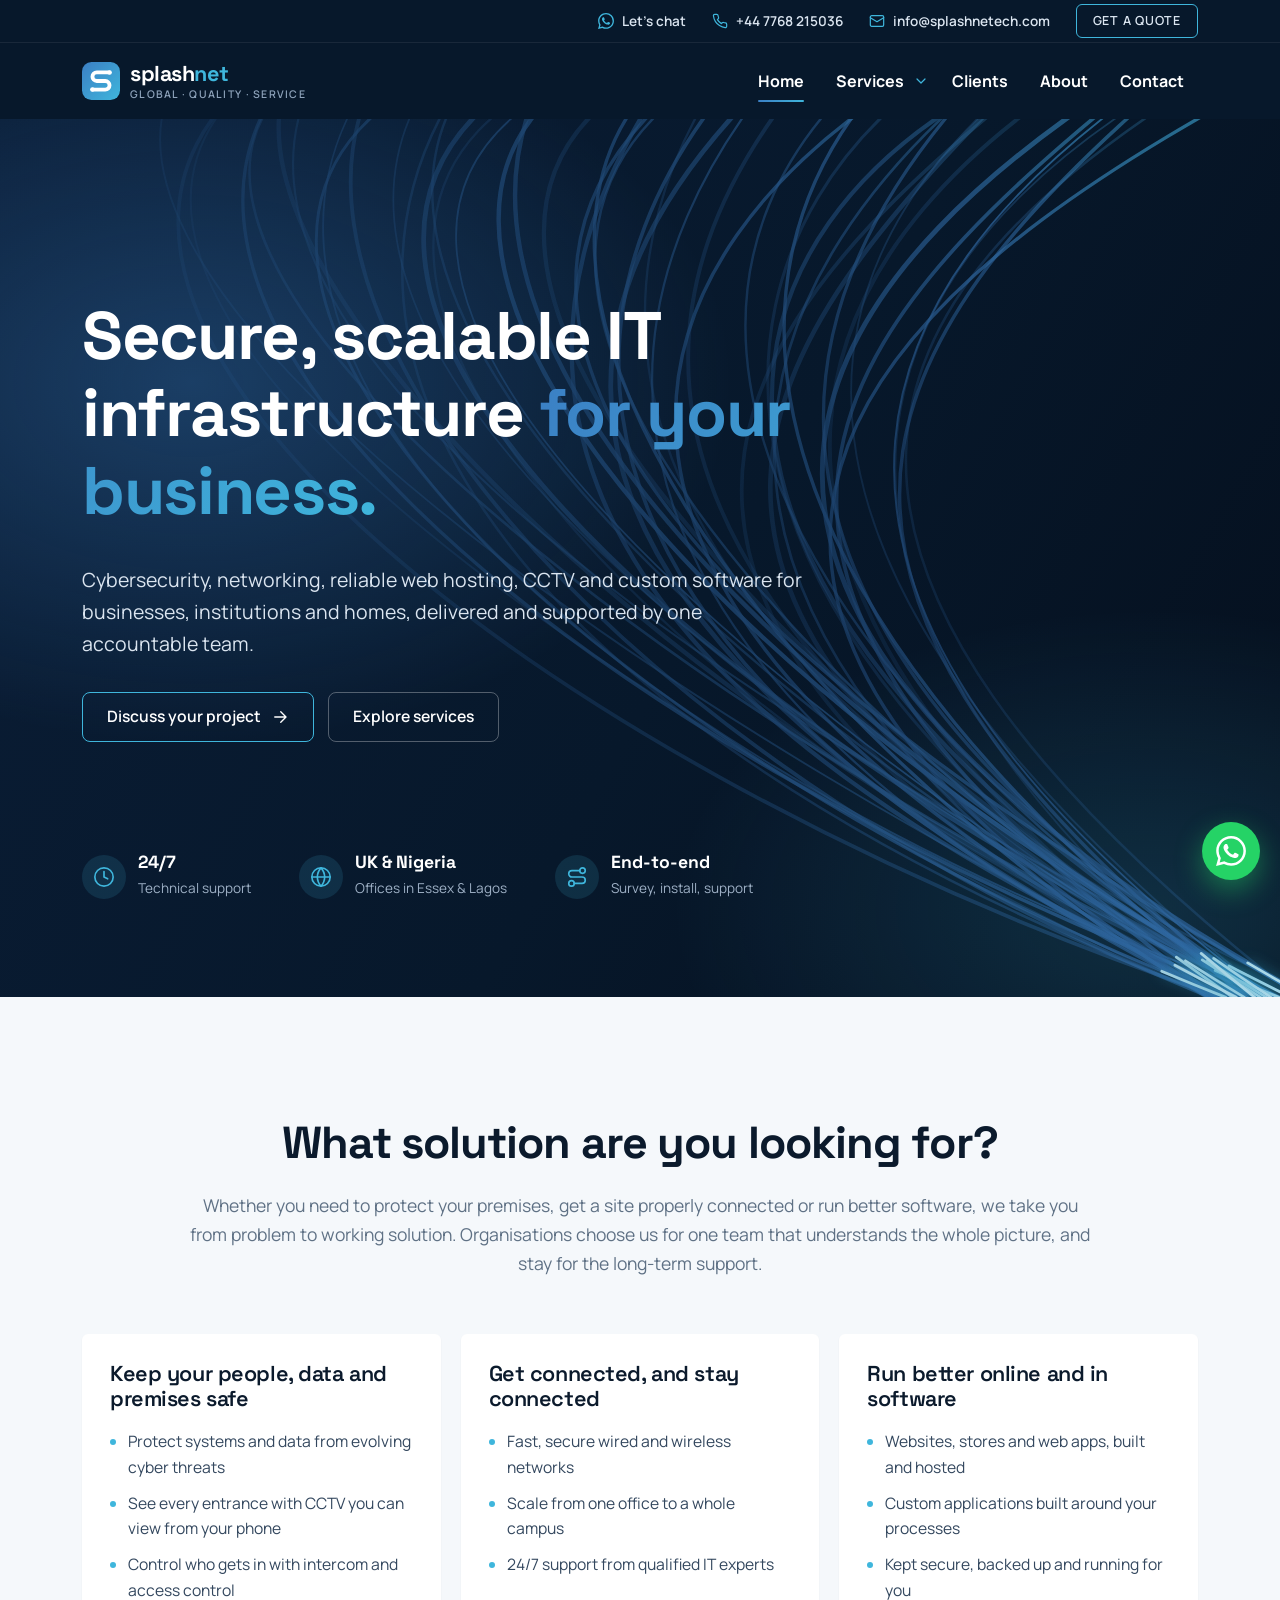
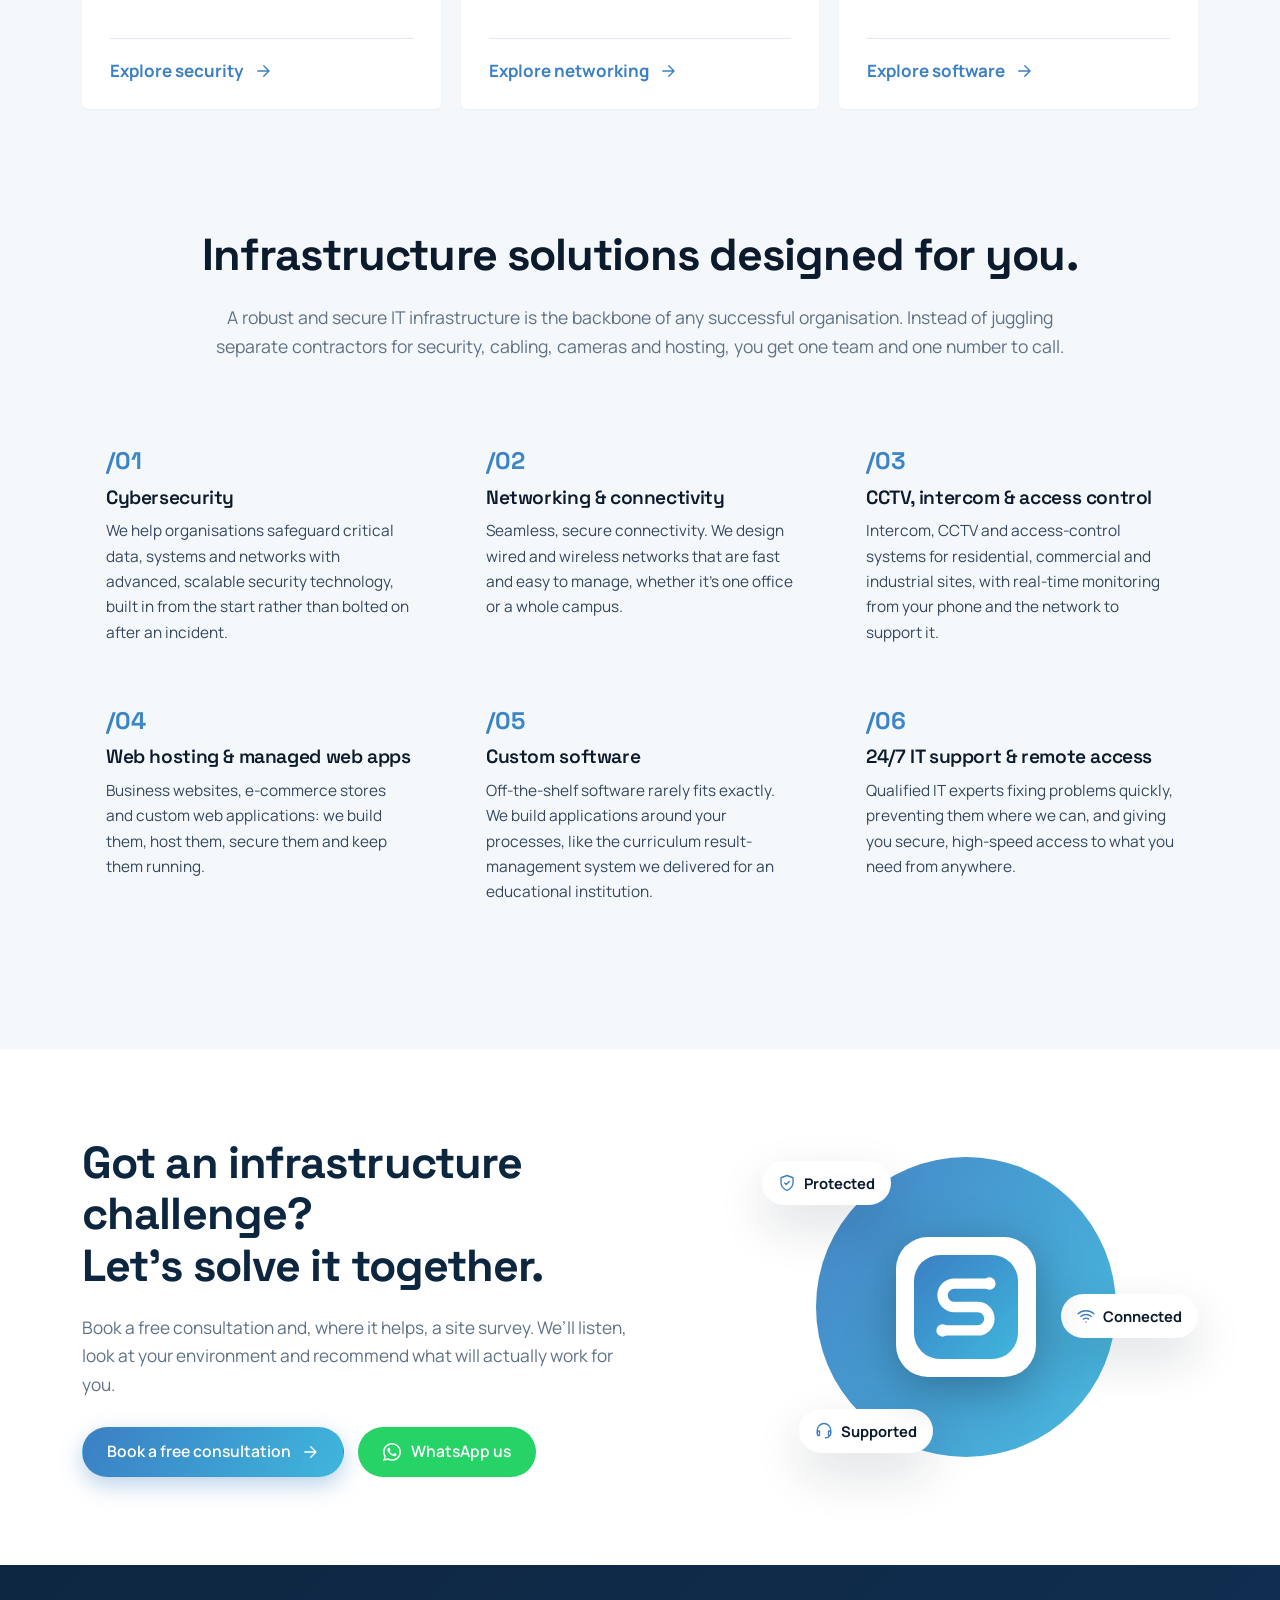
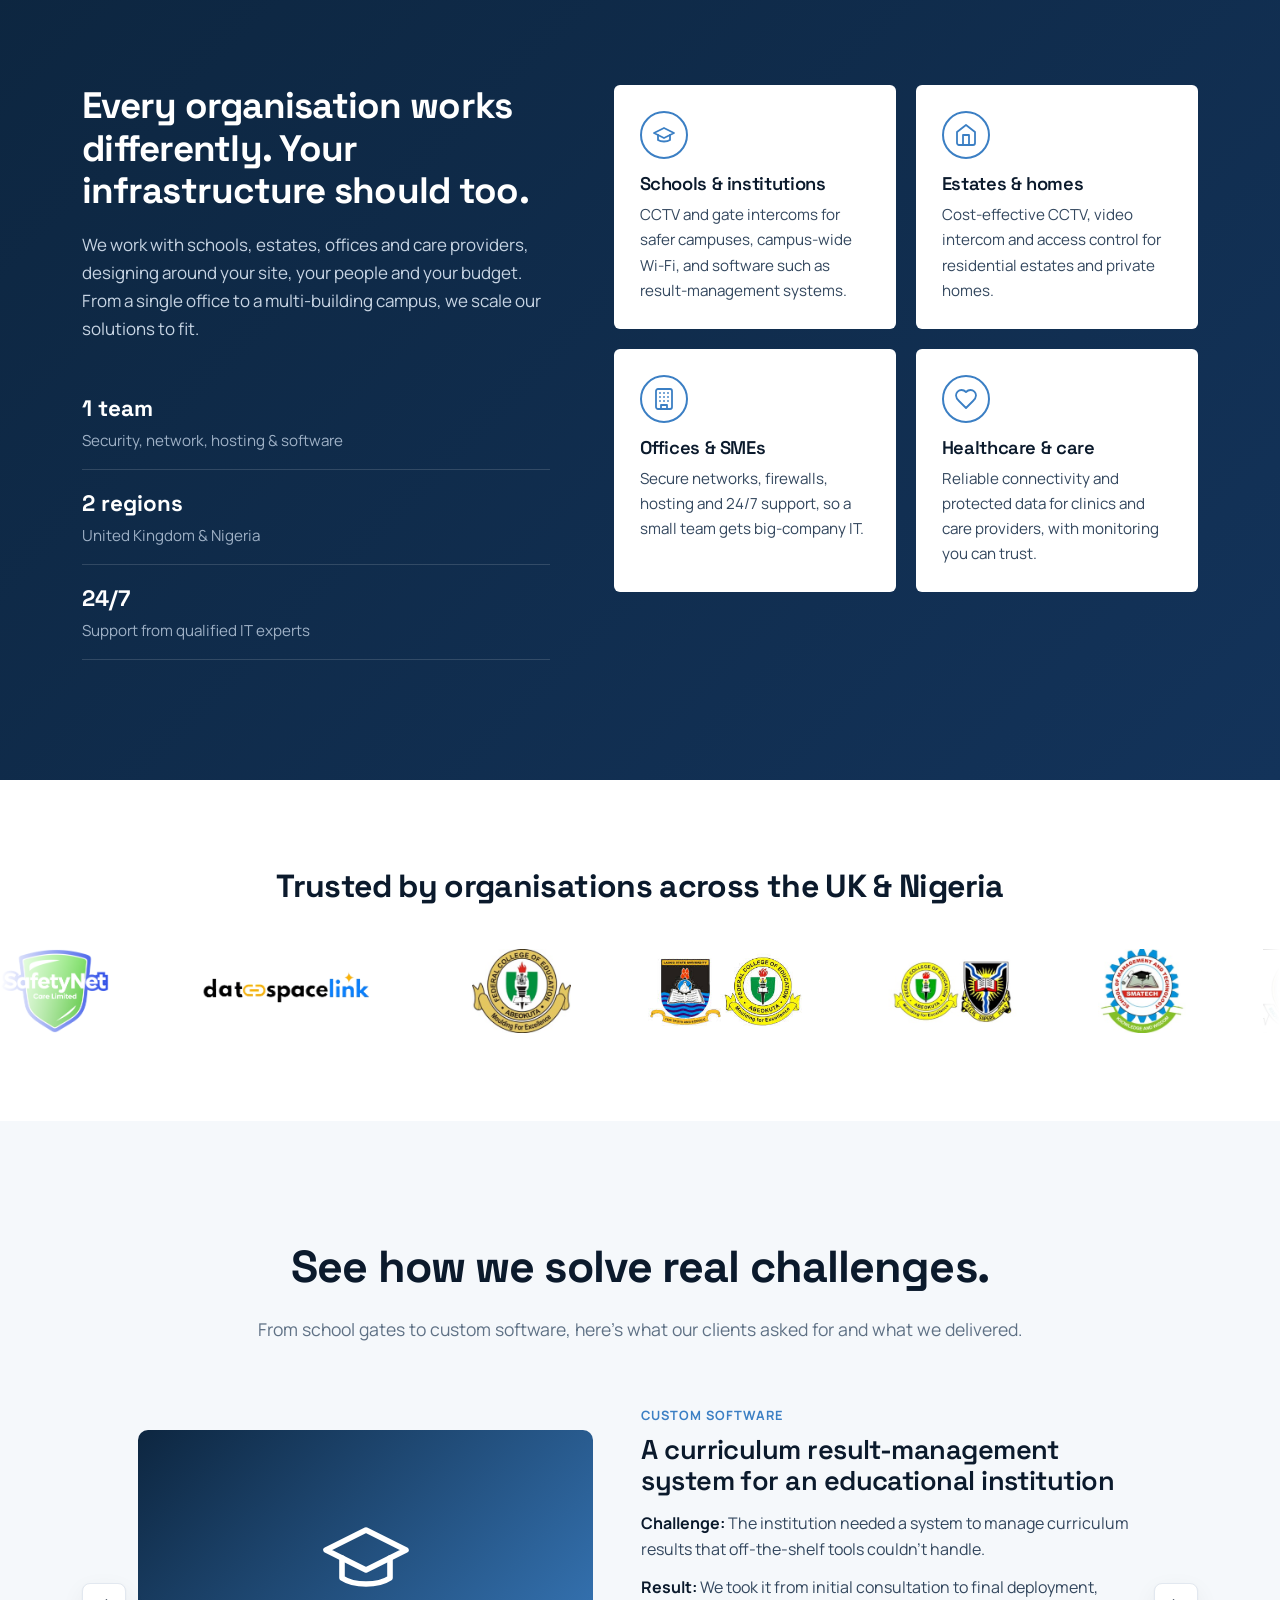
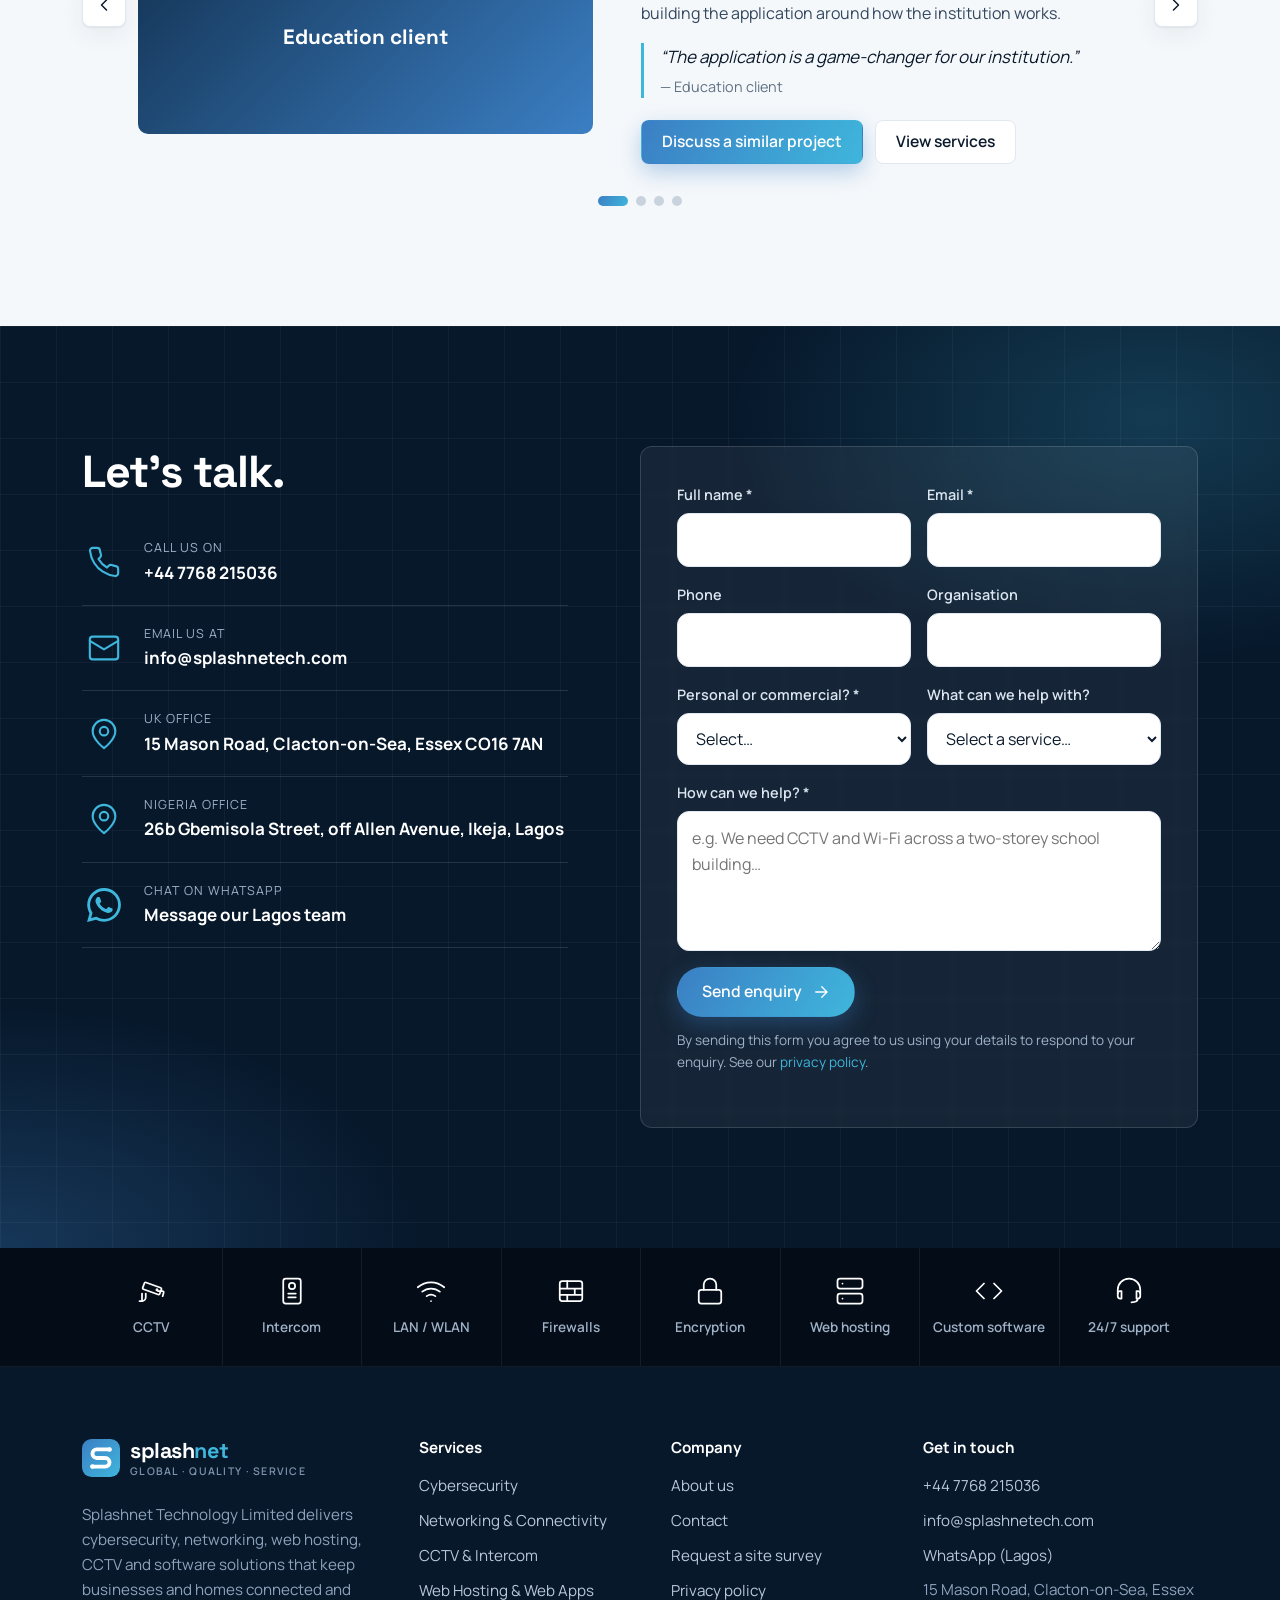
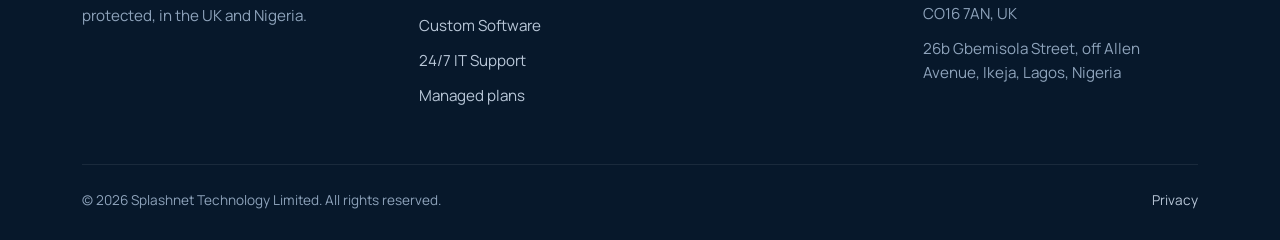
==== commit 01ec379c: "Replace placeholder client marks with real client logos Add nine client logos (resized for the web) " ====
--- a/index.html
+++ b/index.html
@@ -55,7 +55,7 @@
       <g mask="url(#fm)" fill="none" stroke-linecap="round"><g stroke="url(#fg)"><path d="M1242 760 C804 560 105 104 359 -79" stroke-width="1.6" opacity="0.5"/><path d="M1214 760 C770 556 124 159 396 -44" stroke-width="1.7" opacity="0.36"/><path d="M1273 760 C750 551 263 66 447 -75" stroke-width="3.8" opacity="0.39"/><path d="M1224 760 C592 547 106 130 417 -59" stroke-width="3.2" opacity="0.44"/><path d="M1265 760 C791 542 203 111 434 -44" stroke-width="2.3" opacity="0.54"/><path d="M1255 760 C654 538 167 129 468 -88" stroke-width="2.9" opacity="0.69"/><path d="M1283 760 C832 533 214 151 487 -99" stroke-width="1.8" opacity="0.49"/><path d="M1214 760 C645 529 330 98 530 -86" stroke-width="3.3" opacity="0.55"/><path d="M1268 760 C602 524 273 140 537 -90" stroke-width="1.6" opacity="0.6"/><path d="M1275 760 C781 520 311 140 590 -89" stroke-width="1.5" opacity="0.48"/><path d="M1227 760 C607 516 238 90 557 -44" stroke-width="2.5" opacity="0.69"/><path d="M1218 760 C568 511 388 164 597 -73" stroke-width="2.2" opacity="0.46"/><path d="M1246 760 C787 507 331 88 643 -97" stroke-width="2.1" opacity="0.49"/><path d="M1269 760 C740 502 345 128 626 -40" stroke-width="4.1" opacity="0.6"/><path d="M1262 760 C828 498 471 154 667 -81" stroke-width="3.8" opacity="0.65"/><path d="M1249 760 C664 493 344 68 674 -46" stroke-width="2.0" opacity="0.33"/><path d="M1244 760 C785 489 349 104 673 -40" stroke-width="1.5" opacity="0.69"/><path d="M1271 760 C761 484 417 75 699 -55" stroke-width="3.8" opacity="0.75"/><path d="M1257 760 C810 480 454 92 739 -45" stroke-width="3.7" opacity="0.33"/><path d="M1212 760 C754 476 534 63 787 -72" stroke-width="2.9" opacity="0.74"/><path d="M1296 760 C781 471 478 153 792 -56" stroke-width="2.9" opacity="0.64"/><path d="M1243 760 C567 467 580 157 783 -89" stroke-width="3.7" opacity="0.62"/><path d="M1233 760 C805 462 486 94 821 -61" stroke-width="2.1" opacity="0.6"/><path d="M1306 760 C629 458 650 104 837 -96" stroke-width="2.0" opacity="0.36"/><path d="M1230 760 C576 453 637 118 842 -77" stroke-width="3.2" opacity="0.65"/><path d="M1218 760 C595 449 670 117 890 -95" stroke-width="1.9" opacity="0.64"/><path d="M1243 760 C720 444 642 174 918 -98" stroke-width="3.4" opacity="0.34"/><path d="M1223 760 C593 440 582 159 899 -94" stroke-width="4.1" opacity="0.58"/><path d="M1245 760 C821 436 758 138 943 -48" stroke-width="2.9" opacity="0.72"/><path d="M1253 760 C779 431 683 95 982 -90" stroke-width="2.1" opacity="0.54"/><path d="M1236 760 C579 427 692 115 975 -48" stroke-width="3.0" opacity="0.7"/><path d="M1252 760 C694 422 769 62 1025 -70" stroke-width="2.6" opacity="0.34"/><path d="M1210 760 C667 418 814 127 1038 -50" stroke-width="2.3" opacity="0.51"/><path d="M1266 760 C700 413 757 93 1057 -46" stroke-width="3.6" opacity="0.5"/><path d="M1266 760 C731 409 834 121 1076 -95" stroke-width="2.8" opacity="0.6"/><path d="M1255 760 C590 404 854 165 1082 -69" stroke-width="4.0" opacity="0.38"/><path d="M1266 760 C810 400 806 113 1127 -90" stroke-width="1.6" opacity="0.37"/><path d="M1217 760 C564 396 815 146 1130 -87" stroke-width="3.2" opacity="0.32"/><path d="M1298 760 C631 391 892 118 1168 -53" stroke-width="4.2" opacity="0.67"/><path d="M1226 760 C718 387 847 98 1156 -71" stroke-width="3.4" opacity="0.26"/><path d="M1265 760 C759 382 936 121 1176 -41" stroke-width="1.6" opacity="0.74"/><path d="M1289 760 C800 378 895 153 1228 -46" stroke-width="2.2" opacity="0.31"/><path d="M1252 760 C765 373 929 170 1245 -89" stroke-width="3.0" opacity="0.6"/><path d="M1219 760 C688 369 885 173 1213 -81" stroke-width="3.2" opacity="0.65"/><path d="M1218 760 C574 364 1014 101 1281 -44" stroke-width="2.9" opacity="0.71"/><path d="M1237 760 C755 360 935 79 1258 -72" stroke-width="1.5" opacity="0.35"/></g><g class="pulses"><path class="pulse" style="--d:1.9s;--t:5.2s" d="M1273 760 C750 551 263 66 447 -75"/><path class="pulse" style="--d:4.6s;--t:5.2s" d="M1283 760 C832 533 214 151 487 -99"/><path class="pulse" style="--d:3.0s;--t:4.7s" d="M1227 760 C607 516 238 90 557 -44"/><path class="pulse" style="--d:2.1s;--t:4.1s" d="M1262 760 C828 498 471 154 667 -81"/><path class="pulse" style="--d:1.5s;--t:4.1s" d="M1257 760 C810 480 454 92 739 -45"/><path class="pulse" style="--d:4.4s;--t:6.2s" d="M1233 760 C805 462 486 94 821 -61"/><path class="pulse" style="--d:1.1s;--t:5.9s" d="M1243 760 C720 444 642 174 918 -98"/><path class="pulse" style="--d:5.6s;--t:4.4s" d="M1236 760 C579 427 692 115 975 -48"/><path class="pulse" style="--d:4.9s;--t:5.7s" d="M1266 760 C731 409 834 121 1076 -95"/><path class="pulse" style="--d:3.0s;--t:7.3s" d="M1298 760 C631 391 892 118 1168 -53"/><path class="pulse" style="--d:2.4s;--t:6.0s" d="M1252 760 C765 373 929 170 1245 -89"/></g></g>
     </svg>
   <div class="container hero__inner">
-    <span class="eyebrow">ICT solutions · UK &amp; Nigeria</span>
+    <!-- <span class="eyebrow">ICT solutions · UK &amp; Nigeria</span> -->
     <h1>Secure, scalable IT infrastructure <span class="grad">for your business.</span></h1>
     <p class="hero__lead">Cybersecurity, networking, reliable web hosting, CCTV and custom software for businesses, institutions and homes, delivered and supported by one accountable team.</p>
     <div class="hero__actions">
@@ -154,10 +154,11 @@
   <div class="container">
     <h2 class="clients-band__title reveal">Trusted by organisations across the UK &amp; Nigeria</h2>
   </div>
-  <!-- Client logos: to use real artwork, replace a .client__mark span with
-       <img src="assets/img/clients/name.png" alt="Client name" height="48"> and delete the name span. -->
+  <!-- Client logos live in assets/img/clients/. To add one:
+       <li class="client"><img src="assets/img/clients/name.png" alt="Client name" width="W" height="H"></li>
+       Add client--wide to long horizontal wordmarks so they sit at a matching visual size. -->
   <div class="marquee reveal" aria-label="Our clients">
-    <ul class="marquee__group"><li class="client" style="--hue:28"><span class="client__mark">NL</span><span class="client__name">Newlite Limited</span></li><li class="client" style="--hue:160"><span class="client__mark">SC</span><span class="client__name">Safetynet Care Limited</span></li><li class="client" style="--hue:210"><span class="client__mark">DL</span><span class="client__name">Dataspacelink</span></li><li class="client" style="--hue:330"><span class="client__mark">HS</span><span class="client__name">Hemstudio</span></li><li class="client" style="--hue:195"><span class="client__mark">HT</span><span class="client__name">Hydratech Solutions</span></li><li class="client" style="--hue:130"><span class="client__mark">FCE</span><span class="client__name">FCE Osiele</span></li><li class="client" style="--hue:140"><span class="client__mark">FCE</span><span class="client__name">FCE &times; UI</span></li><li class="client" style="--hue:120"><span class="client__mark">FCE</span><span class="client__name">FCE &times; LASU</span></li><li class="client" style="--hue:260"><span class="client__mark">ST</span><span class="client__name">Smatech</span></li><li class="client" style="--hue:0"><span class="client__mark">FP</span><span class="client__name">Fessot Private Academy</span></li></ul>
+    <ul class="marquee__group"><li class="client"><img src="assets/img/clients/safetynet-care.png" alt="Safetynet Care Limited" width="259" height="200" decoding="async"></li><li class="client client--wide"><img src="assets/img/clients/dataspacelink.png" alt="Dataspacelink" width="500" height="105" decoding="async"></li><li class="client"><img src="assets/img/clients/fce-abeokuta.jpg" alt="Federal College of Education, Abeokuta (Osiele)" width="236" height="200" decoding="async"></li><li class="client"><img src="assets/img/clients/lasu-fce-abeokuta.jpg" alt="Lagos State University and Federal College of Education, Abeokuta" width="277" height="148" decoding="async"></li><li class="client"><img src="assets/img/clients/ui-fce-abeokuta.jpg" alt="Federal College of Education, Abeokuta and University of Ibadan" width="333" height="200" decoding="async"></li><li class="client"><img src="assets/img/clients/smatech.jpg" alt="Smatech (School of Management and Technology)" width="209" height="200" decoding="async"></li><li class="client"><img src="assets/img/clients/aocoed.jpg" alt="Adeniran Ogunsanya College of Education" width="199" height="200" decoding="async"></li><li class="client"><img src="assets/img/clients/insb.png" alt="International Naval Surveys Bureau" width="200" height="200" decoding="async"></li><li class="client client--wide"><img src="assets/img/clients/topmost-securities.png" alt="Topmost Securities" width="385" height="86" decoding="async"></li></ul>
   </div>
 </section>
 
--- a/assets/css/styles.css
+++ b/assets/css/styles.css
@@ -372,19 +372,14 @@
 .marquee:hover .marquee__group { animation-play-state: paused; }
 @keyframes marquee { to { transform: translateX(calc(-100% - var(--gap))); } }
 
-.client { display: flex; align-items: center; gap: 12px; flex: none; height: 64px; }
-.client__mark {
-  min-width: 48px; height: 48px; padding: 0 8px; border-radius: 12px;
-  display: grid; place-items: center; flex: none;
-  font-family: var(--font-display); font-weight: 700; font-size: .95rem; letter-spacing: .02em; color: #fff;
-  background: linear-gradient(135deg, hsl(var(--hue) 65% 42%), hsl(calc(var(--hue) + 30) 70% 52%));
-}
-.client img { height: 48px; width: auto; }
-.client__name { font-family: var(--font-display); font-weight: 700; font-size: 1.2rem; color: var(--ink); white-space: nowrap; letter-spacing: -.01em; }
+.client { display: flex; align-items: center; gap: 12px; flex: none; height: 84px; }
+.client img { height: 84px; width: auto; max-width: none; object-fit: contain; }
+.client--wide img { height: 44px; }
 
 @media (max-width: 560px) {
-  .client__mark { min-width: 40px; height: 40px; }
-  .client__name { font-size: 1.02rem; }
+  .client { height: 64px; }
+  .client img { height: 64px; }
+  .client--wide img { height: 34px; }
 }
 @media (prefers-reduced-motion: reduce) {
   .marquee { -webkit-mask-image: none; mask-image: none; justify-content: center; padding: 0 var(--gutter); }
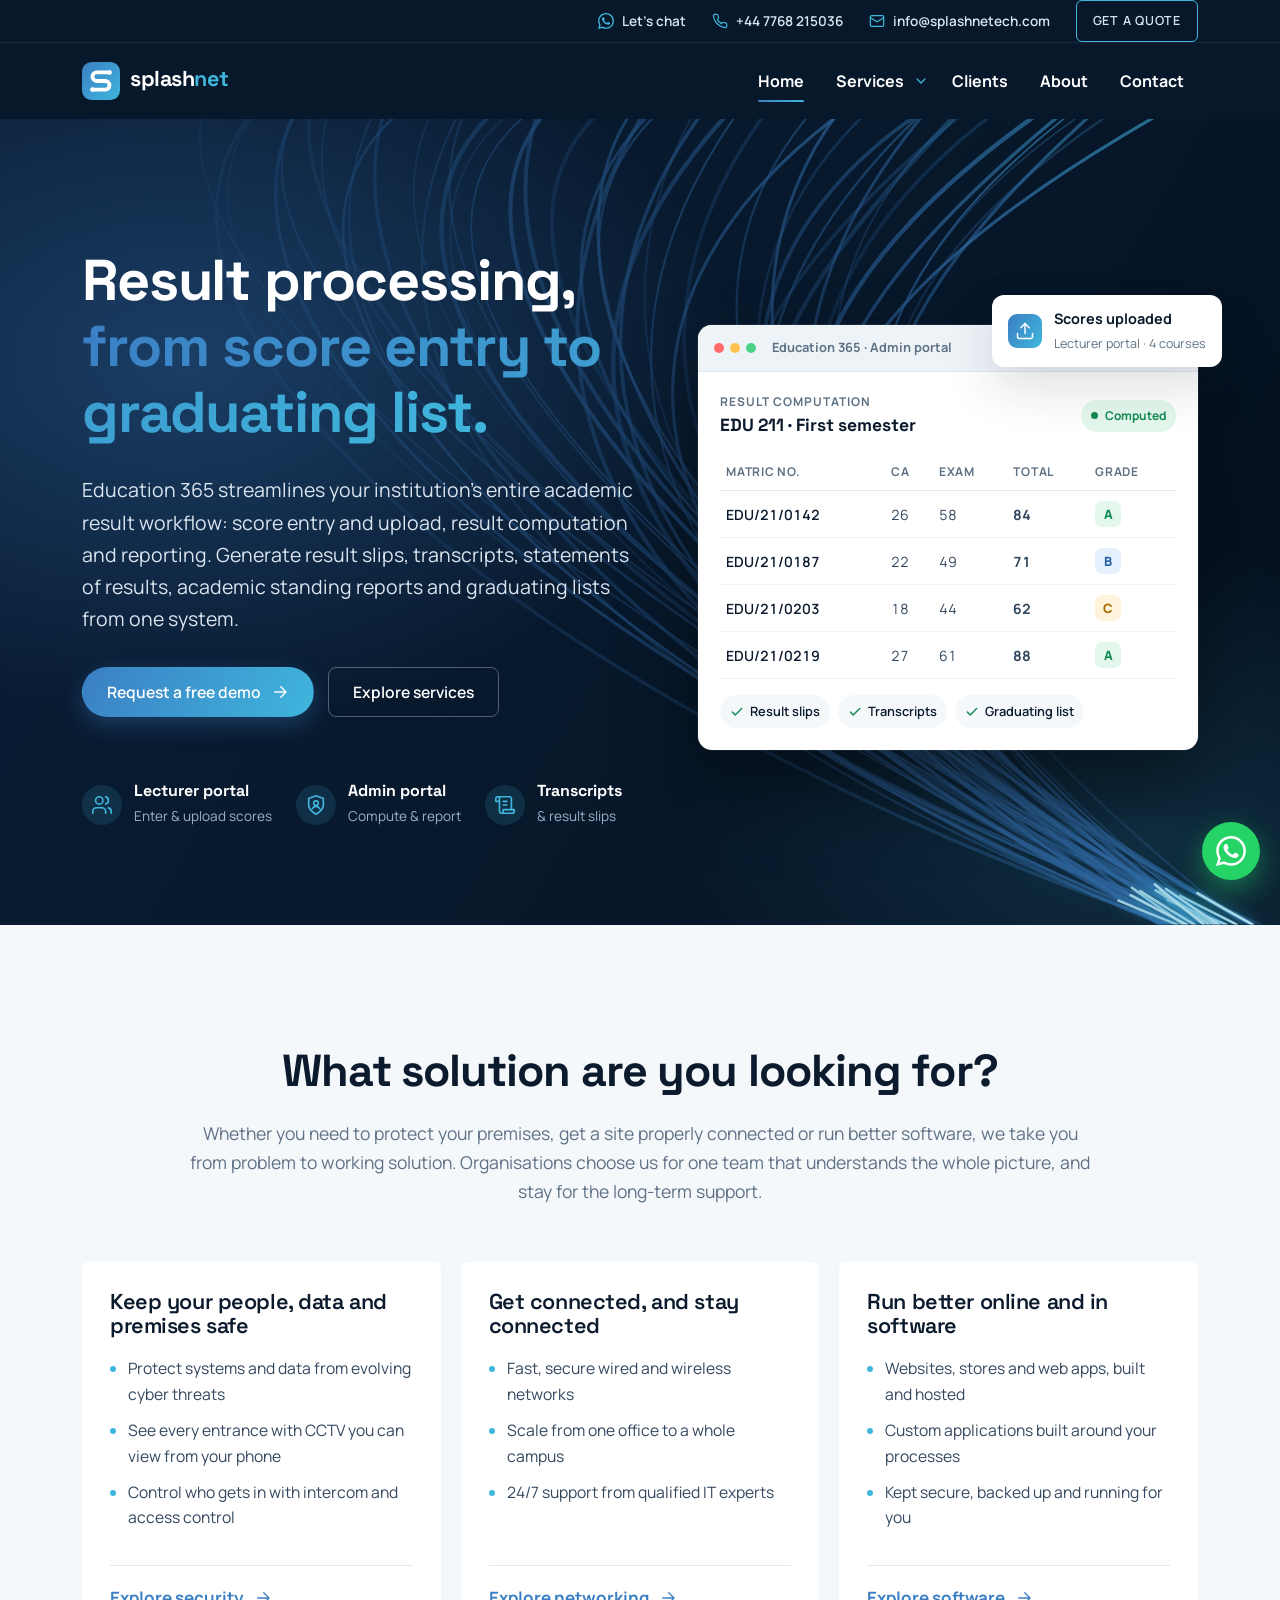
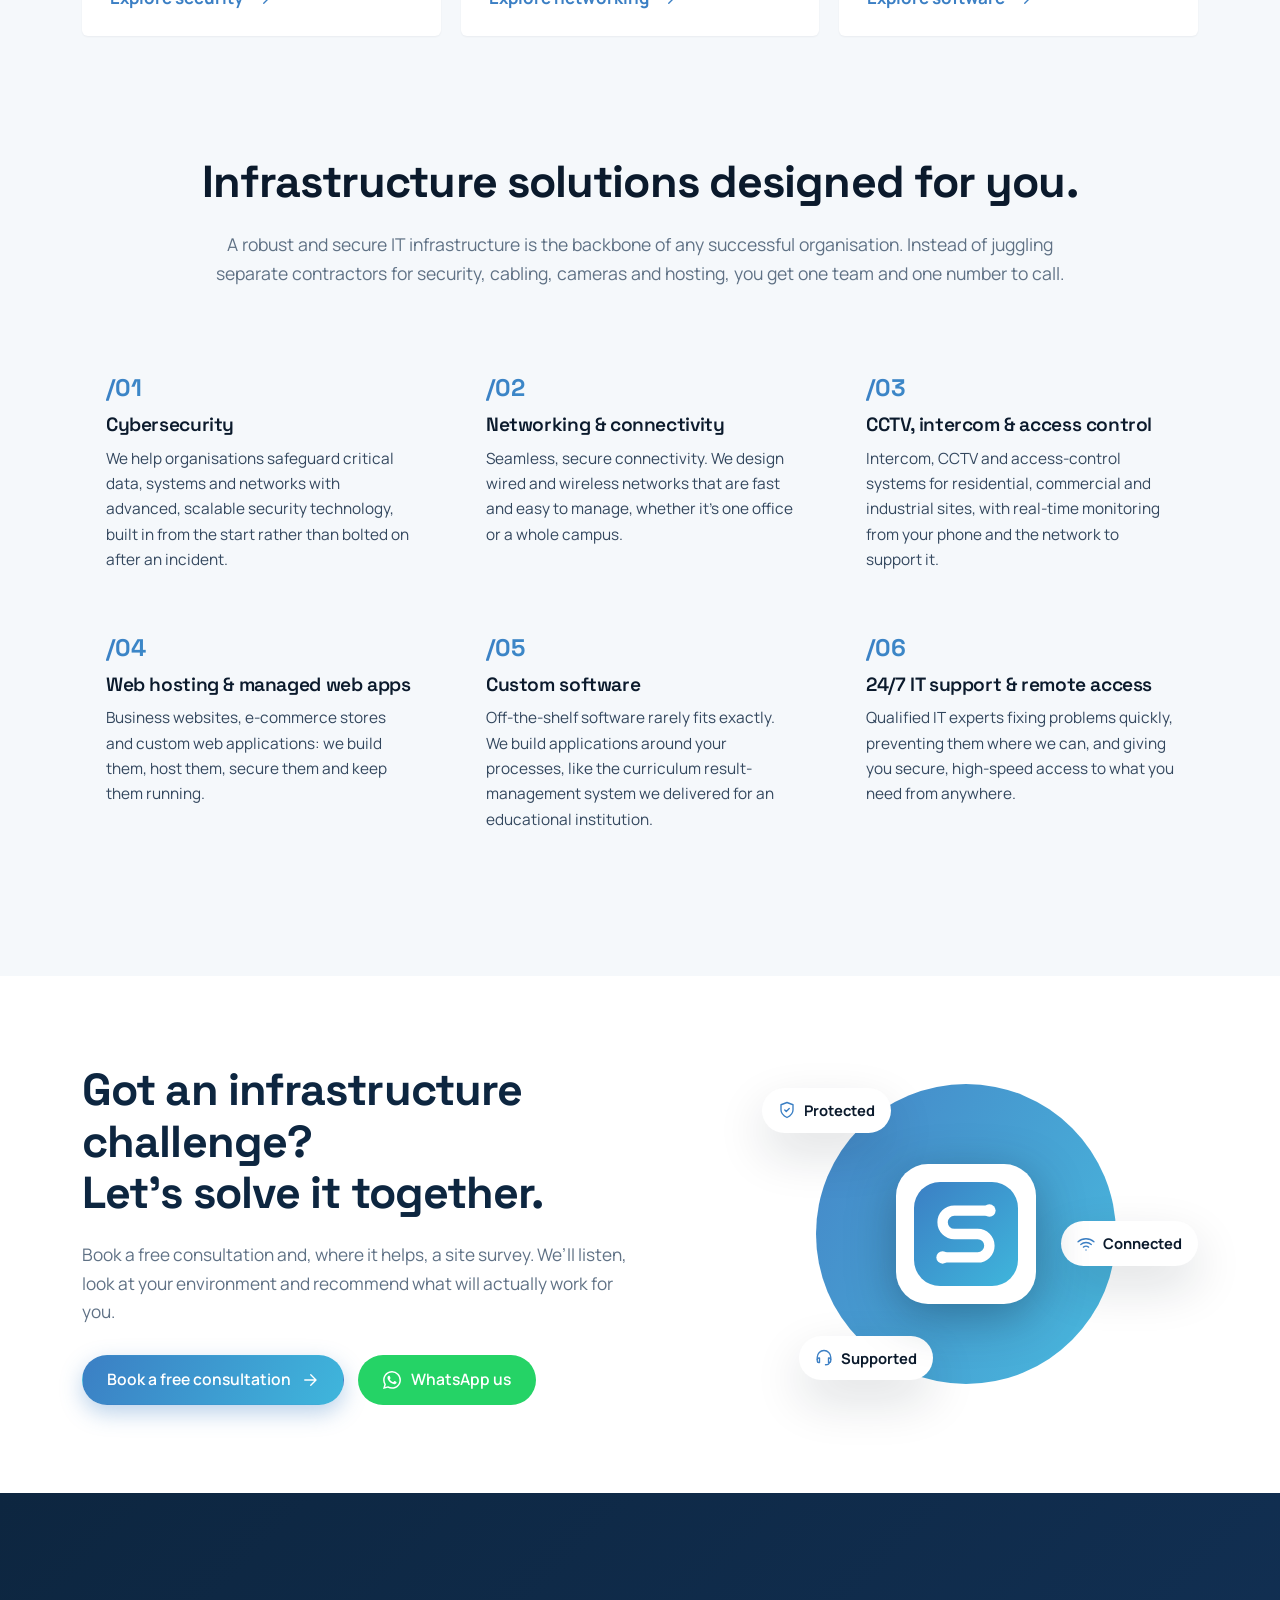
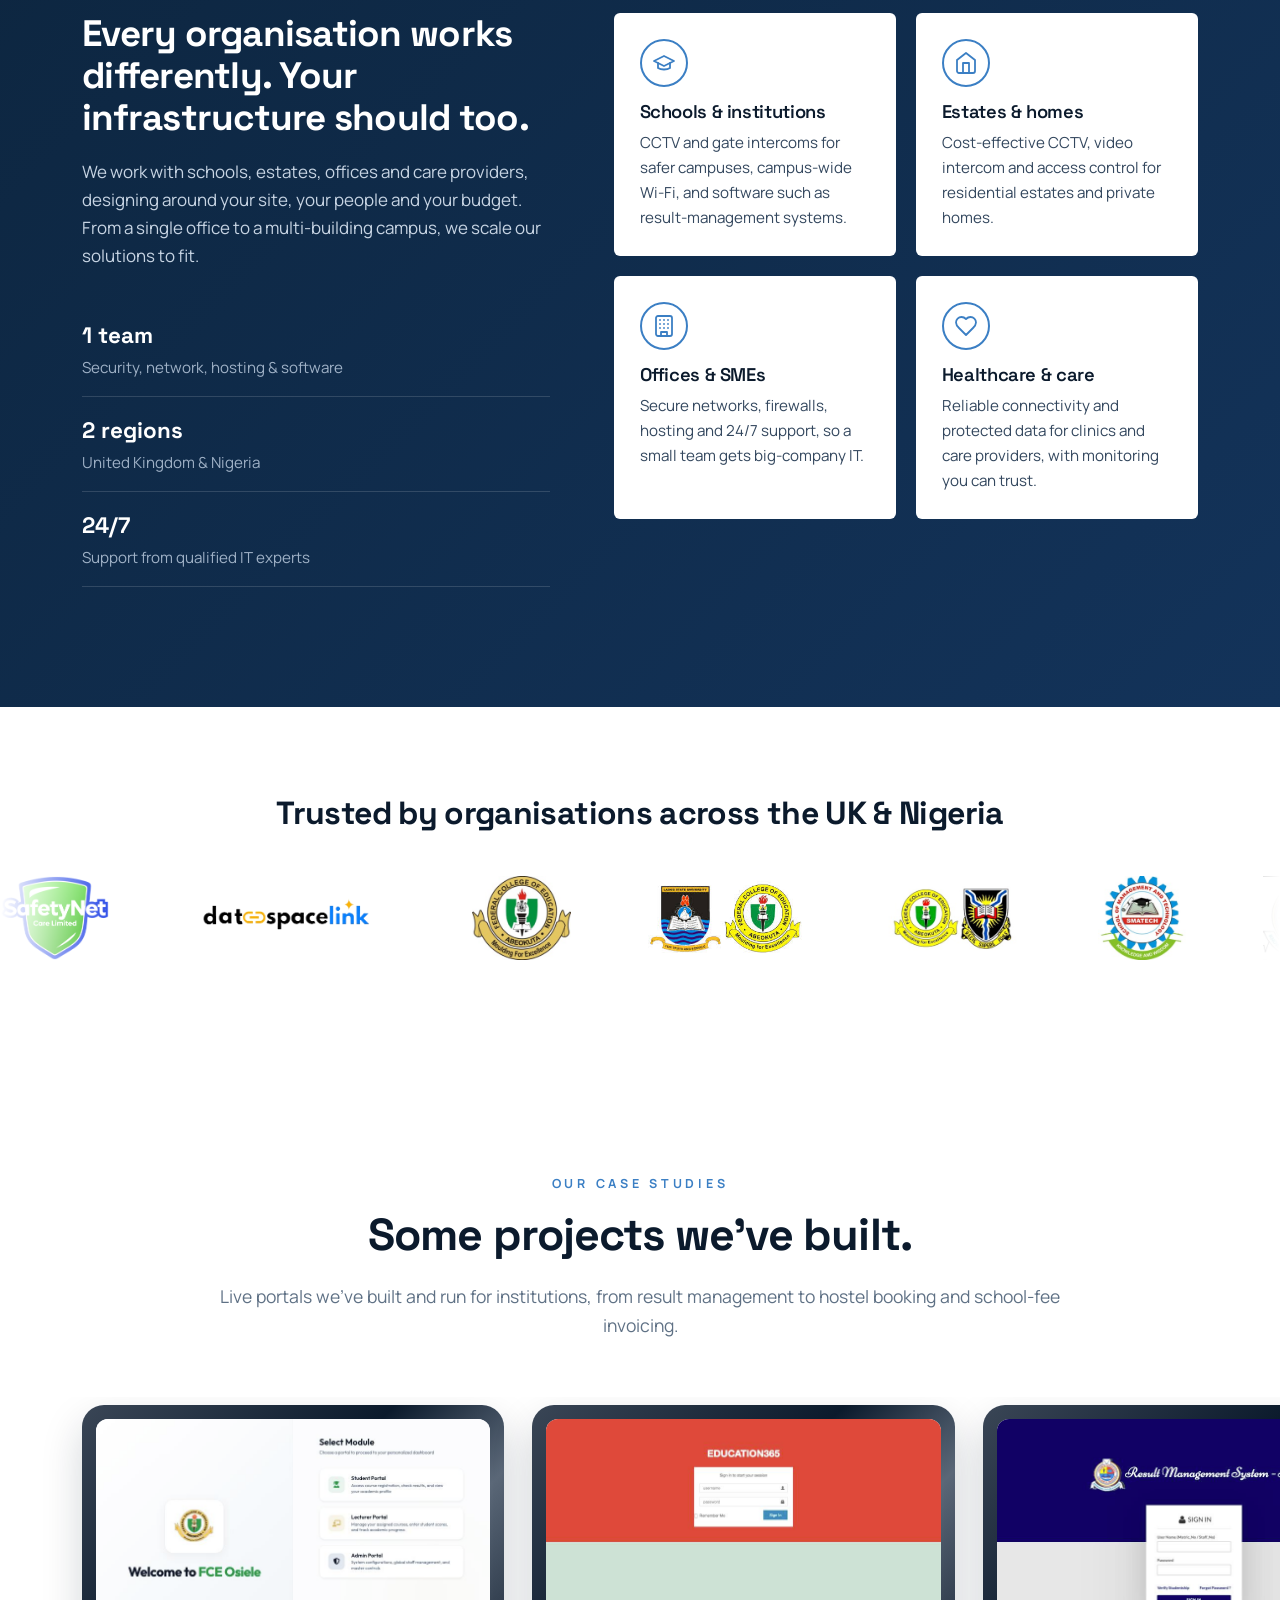
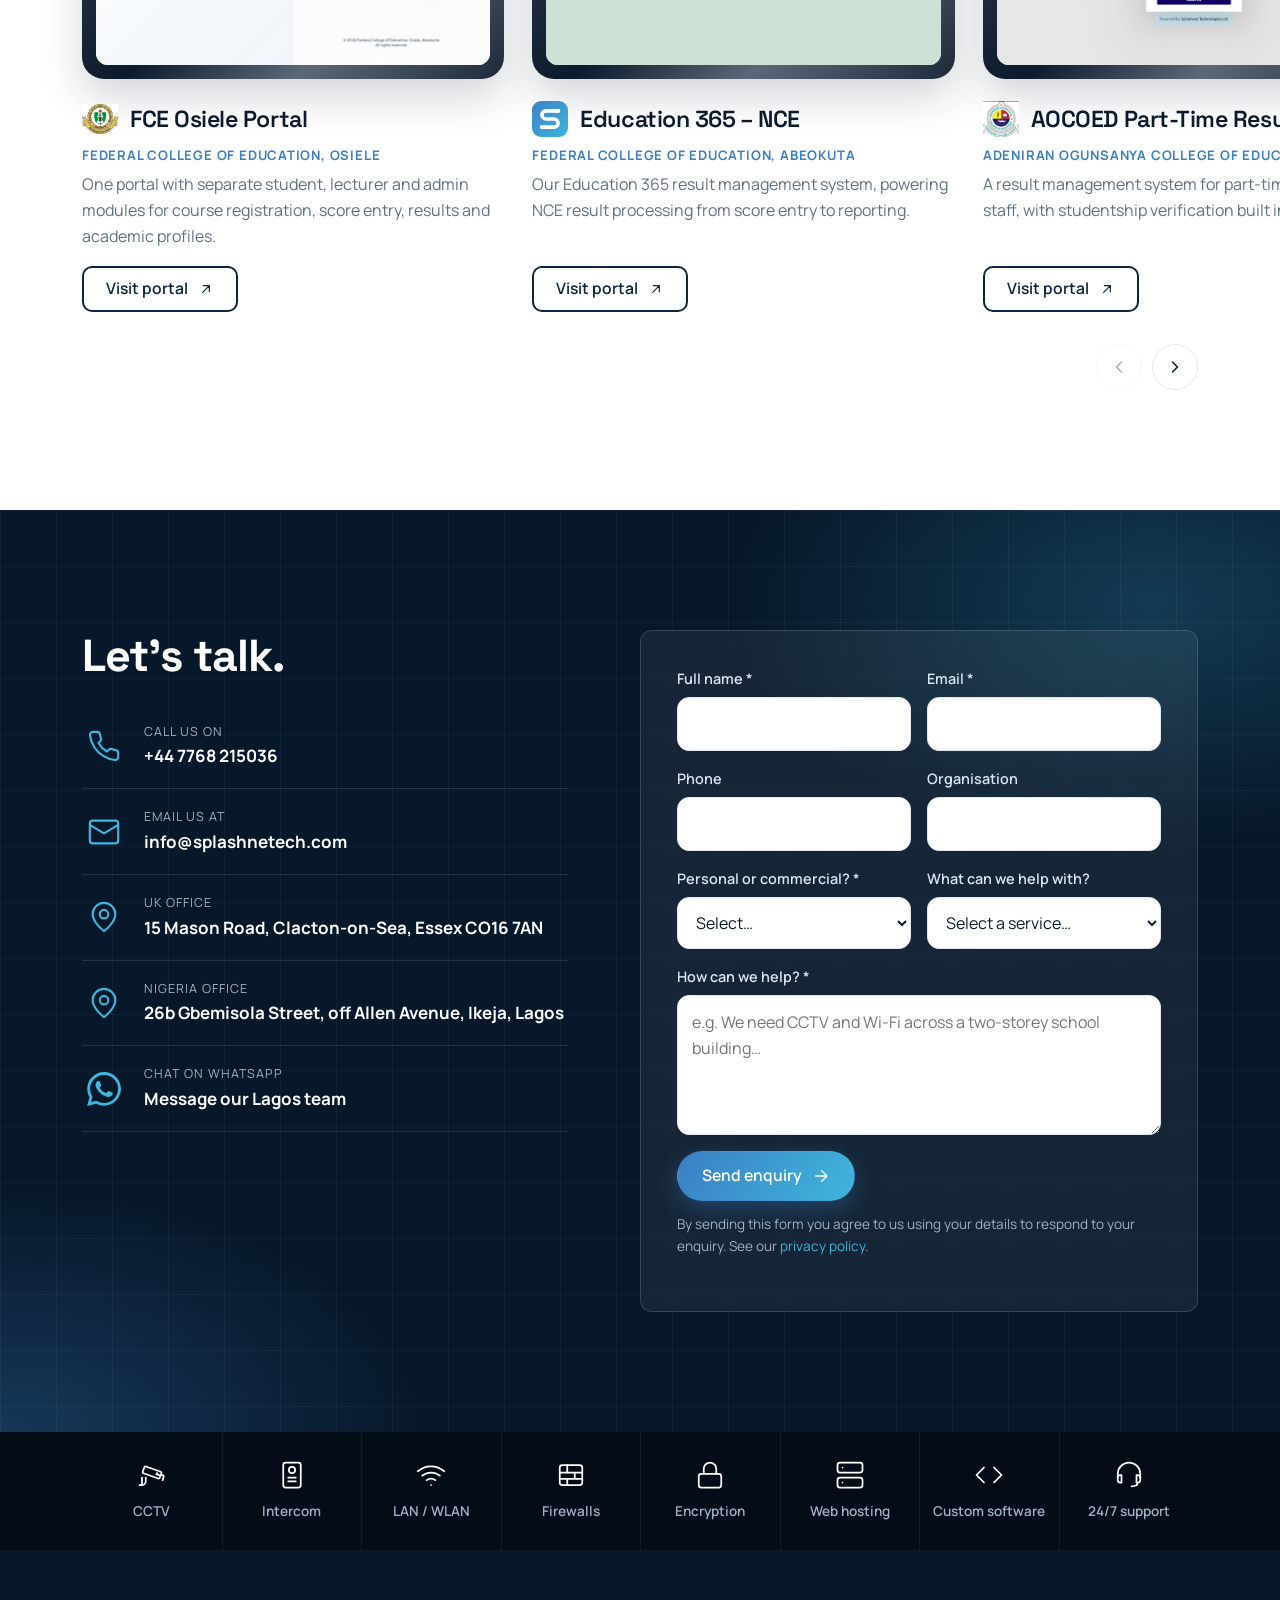
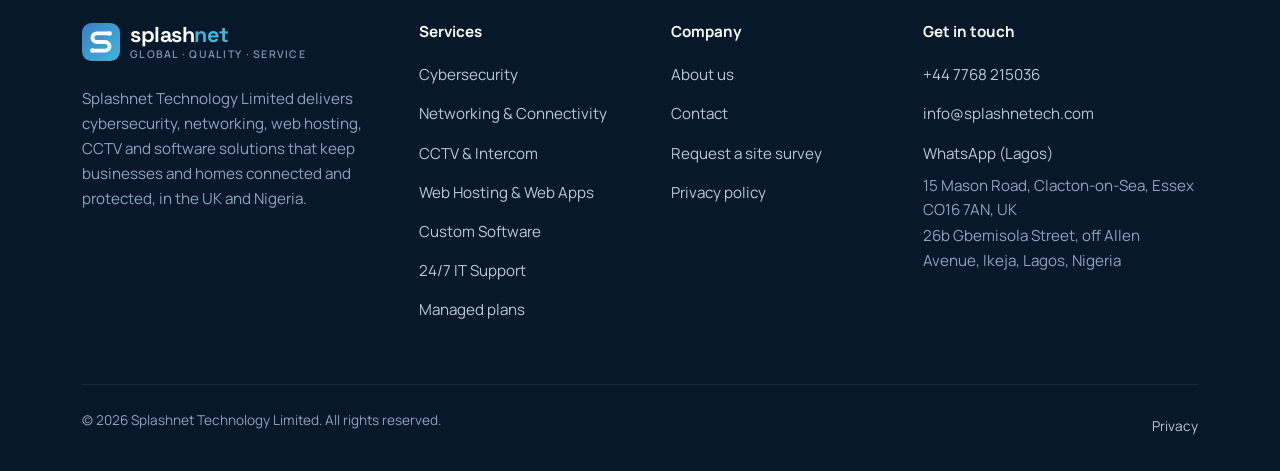
==== commit e6d71795: "Add Education 365 hero, projects carousel and responsive fixes - Replace the homepage hero with an E" ====
--- a/index.html
+++ b/index.html
@@ -14,7 +14,7 @@
 <link rel="preconnect" href="https://fonts.googleapis.com">
 <link rel="preconnect" href="https://fonts.gstatic.com" crossorigin>
 <link href="https://fonts.googleapis.com/css2?family=Manrope:wght@400;500;600;700;800&family=Space+Grotesk:wght@500;600;700&display=swap" rel="stylesheet">
-<link rel="stylesheet" href="assets/css/styles.css">
+<link rel="stylesheet" href="assets/css/styles.css?v=9cc8fca6">
 </head>
 <body>
 <a class="skip-link" href="#main">Skip to content</a>
@@ -28,7 +28,7 @@
     </div>
   </div>
   <div class="container nav">
-    <a class="logo" href="index.html" aria-label="Splashnet Technology — home"><img class="logo__mark" src="assets/img/logo-mark.svg" alt="" width="38" height="38"><span class="logo__text"><span class="logo__name">splash<span>net</span></span><span class="logo__tag">Global · Quality · Service</span></span></a>
+    <a class="logo" href="index.html" aria-label="Splashnet Technology — home"><img class="logo__mark" src="assets/img/logo-mark.svg" alt="" width="38" height="38"><span class="logo__text"><span class="logo__name">splash<span>net</span></span><span class="logo__tag"></span></span></a>
     <button class="nav__toggle" aria-label="Open menu" aria-expanded="false" aria-controls="nav-menu"><span></span></button>
     <nav class="nav__menu" id="nav-menu" aria-label="Main">
       <ul class="nav__links">
@@ -45,7 +45,7 @@
   </div>
 </header>
 <main id="main">
-<section class="hero">
+<section class="hero hero--product">
   <svg class="hero__fibres" viewBox="0 0 1440 760" preserveAspectRatio="xMidYMid slice" aria-hidden="true">
       <defs>
         <linearGradient id="fg" x1="0" y1="1" x2="1" y2="0"><stop offset="0" stop-color="#1b3d6b"/><stop offset=".55" stop-color="#3b7fc4"/><stop offset="1" stop-color="#3fb6dc"/></linearGradient>
@@ -54,19 +54,38 @@
       </defs>
       <g mask="url(#fm)" fill="none" stroke-linecap="round"><g stroke="url(#fg)"><path d="M1242 760 C804 560 105 104 359 -79" stroke-width="1.6" opacity="0.5"/><path d="M1214 760 C770 556 124 159 396 -44" stroke-width="1.7" opacity="0.36"/><path d="M1273 760 C750 551 263 66 447 -75" stroke-width="3.8" opacity="0.39"/><path d="M1224 760 C592 547 106 130 417 -59" stroke-width="3.2" opacity="0.44"/><path d="M1265 760 C791 542 203 111 434 -44" stroke-width="2.3" opacity="0.54"/><path d="M1255 760 C654 538 167 129 468 -88" stroke-width="2.9" opacity="0.69"/><path d="M1283 760 C832 533 214 151 487 -99" stroke-width="1.8" opacity="0.49"/><path d="M1214 760 C645 529 330 98 530 -86" stroke-width="3.3" opacity="0.55"/><path d="M1268 760 C602 524 273 140 537 -90" stroke-width="1.6" opacity="0.6"/><path d="M1275 760 C781 520 311 140 590 -89" stroke-width="1.5" opacity="0.48"/><path d="M1227 760 C607 516 238 90 557 -44" stroke-width="2.5" opacity="0.69"/><path d="M1218 760 C568 511 388 164 597 -73" stroke-width="2.2" opacity="0.46"/><path d="M1246 760 C787 507 331 88 643 -97" stroke-width="2.1" opacity="0.49"/><path d="M1269 760 C740 502 345 128 626 -40" stroke-width="4.1" opacity="0.6"/><path d="M1262 760 C828 498 471 154 667 -81" stroke-width="3.8" opacity="0.65"/><path d="M1249 760 C664 493 344 68 674 -46" stroke-width="2.0" opacity="0.33"/><path d="M1244 760 C785 489 349 104 673 -40" stroke-width="1.5" opacity="0.69"/><path d="M1271 760 C761 484 417 75 699 -55" stroke-width="3.8" opacity="0.75"/><path d="M1257 760 C810 480 454 92 739 -45" stroke-width="3.7" opacity="0.33"/><path d="M1212 760 C754 476 534 63 787 -72" stroke-width="2.9" opacity="0.74"/><path d="M1296 760 C781 471 478 153 792 -56" stroke-width="2.9" opacity="0.64"/><path d="M1243 760 C567 467 580 157 783 -89" stroke-width="3.7" opacity="0.62"/><path d="M1233 760 C805 462 486 94 821 -61" stroke-width="2.1" opacity="0.6"/><path d="M1306 760 C629 458 650 104 837 -96" stroke-width="2.0" opacity="0.36"/><path d="M1230 760 C576 453 637 118 842 -77" stroke-width="3.2" opacity="0.65"/><path d="M1218 760 C595 449 670 117 890 -95" stroke-width="1.9" opacity="0.64"/><path d="M1243 760 C720 444 642 174 918 -98" stroke-width="3.4" opacity="0.34"/><path d="M1223 760 C593 440 582 159 899 -94" stroke-width="4.1" opacity="0.58"/><path d="M1245 760 C821 436 758 138 943 -48" stroke-width="2.9" opacity="0.72"/><path d="M1253 760 C779 431 683 95 982 -90" stroke-width="2.1" opacity="0.54"/><path d="M1236 760 C579 427 692 115 975 -48" stroke-width="3.0" opacity="0.7"/><path d="M1252 760 C694 422 769 62 1025 -70" stroke-width="2.6" opacity="0.34"/><path d="M1210 760 C667 418 814 127 1038 -50" stroke-width="2.3" opacity="0.51"/><path d="M1266 760 C700 413 757 93 1057 -46" stroke-width="3.6" opacity="0.5"/><path d="M1266 760 C731 409 834 121 1076 -95" stroke-width="2.8" opacity="0.6"/><path d="M1255 760 C590 404 854 165 1082 -69" stroke-width="4.0" opacity="0.38"/><path d="M1266 760 C810 400 806 113 1127 -90" stroke-width="1.6" opacity="0.37"/><path d="M1217 760 C564 396 815 146 1130 -87" stroke-width="3.2" opacity="0.32"/><path d="M1298 760 C631 391 892 118 1168 -53" stroke-width="4.2" opacity="0.67"/><path d="M1226 760 C718 387 847 98 1156 -71" stroke-width="3.4" opacity="0.26"/><path d="M1265 760 C759 382 936 121 1176 -41" stroke-width="1.6" opacity="0.74"/><path d="M1289 760 C800 378 895 153 1228 -46" stroke-width="2.2" opacity="0.31"/><path d="M1252 760 C765 373 929 170 1245 -89" stroke-width="3.0" opacity="0.6"/><path d="M1219 760 C688 369 885 173 1213 -81" stroke-width="3.2" opacity="0.65"/><path d="M1218 760 C574 364 1014 101 1281 -44" stroke-width="2.9" opacity="0.71"/><path d="M1237 760 C755 360 935 79 1258 -72" stroke-width="1.5" opacity="0.35"/></g><g class="pulses"><path class="pulse" style="--d:1.9s;--t:5.2s" d="M1273 760 C750 551 263 66 447 -75"/><path class="pulse" style="--d:4.6s;--t:5.2s" d="M1283 760 C832 533 214 151 487 -99"/><path class="pulse" style="--d:3.0s;--t:4.7s" d="M1227 760 C607 516 238 90 557 -44"/><path class="pulse" style="--d:2.1s;--t:4.1s" d="M1262 760 C828 498 471 154 667 -81"/><path class="pulse" style="--d:1.5s;--t:4.1s" d="M1257 760 C810 480 454 92 739 -45"/><path class="pulse" style="--d:4.4s;--t:6.2s" d="M1233 760 C805 462 486 94 821 -61"/><path class="pulse" style="--d:1.1s;--t:5.9s" d="M1243 760 C720 444 642 174 918 -98"/><path class="pulse" style="--d:5.6s;--t:4.4s" d="M1236 760 C579 427 692 115 975 -48"/><path class="pulse" style="--d:4.9s;--t:5.7s" d="M1266 760 C731 409 834 121 1076 -95"/><path class="pulse" style="--d:3.0s;--t:7.3s" d="M1298 760 C631 391 892 118 1168 -53"/><path class="pulse" style="--d:2.4s;--t:6.0s" d="M1252 760 C765 373 929 170 1245 -89"/></g></g>
     </svg>
-  <div class="container hero__inner">
-    <!-- <span class="eyebrow">ICT solutions · UK &amp; Nigeria</span> -->
-    <h1>Secure, scalable IT infrastructure <span class="grad">for your business.</span></h1>
-    <p class="hero__lead">Cybersecurity, networking, reliable web hosting, CCTV and custom software for businesses, institutions and homes, delivered and supported by one accountable team.</p>
-    <div class="hero__actions">
-      <a class="btn btn--line" href="#contact">Discuss your project <svg viewBox="0 0 24 24" fill="none" stroke="currentColor" stroke-width="1.8" stroke-linecap="round" stroke-linejoin="round" aria-hidden="true"><path d="M5 12h14M13 5l7 7-7 7"/></svg></a>
-      <a class="btn btn--ghost" href="services.html">Explore services</a>
-    </div>
-    <ul class="hero__badges">
-      <li><span class="hero__badge-icon"><svg viewBox="0 0 24 24" fill="none" stroke="currentColor" stroke-width="1.8" stroke-linecap="round" stroke-linejoin="round" aria-hidden="true"><circle cx="12" cy="12" r="10"/><path d="M12 6v6l4 2"/></svg></span><span><strong>24/7</strong><small>Technical support</small></span></li>
-      <li><span class="hero__badge-icon"><svg viewBox="0 0 24 24" fill="none" stroke="currentColor" stroke-width="1.8" stroke-linecap="round" stroke-linejoin="round" aria-hidden="true"><circle cx="12" cy="12" r="10"/><path d="M2 12h20"/><path d="M12 2a15.3 15.3 0 0 1 4 10 15.3 15.3 0 0 1-4 10 15.3 15.3 0 0 1-4-10 15.3 15.3 0 0 1 4-10z"/></svg></span><span><strong>UK &amp; Nigeria</strong><small>Offices in Essex &amp; Lagos</small></span></li>
-      <li><span class="hero__badge-icon"><svg viewBox="0 0 24 24" fill="none" stroke="currentColor" stroke-width="1.8" stroke-linecap="round" stroke-linejoin="round" aria-hidden="true"><circle cx="6" cy="19" r="3"/><path d="M9 19h8.5a3.5 3.5 0 0 0 0-7h-11a3.5 3.5 0 0 1 0-7H15"/><circle cx="18" cy="5" r="3"/></svg></span><span><strong>End-to-end</strong><small>Survey, install, support</small></span></li>
-    </ul>
+  <div class="container hero__grid">
+    <div class="hero__copy">
+      <!-- <span class="eyebrow">Education 365 · Result management software</span> -->
+      <h1>Result processing, <span class="grad">from score entry to graduating list.</span></h1>
+      <p class="hero__lead">Education 365 streamlines your institution’s entire academic result workflow: score entry and upload, result computation and reporting. Generate result slips, transcripts, statements of results, academic standing reports and graduating lists from one system.</p>
+      <div class="hero__actions">
+        <a class="btn btn--primary" href="#contact">Request a free demo <svg viewBox="0 0 24 24" fill="none" stroke="currentColor" stroke-width="1.8" stroke-linecap="round" stroke-linejoin="round" aria-hidden="true"><path d="M5 12h14M13 5l7 7-7 7"/></svg></a>
+        <a class="btn btn--ghost" href="services.html">Explore services</a>
+      </div>
+      <ul class="hero__badges">
+        <li><span class="hero__badge-icon"><svg viewBox="0 0 24 24" fill="none" stroke="currentColor" stroke-width="1.8" stroke-linecap="round" stroke-linejoin="round" aria-hidden="true"><path d="M16 21v-2a4 4 0 0 0-4-4H6a4 4 0 0 0-4 4v2"/><circle cx="9" cy="7" r="4"/><path d="M22 21v-2a4 4 0 0 0-3-3.87M16 3.13a4 4 0 0 1 0 7.75"/></svg></span><span><strong>Lecturer portal</strong><small>Enter &amp; upload scores</small></span></li>
+        <li><span class="hero__badge-icon"><svg viewBox="0 0 24 24" fill="none" stroke="currentColor" stroke-width="1.8" stroke-linecap="round" stroke-linejoin="round" aria-hidden="true"><path d="M12 22s8-4 8-10V5l-8-3-8 3v7c0 6 8 10 8 10z"/><circle cx="12" cy="10" r="2.5"/><path d="M8 16c.8-1.6 2.3-2.5 4-2.5s3.2.9 4 2.5"/></svg></span><span><strong>Admin portal</strong><small>Compute &amp; report</small></span></li>
+        <li><span class="hero__badge-icon"><svg viewBox="0 0 24 24" fill="none" stroke="currentColor" stroke-width="1.8" stroke-linecap="round" stroke-linejoin="round" aria-hidden="true"><path d="M8 21h12a2 2 0 0 0 2-2v-2H10v2a2 2 0 1 1-4 0V5a2 2 0 1 0-4 0v3h4"/><path d="M19 17V5a2 2 0 0 0-2-2H4"/><path d="M14 8h-4M14 12h-4"/></svg></span><span><strong>Transcripts</strong><small>&amp; result slips</small></span></li>
+      </ul>
+    </div>
+    <div class="e365-mock" aria-hidden="true">
+      <div class="e365-mock__bar"><span></span><span></span><span></span><b>Education 365 · Admin portal</b></div>
+      <div class="e365-mock__body">
+        <div class="e365-mock__head">
+          <div><small>Result computation</small><strong>EDU 211 · First semester</strong></div>
+          <span class="status-pill">Computed</span>
+        </div>
+        <table class="e365-mock__table">
+          <thead><tr><th>Matric no.</th><th>CA</th><th>Exam</th><th>Total</th><th>Grade</th></tr></thead>
+          <tbody><tr><td>EDU/21/0142</td><td>26</td><td>58</td><td><strong>84</strong></td><td><span class="grade grade--A">A</span></td></tr><tr><td>EDU/21/0187</td><td>22</td><td>49</td><td><strong>71</strong></td><td><span class="grade grade--B">B</span></td></tr><tr><td>EDU/21/0203</td><td>18</td><td>44</td><td><strong>62</strong></td><td><span class="grade grade--C">C</span></td></tr><tr><td>EDU/21/0219</td><td>27</td><td>61</td><td><strong>88</strong></td><td><span class="grade grade--A">A</span></td></tr></tbody>
+        </table>
+        <div class="e365-mock__outputs">
+          <span><svg viewBox="0 0 24 24" fill="none" stroke="currentColor" stroke-width="1.8" stroke-linecap="round" stroke-linejoin="round" aria-hidden="true"><path d="M20 6 9 17l-5-5"/></svg> Result slips</span><span><svg viewBox="0 0 24 24" fill="none" stroke="currentColor" stroke-width="1.8" stroke-linecap="round" stroke-linejoin="round" aria-hidden="true"><path d="M20 6 9 17l-5-5"/></svg> Transcripts</span><span><svg viewBox="0 0 24 24" fill="none" stroke="currentColor" stroke-width="1.8" stroke-linecap="round" stroke-linejoin="round" aria-hidden="true"><path d="M20 6 9 17l-5-5"/></svg> Graduating list</span>
+        </div>
+      </div>
+      <div class="e365-mock__float"><svg viewBox="0 0 24 24" fill="none" stroke="currentColor" stroke-width="1.8" stroke-linecap="round" stroke-linejoin="round" aria-hidden="true"><path d="M21 15v4a2 2 0 0 1-2 2H5a2 2 0 0 1-2-2v-4"/><path d="m17 8-5-5-5 5"/><path d="M12 3v12"/></svg><span><strong>Scores uploaded</strong><small>Lecturer portal · 4 courses</small></span></div>
+    </div>
   </div>
 </section>
 
@@ -162,62 +181,136 @@
   </div>
 </section>
 
-<section class="section section--tint">
+<!-- <section class="section section--tint"> -->
+  <!-- <div class="container"> -->
+    <!-- <div class="section-head section-head--center reveal"> -->
+      <!-- <h2>See how we solve real challenges.</h2> -->
+      <!-- <p>From school gates to custom software, here’s what our clients asked for and what we delivered.</p> -->
+    <!-- </div> -->
+    <!-- <div class="slider reveal" aria-roledescription="carousel" aria-label="Client projects"> -->
+      <!-- <button class="slider__arrow slider__arrow--prev" aria-label="Previous project"><svg viewBox="0 0 24 24" fill="none" stroke="currentColor" stroke-width="1.8" stroke-linecap="round" stroke-linejoin="round" aria-hidden="true"><path d="m15 18-6-6 6-6"/></svg></button> -->
+      <!-- <div class="slider__track"> -->
+        <!-- <article class="case" id="case-1" role="group" aria-roledescription="slide" aria-label="1 of 4"> -->
+          <!-- <div class="case__visual case__visual--1" aria-hidden="true"><svg viewBox="0 0 24 24" fill="none" stroke="currentColor" stroke-width="1.8" stroke-linecap="round" stroke-linejoin="round" aria-hidden="true"><path d="M22 10 12 5 2 10l10 5 10-5z"/><path d="M6 12v5c3 2 9 2 12 0v-5"/></svg><span>Education client</span></div> -->
+          <!-- <div class="case__body"> -->
+            <!-- <span class="case__tag">Custom software</span> -->
+            <!-- <h3>A curriculum result-management system for an educational institution</h3> -->
+            <!-- <p><strong>Challenge:</strong> The institution needed a system to manage curriculum results that off-the-shelf tools couldn’t handle.</p> -->
+            <!-- <p><strong>Result:</strong> We took it from initial consultation to final deployment, building the application around how the institution works.</p> -->
+            <!-- <blockquote>“The application is a game-changer for our institution.” <cite>— Education client</cite></blockquote> -->
+            <!-- <div class="case__actions"><a class="btn btn--primary" href="#contact">Discuss a similar project</a><a class="btn btn--outline" href="services.html">View services</a></div> -->
+          <!-- </div> -->
+        <!-- </article> -->
+        <!-- <article class="case" id="case-2" role="group" aria-roledescription="slide" aria-label="2 of 4" hidden> -->
+          <!-- <div class="case__visual case__visual--2" aria-hidden="true"><svg viewBox="0 0 24 24" fill="none" stroke="currentColor" stroke-width="1.8" stroke-linecap="round" stroke-linejoin="round" aria-hidden="true"><path d="M16.75 12h3.63a1 1 0 0 1 .96 1.28l-.84 2.9"/><path d="M2 20h2a3 3 0 0 0 3-3v-3"/><path d="M4 14v6"/><path d="m7.2 5.2 11.7 4.2a1 1 0 0 1 .6 1.3l-1.3 3.5a1 1 0 0 1-1.3.6L5.2 10.6A1 1 0 0 1 4.6 9.3l1.3-3.5a1 1 0 0 1 1.3-.6z"/><circle cx="16" cy="11" r=".5"/></svg><span>School</span></div> -->
+          <!-- <div class="case__body"> -->
+            <!-- <span class="case__tag">CCTV &amp; gate intercom</span> -->
+            <!-- <h3>Covering every blind spot and managing visitors at the school gate</h3> -->
+            <!-- <p><strong>Challenge:</strong> The school needed full camera coverage and a better way to handle visitors arriving at the gate.</p> -->
+            <!-- <p><strong>Result:</strong> CCTV that covers all blind spots, plus a gate intercom that has made visitor management seamless.</p> -->
+            <!-- <blockquote>“I’m really impressed with the quality of the equipment and the attention to detail during setup.” <cite>— School</cite></blockquote> -->
+            <!-- <div class="case__actions"><a class="btn btn--primary" href="#contact">Discuss a similar project</a><a class="btn btn--outline" href="services.html">View services</a></div> -->
+          <!-- </div> -->
+        <!-- </article> -->
+        <!-- <article class="case" id="case-3" role="group" aria-roledescription="slide" aria-label="3 of 4" hidden> -->
+          <!-- <div class="case__visual case__visual--3" aria-hidden="true"><svg viewBox="0 0 24 24" fill="none" stroke="currentColor" stroke-width="1.8" stroke-linecap="round" stroke-linejoin="round" aria-hidden="true"><path d="m3 9 9-7 9 7v11a2 2 0 0 1-2 2H5a2 2 0 0 1-2-2z"/><path d="M9 22V12h6v10"/></svg><span>Residential estate</span></div> -->
+          <!-- <div class="case__body"> -->
+            <!-- <span class="case__tag">CCTV installation</span> -->
+            <!-- <h3>A cost-effective, secure CCTV system for a residential estate</h3> -->
+            <!-- <p><strong>Challenge:</strong> The estate wanted residents to feel safer, without an expensive, complicated system.</p> -->
+            <!-- <p><strong>Result:</strong> A cost-effective yet highly secure CCTV system that the whole community has noticed.</p> -->
+            <!-- <blockquote>“We now feel safer, and the whole community appreciates the improvement.” <cite>— Residential estate</cite></blockquote> -->
+            <!-- <div class="case__actions"><a class="btn btn--primary" href="#contact">Discuss a similar project</a><a class="btn btn--outline" href="services.html">View services</a></div> -->
+          <!-- </div> -->
+        <!-- </article> -->
+        <!-- <article class="case" id="case-4" role="group" aria-roledescription="slide" aria-label="4 of 4" hidden> -->
+          <!-- <div class="case__visual case__visual--4" aria-hidden="true"><svg viewBox="0 0 24 24" fill="none" stroke="currentColor" stroke-width="1.8" stroke-linecap="round" stroke-linejoin="round" aria-hidden="true"><rect x="5" y="2" width="14" height="20" rx="2"/><circle cx="12" cy="8" r="2.5"/><path d="M9 14h6M9 17h6"/></svg><span>Property owner</span></div> -->
+          <!-- <div class="case__body"> -->
+            <!-- <span class="case__tag">CCTV &amp; intercom</span> -->
+            <!-- <h3>Crystal-clear cameras and intercom, viewable from anywhere</h3> -->
+            <!-- <p><strong>Challenge:</strong> The owner wanted to keep an eye on the property, including while away.</p> -->
+            <!-- <p><strong>Result:</strong> A CCTV and intercom system with clear cameras and mobile access, backed by a responsive support team.</p> -->
+            <!-- <blockquote>“The mobile access makes it easy to monitor even when I’m away.” <cite>— Property owner</cite></blockquote> -->
+            <!-- <div class="case__actions"><a class="btn btn--primary" href="#contact">Discuss a similar project</a><a class="btn btn--outline" href="services.html">View services</a></div> -->
+          <!-- </div> -->
+        <!-- </article> -->
+      <!-- </div> -->
+      <!-- <button class="slider__arrow slider__arrow--next" aria-label="Next project"><svg viewBox="0 0 24 24" fill="none" stroke="currentColor" stroke-width="1.8" stroke-linecap="round" stroke-linejoin="round" aria-hidden="true"><path d="m9 18 6-6-6-6"/></svg></button> -->
+      <!-- <div class="slider__dots"><button class="slider__dot" aria-label="Show project 1" aria-controls="case-1" aria-current="true"></button><button class="slider__dot" aria-label="Show project 2" aria-controls="case-2"></button><button class="slider__dot" aria-label="Show project 3" aria-controls="case-3"></button><button class="slider__dot" aria-label="Show project 4" aria-controls="case-4"></button></div> -->
+    <!-- </div> -->
+  <!-- </div> -->
+<!-- </section> -->
+
+<section class="section projects" id="projects">
   <div class="container">
     <div class="section-head section-head--center reveal">
-      <h2>See how we solve real challenges.</h2>
-      <p>From school gates to custom software, here’s what our clients asked for and what we delivered.</p>
-    </div>
-    <div class="slider reveal" aria-roledescription="carousel" aria-label="Client projects">
-      <button class="slider__arrow slider__arrow--prev" aria-label="Previous project"><svg viewBox="0 0 24 24" fill="none" stroke="currentColor" stroke-width="1.8" stroke-linecap="round" stroke-linejoin="round" aria-hidden="true"><path d="m15 18-6-6 6-6"/></svg></button>
-      <div class="slider__track">
-        <article class="case" id="case-1" role="group" aria-roledescription="slide" aria-label="1 of 4">
-          <div class="case__visual case__visual--1" aria-hidden="true"><svg viewBox="0 0 24 24" fill="none" stroke="currentColor" stroke-width="1.8" stroke-linecap="round" stroke-linejoin="round" aria-hidden="true"><path d="M22 10 12 5 2 10l10 5 10-5z"/><path d="M6 12v5c3 2 9 2 12 0v-5"/></svg><span>Education client</span></div>
-          <div class="case__body">
-            <span class="case__tag">Custom software</span>
-            <h3>A curriculum result-management system for an educational institution</h3>
-            <p><strong>Challenge:</strong> The institution needed a system to manage curriculum results that off-the-shelf tools couldn’t handle.</p>
-            <p><strong>Result:</strong> We took it from initial consultation to final deployment, building the application around how the institution works.</p>
-            <blockquote>“The application is a game-changer for our institution.” <cite>— Education client</cite></blockquote>
-            <div class="case__actions"><a class="btn btn--primary" href="#contact">Discuss a similar project</a><a class="btn btn--outline" href="services.html">View services</a></div>
-          </div>
-        </article>
-        <article class="case" id="case-2" role="group" aria-roledescription="slide" aria-label="2 of 4" hidden>
-          <div class="case__visual case__visual--2" aria-hidden="true"><svg viewBox="0 0 24 24" fill="none" stroke="currentColor" stroke-width="1.8" stroke-linecap="round" stroke-linejoin="round" aria-hidden="true"><path d="M16.75 12h3.63a1 1 0 0 1 .96 1.28l-.84 2.9"/><path d="M2 20h2a3 3 0 0 0 3-3v-3"/><path d="M4 14v6"/><path d="m7.2 5.2 11.7 4.2a1 1 0 0 1 .6 1.3l-1.3 3.5a1 1 0 0 1-1.3.6L5.2 10.6A1 1 0 0 1 4.6 9.3l1.3-3.5a1 1 0 0 1 1.3-.6z"/><circle cx="16" cy="11" r=".5"/></svg><span>School</span></div>
-          <div class="case__body">
-            <span class="case__tag">CCTV &amp; gate intercom</span>
-            <h3>Covering every blind spot and managing visitors at the school gate</h3>
-            <p><strong>Challenge:</strong> The school needed full camera coverage and a better way to handle visitors arriving at the gate.</p>
-            <p><strong>Result:</strong> CCTV that covers all blind spots, plus a gate intercom that has made visitor management seamless.</p>
-            <blockquote>“I’m really impressed with the quality of the equipment and the attention to detail during setup.” <cite>— School</cite></blockquote>
-            <div class="case__actions"><a class="btn btn--primary" href="#contact">Discuss a similar project</a><a class="btn btn--outline" href="services.html">View services</a></div>
-          </div>
-        </article>
-        <article class="case" id="case-3" role="group" aria-roledescription="slide" aria-label="3 of 4" hidden>
-          <div class="case__visual case__visual--3" aria-hidden="true"><svg viewBox="0 0 24 24" fill="none" stroke="currentColor" stroke-width="1.8" stroke-linecap="round" stroke-linejoin="round" aria-hidden="true"><path d="m3 9 9-7 9 7v11a2 2 0 0 1-2 2H5a2 2 0 0 1-2-2z"/><path d="M9 22V12h6v10"/></svg><span>Residential estate</span></div>
-          <div class="case__body">
-            <span class="case__tag">CCTV installation</span>
-            <h3>A cost-effective, secure CCTV system for a residential estate</h3>
-            <p><strong>Challenge:</strong> The estate wanted residents to feel safer, without an expensive, complicated system.</p>
-            <p><strong>Result:</strong> A cost-effective yet highly secure CCTV system that the whole community has noticed.</p>
-            <blockquote>“We now feel safer, and the whole community appreciates the improvement.” <cite>— Residential estate</cite></blockquote>
-            <div class="case__actions"><a class="btn btn--primary" href="#contact">Discuss a similar project</a><a class="btn btn--outline" href="services.html">View services</a></div>
-          </div>
-        </article>
-        <article class="case" id="case-4" role="group" aria-roledescription="slide" aria-label="4 of 4" hidden>
-          <div class="case__visual case__visual--4" aria-hidden="true"><svg viewBox="0 0 24 24" fill="none" stroke="currentColor" stroke-width="1.8" stroke-linecap="round" stroke-linejoin="round" aria-hidden="true"><rect x="5" y="2" width="14" height="20" rx="2"/><circle cx="12" cy="8" r="2.5"/><path d="M9 14h6M9 17h6"/></svg><span>Property owner</span></div>
-          <div class="case__body">
-            <span class="case__tag">CCTV &amp; intercom</span>
-            <h3>Crystal-clear cameras and intercom, viewable from anywhere</h3>
-            <p><strong>Challenge:</strong> The owner wanted to keep an eye on the property, including while away.</p>
-            <p><strong>Result:</strong> A CCTV and intercom system with clear cameras and mobile access, backed by a responsive support team.</p>
-            <blockquote>“The mobile access makes it easy to monitor even when I’m away.” <cite>— Property owner</cite></blockquote>
-            <div class="case__actions"><a class="btn btn--primary" href="#contact">Discuss a similar project</a><a class="btn btn--outline" href="services.html">View services</a></div>
-          </div>
-        </article>
-      </div>
-      <button class="slider__arrow slider__arrow--next" aria-label="Next project"><svg viewBox="0 0 24 24" fill="none" stroke="currentColor" stroke-width="1.8" stroke-linecap="round" stroke-linejoin="round" aria-hidden="true"><path d="m9 18 6-6-6-6"/></svg></button>
-      <div class="slider__dots"><button class="slider__dot" aria-label="Show project 1" aria-controls="case-1" aria-current="true"></button><button class="slider__dot" aria-label="Show project 2" aria-controls="case-2"></button><button class="slider__dot" aria-label="Show project 3" aria-controls="case-3"></button><button class="slider__dot" aria-label="Show project 4" aria-controls="case-4"></button></div>
+      <span class="eyebrow">Our case studies</span>
+      <h2>Some projects we’ve built.</h2>
+      <p>Live portals we’ve built and run for institutions, from result management to hostel booking and school-fee invoicing.</p>
+    </div>
+  </div>
+  <div class="projects__carousel reveal" aria-roledescription="carousel" aria-label="Projects we've built">
+    <ul class="projects__track">
+        <li class="project">
+          <a class="project__shot" href="https://fceabkdegree.fceportal.com:4443/" target="_blank" rel="noopener" tabindex="-1" aria-hidden="true"><img src="assets/img/projects/fce-osiele-portal.jpg" alt="" width="800" height="500" loading="lazy" decoding="async"></a>
+          <div class="project__title"><img src="assets/img/clients/fce-abeokuta.jpg" alt="" width="36" height="36"><h3>FCE Osiele Portal</h3></div>
+          <p class="project__who">Federal College of Education, Osiele</p>
+          <p>One portal with separate student, lecturer and admin modules for course registration, score entry, results and academic profiles.</p>
+          <a class="btn btn--outline project__btn" href="https://fceabkdegree.fceportal.com:4443/" target="_blank" rel="noopener">Visit portal <svg viewBox="0 0 24 24" fill="none" stroke="currentColor" stroke-width="1.8" stroke-linecap="round" stroke-linejoin="round" aria-hidden="true"><path d="M7 17 17 7M8 7h9v9"/></svg><span class="visually-hidden"> (opens FCE Osiele Portal in a new tab)</span></a>
+        </li>
+        <li class="project">
+          <a class="project__shot" href="https://nceabk.fceportal.com:4443/login" target="_blank" rel="noopener" tabindex="-1" aria-hidden="true"><img src="assets/img/projects/education365-nce.jpg" alt="" width="800" height="500" loading="lazy" decoding="async"></a>
+          <div class="project__title"><img src="assets/img/logo-mark.svg" alt="" width="36" height="36"><h3>Education 365 – NCE</h3></div>
+          <p class="project__who">Federal College of Education, Abeokuta</p>
+          <p>Our Education 365 result management system, powering NCE result processing from score entry to reporting.</p>
+          <a class="btn btn--outline project__btn" href="https://nceabk.fceportal.com:4443/login" target="_blank" rel="noopener">Visit portal <svg viewBox="0 0 24 24" fill="none" stroke="currentColor" stroke-width="1.8" stroke-linecap="round" stroke-linejoin="round" aria-hidden="true"><path d="M7 17 17 7M8 7h9v9"/></svg><span class="visually-hidden"> (opens Education 365 – NCE in a new tab)</span></a>
+        </li>
+        <li class="project">
+          <a class="project__shot" href="https://aocoedpt.fceportal.com/" target="_blank" rel="noopener" tabindex="-1" aria-hidden="true"><img src="assets/img/projects/aocoed-pt-results.jpg" alt="" width="800" height="500" loading="lazy" decoding="async"></a>
+          <div class="project__title"><img src="assets/img/clients/aocoed.jpg" alt="" width="36" height="36"><h3>AOCOED Part-Time Results</h3></div>
+          <p class="project__who">Adeniran Ogunsanya College of Education</p>
+          <p>A result management system for part-time students and staff, with studentship verification built in.</p>
+          <a class="btn btn--outline project__btn" href="https://aocoedpt.fceportal.com/" target="_blank" rel="noopener">Visit portal <svg viewBox="0 0 24 24" fill="none" stroke="currentColor" stroke-width="1.8" stroke-linecap="round" stroke-linejoin="round" aria-hidden="true"><path d="M7 17 17 7M8 7h9v9"/></svg><span class="visually-hidden"> (opens AOCOED Part-Time Results in a new tab)</span></a>
+        </li>
+        <li class="project">
+          <a class="project__shot" href="https://lasufresher.fceportal.com:4443/students/login" target="_blank" rel="noopener" tabindex="-1" aria-hidden="true"><img src="assets/img/projects/lasu-student-portal.jpg" alt="" width="800" height="500" loading="lazy" decoding="async"></a>
+          <div class="project__title"><img src="assets/img/clients/lasu-fce-abeokuta.jpg" alt="" width="36" height="36"><h3>LASU Student Portal</h3></div>
+          <p class="project__who">Lagos State University affiliate programme</p>
+          <p>Student login and new-student applications for the LASU affiliated degree programme.</p>
+          <a class="btn btn--outline project__btn" href="https://lasufresher.fceportal.com:4443/students/login" target="_blank" rel="noopener">Visit portal <svg viewBox="0 0 24 24" fill="none" stroke="currentColor" stroke-width="1.8" stroke-linecap="round" stroke-linejoin="round" aria-hidden="true"><path d="M7 17 17 7M8 7h9v9"/></svg><span class="visually-hidden"> (opens LASU Student Portal in a new tab)</span></a>
+        </li>
+        <li class="project">
+          <a class="project__shot" href="https://cedepportal.fceportal.com/portal/Invoice/Invoice.aspx" target="_blank" rel="noopener" tabindex="-1" aria-hidden="true"><img src="assets/img/projects/cedep-invoice.jpg" alt="" width="800" height="500" loading="lazy" decoding="async"></a>
+          <div class="project__title"><img src="assets/img/clients/ui-fce-abeokuta.jpg" alt="" width="36" height="36"><h3>CEDEP Fees Invoice</h3></div>
+          <p class="project__who">FCE Osiele CEDEP, in affiliation with UI</p>
+          <p>Students generate their school fees invoice instantly using their matric or JAMB number.</p>
+          <a class="btn btn--outline project__btn" href="https://cedepportal.fceportal.com/portal/Invoice/Invoice.aspx" target="_blank" rel="noopener">Visit portal <svg viewBox="0 0 24 24" fill="none" stroke="currentColor" stroke-width="1.8" stroke-linecap="round" stroke-linejoin="round" aria-hidden="true"><path d="M7 17 17 7M8 7h9v9"/></svg><span class="visually-hidden"> (opens CEDEP Fees Invoice in a new tab)</span></a>
+        </li>
+        <li class="project">
+          <a class="project__shot" href="https://hostel.fceportal.com/" target="_blank" rel="noopener" tabindex="-1" aria-hidden="true"><img src="assets/img/projects/cedep-hostel.jpg" alt="" width="800" height="500" loading="lazy" decoding="async"></a>
+          <div class="project__title"><img src="assets/img/clients/ui-fce-abeokuta.jpg" alt="" width="36" height="36"><h3>CEDEP Hostel Portal</h3></div>
+          <p class="project__who">FCE Osiele CEDEP, in affiliation with UI</p>
+          <p>Online bed-space applications, invoices, reservations and bed-space claims for degree students.</p>
+          <a class="btn btn--outline project__btn" href="https://hostel.fceportal.com/" target="_blank" rel="noopener">Visit portal <svg viewBox="0 0 24 24" fill="none" stroke="currentColor" stroke-width="1.8" stroke-linecap="round" stroke-linejoin="round" aria-hidden="true"><path d="M7 17 17 7M8 7h9v9"/></svg><span class="visually-hidden"> (opens CEDEP Hostel Portal in a new tab)</span></a>
+        </li>
+        <li class="project">
+          <a class="project__shot" href="https://ncehostel.fceportal.com:4443/login" target="_blank" rel="noopener" tabindex="-1" aria-hidden="true"><img src="assets/img/projects/fce-osiele-hostel.jpg" alt="" width="800" height="500" loading="lazy" decoding="async"></a>
+          <div class="project__title"><img src="assets/img/clients/fce-abeokuta.jpg" alt="" width="36" height="36"><h3>FCE Osiele Hostel</h3></div>
+          <p class="project__who">Federal College of Education, Osiele</p>
+          <p>Lets NCE students book hostel accommodation online with their matric or JAMB number.</p>
+          <a class="btn btn--outline project__btn" href="https://ncehostel.fceportal.com:4443/login" target="_blank" rel="noopener">Visit portal <svg viewBox="0 0 24 24" fill="none" stroke="currentColor" stroke-width="1.8" stroke-linecap="round" stroke-linejoin="round" aria-hidden="true"><path d="M7 17 17 7M8 7h9v9"/></svg><span class="visually-hidden"> (opens FCE Osiele Hostel in a new tab)</span></a>
+        </li>
+        <li class="project">
+          <a class="project__shot" href="http://portal.nimena.org.ng:8010/login" target="_blank" rel="noopener" tabindex="-1" aria-hidden="true"><img src="assets/img/projects/nimena-portal.jpg" alt="" width="800" height="500" loading="lazy" decoding="async"></a>
+          <div class="project__title"><span class="project__mono">NI</span><h3>NIMENA Portal</h3></div>
+          <p class="project__who">NIMENA</p>
+          <p>A secure, sign-in-protected online portal built and hosted for NIMENA.</p>
+          <a class="btn btn--outline project__btn" href="http://portal.nimena.org.ng:8010/login" target="_blank" rel="noopener">Visit portal <svg viewBox="0 0 24 24" fill="none" stroke="currentColor" stroke-width="1.8" stroke-linecap="round" stroke-linejoin="round" aria-hidden="true"><path d="M7 17 17 7M8 7h9v9"/></svg><span class="visually-hidden"> (opens NIMENA Portal in a new tab)</span></a>
+        </li>
+    </ul>
+    <div class="container projects__nav">
+      <button class="projects__arrow" data-dir="-1" aria-label="Previous projects"><svg viewBox="0 0 24 24" fill="none" stroke="currentColor" stroke-width="1.8" stroke-linecap="round" stroke-linejoin="round" aria-hidden="true"><path d="m15 18-6-6 6-6"/></svg></button>
+      <button class="projects__arrow" data-dir="1" aria-label="Next projects"><svg viewBox="0 0 24 24" fill="none" stroke="currentColor" stroke-width="1.8" stroke-linecap="round" stroke-linejoin="round" aria-hidden="true"><path d="m9 18 6-6-6-6"/></svg></button>
     </div>
   </div>
 </section>
@@ -307,6 +400,6 @@
   </div>
 </footer>
 <a class="wa-float" href="https://wa.me/2348068304212?text=Hello%20Splashnet%2C%20I%27d%20like%20to%20discuss%20a%20project." target="_blank" rel="noopener" aria-label="Chat with us on WhatsApp"><svg viewBox="0 0 24 24" fill="currentColor" aria-hidden="true"><path d="M17.47 14.38c-.3-.15-1.76-.87-2.03-.97-.27-.1-.47-.15-.67.15-.2.3-.77.97-.94 1.17-.17.2-.35.22-.64.07-.3-.15-1.26-.46-2.4-1.48-.89-.79-1.49-1.77-1.66-2.07-.17-.3-.02-.46.13-.61.13-.13.3-.35.45-.52.15-.17.2-.3.3-.5.1-.2.05-.37-.02-.52-.08-.15-.67-1.62-.92-2.22-.24-.58-.49-.5-.67-.51h-.57c-.2 0-.52.07-.8.37-.27.3-1.04 1.02-1.04 2.48s1.07 2.88 1.21 3.08c.15.2 2.1 3.2 5.08 4.49.71.31 1.26.49 1.7.63.71.22 1.36.19 1.87.12.57-.09 1.76-.72 2.01-1.41.25-.7.25-1.29.17-1.41-.07-.13-.27-.2-.57-.35zM12.05 21.8h-.01a9.87 9.87 0 0 1-5.03-1.38l-.36-.21-3.74.98 1-3.65-.24-.37a9.86 9.86 0 0 1-1.51-5.26c0-5.45 4.44-9.88 9.89-9.88a9.82 9.82 0 0 1 6.99 2.9 9.82 9.82 0 0 1 2.89 6.99c0 5.45-4.44 9.88-9.88 9.88zm8.41-18.3A11.81 11.81 0 0 0 12.05 0C5.5 0 .16 5.34.16 11.89c0 2.1.55 4.14 1.59 5.95L.06 24l6.3-1.65a11.88 11.88 0 0 0 5.68 1.45h.01c6.55 0 11.89-5.34 11.89-11.89 0-3.18-1.24-6.16-3.48-8.41z"/></svg></a>
-<script src="assets/js/main.js" defer></script>
+<script src="assets/js/main.js?v=9f4cb22e" defer></script>
 </body>
 </html>
--- a/assets/css/styles.css
+++ b/assets/css/styles.css
@@ -197,7 +197,7 @@
   .nav__menu {
     position: absolute; top: 100%; left: 0; right: 0; background: var(--navy);
     border-top: 1px solid rgba(255,255,255,.08); box-shadow: 0 30px 60px rgba(0,0,0,.35);
-    padding: 8px var(--gutter) 24px; max-height: calc(100vh - 110px); overflow-y: auto;
+    padding: 8px var(--gutter) 24px; max-height: calc(100vh - 110px); max-height: calc(100dvh - 110px); overflow-y: auto; overscroll-behavior: contain;
     transform: translateY(-8px); opacity: 0; visibility: hidden;
     transition: all .2s ease;
   }
@@ -712,3 +712,118 @@
   .discovery__chip { animation: none; }
   .case.is-entering { animation: none; }
 }
+
+/* Education 365: product hero ------------------------------------------- */
+.hero--product { padding: clamp(72px, 10vw, 128px) 0 clamp(64px, 8vw, 96px); }
+.hero--product .hero__grid { position: relative; display: grid; grid-template-columns: 1.05fr .95fr; gap: clamp(32px, 5vw, 64px); align-items: center; }
+.hero--product h1 { font-size: clamp(2.2rem, 4.6vw, 3.6rem); }
+.hero--product .hero__badges { margin-top: clamp(40px, 6vw, 64px); gap: 16px 24px; }
+.hero--product .hero__badge-icon { width: 40px; height: 40px; }
+.hero--product .hero__badges strong { font-size: 1rem; }
+
+.e365-mock {
+  position: relative; border-radius: 14px; overflow: visible;
+  background: #fff; box-shadow: 0 40px 80px rgba(0,0,0,.45), 0 0 0 1px rgba(255,255,255,.08);
+  color: var(--ink-2); font-size: .88rem;
+}
+.e365-mock__bar {
+  display: flex; align-items: center; gap: 6px; padding: 12px 16px;
+  background: #eef3f8; border-radius: 14px 14px 0 0; border-bottom: 1px solid var(--line);
+}
+.e365-mock__bar span { width: 10px; height: 10px; border-radius: 50%; background: #cfd8e3; }
+.e365-mock__bar span:first-child { background: #ff6b6b; } .e365-mock__bar span:nth-child(2) { background: #ffc44d; } .e365-mock__bar span:nth-child(3) { background: #4cd38a; }
+.e365-mock__bar b { margin-left: 10px; font-weight: 700; color: var(--ink-3); font-size: .8rem; }
+.e365-mock__body { padding: 20px 22px 22px; }
+.e365-mock__head { display: flex; align-items: center; justify-content: space-between; gap: 12px; margin-bottom: 14px; }
+.e365-mock__head small { display: block; color: var(--ink-3); font-size: .75rem; text-transform: uppercase; letter-spacing: .08em; font-weight: 700; }
+.e365-mock__head strong { font-family: var(--font-display); color: var(--ink); font-size: 1.1rem; }
+.status-pill {
+  display: inline-flex; align-items: center; gap: 7px; flex: none; font-size: .75rem; font-weight: 700;
+  color: #138a52; background: #e3f7ec; padding: 6px 10px; border-radius: 999px;
+}
+.status-pill::before { content: ""; width: 7px; height: 7px; border-radius: 50%; background: currentColor; animation: pulse 2s infinite; }
+@keyframes pulse { 50% { opacity: .35; } }
+.e365-mock__table { width: 100%; border-collapse: collapse; font-variant-numeric: tabular-nums; }
+.e365-mock__table th { text-align: left; font-size: .72rem; text-transform: uppercase; letter-spacing: .06em; color: var(--ink-3); padding: 8px 6px; border-bottom: 1px solid var(--line); }
+.e365-mock__table td { padding: 10px 6px; border-bottom: 1px solid #eef2f6; }
+.e365-mock__table td:first-child { color: var(--ink); font-weight: 600; }
+.grade { display: inline-grid; place-items: center; width: 26px; height: 26px; border-radius: 7px; font-weight: 800; font-size: .8rem; }
+.grade--A { background: #e3f7ec; color: #138a52; } .grade--B { background: #e4f0fb; color: #2463a8; } .grade--C { background: #fff3dc; color: #a86a00; }
+.e365-mock__outputs { display: flex; flex-wrap: wrap; gap: 8px; margin-top: 16px; }
+.e365-mock__outputs span { display: inline-flex; align-items: center; gap: 6px; padding: 6px 10px; border-radius: 999px; background: var(--paper-2); font-weight: 600; font-size: .8rem; color: var(--ink); }
+.e365-mock__outputs svg { width: 14px; height: 14px; color: #138a52; stroke-width: 2.4; }
+.e365-mock__float {
+  position: absolute; right: -24px; top: -30px; display: flex; align-items: center; gap: 12px;
+  padding: 12px 16px; background: #fff; border-radius: 12px; box-shadow: var(--shadow-lg);
+  animation: float 6s ease-in-out infinite;
+}
+.e365-mock__float svg { width: 34px; height: 34px; padding: 7px; border-radius: 9px; background: var(--grad); color: #fff; }
+.e365-mock__float strong { display: block; color: var(--ink); font-size: .9rem; }
+.e365-mock__float small { color: var(--ink-3); font-size: .78rem; }
+@media (max-width: 980px) {
+  .hero--product .hero__grid { grid-template-columns: 1fr; }
+  .e365-mock { max-width: 560px; }
+}
+@media (max-width: 560px) {
+  .e365-mock__float { display: none; }
+  .e365-mock__body { padding: 16px; }
+  .e365-mock__table th:nth-child(2), .e365-mock__table td:nth-child(2),
+  .e365-mock__table th:nth-child(3), .e365-mock__table td:nth-child(3) { display: none; }
+}
+@media (prefers-reduced-motion: reduce) { .e365-mock__float, .status-pill::before { animation: none; } }
+
+/* Projects carousel ------------------------------------------------------ */
+.visually-hidden { position: absolute !important; width: 1px; height: 1px; margin: -1px; padding: 0; overflow: hidden; clip: rect(0 0 0 0); white-space: nowrap; border: 0; }
+.projects .eyebrow { letter-spacing: .3em; }
+.projects .eyebrow::before { display: none; }
+.projects__track {
+  --side: max(var(--gutter), calc((100vw - var(--maxw)) / 2 + var(--gutter)));
+  display: flex; gap: 28px; list-style: none; margin: 0; padding: 8px var(--side) 24px;
+  overflow-x: auto; scroll-snap-type: x mandatory; scroll-padding-inline: var(--side);
+  scrollbar-width: none; -ms-overflow-style: none; overscroll-behavior-x: contain;
+}
+.projects__track::-webkit-scrollbar { display: none; }
+.project { position: relative; flex: 0 0 clamp(280px, 33vw, 440px); scroll-snap-align: start; display: flex; flex-direction: column; }
+.project__shot {
+  display: block; padding: 14px; border-radius: 22px; margin-bottom: 22px;
+  background: linear-gradient(135deg, #3a4656, #0b1a2c 45%, #5b6878 70%, #1d2a3a);
+  box-shadow: 0 18px 40px rgba(11,26,44,.18);
+  transition: transform .3s ease, box-shadow .3s ease;
+}
+.project__shot img { width: 100%; height: auto; aspect-ratio: 8 / 5; object-fit: cover; object-position: top; border-radius: 12px; background: #fff; }
+.project:hover .project__shot { transform: translateY(-4px); box-shadow: 0 26px 50px rgba(11,26,44,.26); }
+.project__title { display: flex; align-items: center; gap: 12px; }
+.project__title img { width: 36px; height: 36px; object-fit: contain; flex: none; }
+.project__mono { display: grid; place-items: center; width: 36px; height: 36px; border-radius: 9px; background: var(--grad); color: #fff; font: 700 .85rem var(--font-display); flex: none; }
+.project h3 { margin: 0; font-size: 1.45rem; }
+.project__who { margin: 8px 0 4px; font-size: .82rem; font-weight: 700; color: var(--accent); text-transform: uppercase; letter-spacing: .06em; }
+.project p:not(.project__who) { color: var(--ink-3); font-size: 1rem; flex: 1; }
+.project__btn { align-self: flex-start; border-radius: 10px; border-width: 2px; border-color: var(--navy-2); color: var(--navy-2); padding: 13px 22px; }
+.project__btn svg { width: 16px; height: 16px; }
+.projects__nav { display: flex; justify-content: flex-end; gap: 10px; margin-top: 8px; }
+.projects__arrow {
+  width: 46px; height: 46px; border-radius: 50%; border: 1px solid var(--line); background: #fff; color: var(--ink);
+  display: grid; place-items: center; cursor: pointer; transition: color .2s ease, border-color .2s ease, opacity .2s ease;
+}
+.projects__arrow:hover:not(:disabled) { color: var(--accent); border-color: var(--accent); }
+.projects__arrow:disabled { opacity: .35; cursor: default; }
+.projects__arrow svg { width: 20px; height: 20px; }
+@media (max-width: 560px) { .project { flex-basis: 84%; } .projects__track { gap: 18px; } }
+
+/* Responsive refinements ------------------------------------------------- */
+/* Comfortable tap targets on touch screens */
+.topbar a { min-height: 42px; }
+.site-footer ul { gap: 2px; }
+.site-footer li a, .footer__bottom a { display: inline-block; padding: 6px 0; }
+.slider__dots { gap: 2px; }
+.slider__dot { position: relative; background-clip: content-box; width: 30px; height: 30px; padding: 10px; border-radius: 999px; }
+.slider__dot[aria-current="true"] { width: 50px; }
+.e365-mock__table th { font-size: .75rem; }
+
+@media (max-width: 420px) {
+  .e365-mock__head { flex-wrap: wrap; }
+  .e365-mock__head > div { flex: 1 1 100%; }
+  .hero__actions .btn { width: 100%; }
+  .discovery__chip { font-size: .85rem; padding: 8px 12px; }
+  .capabilities li { padding: 22px 4px; font-size: .78rem; }
+}
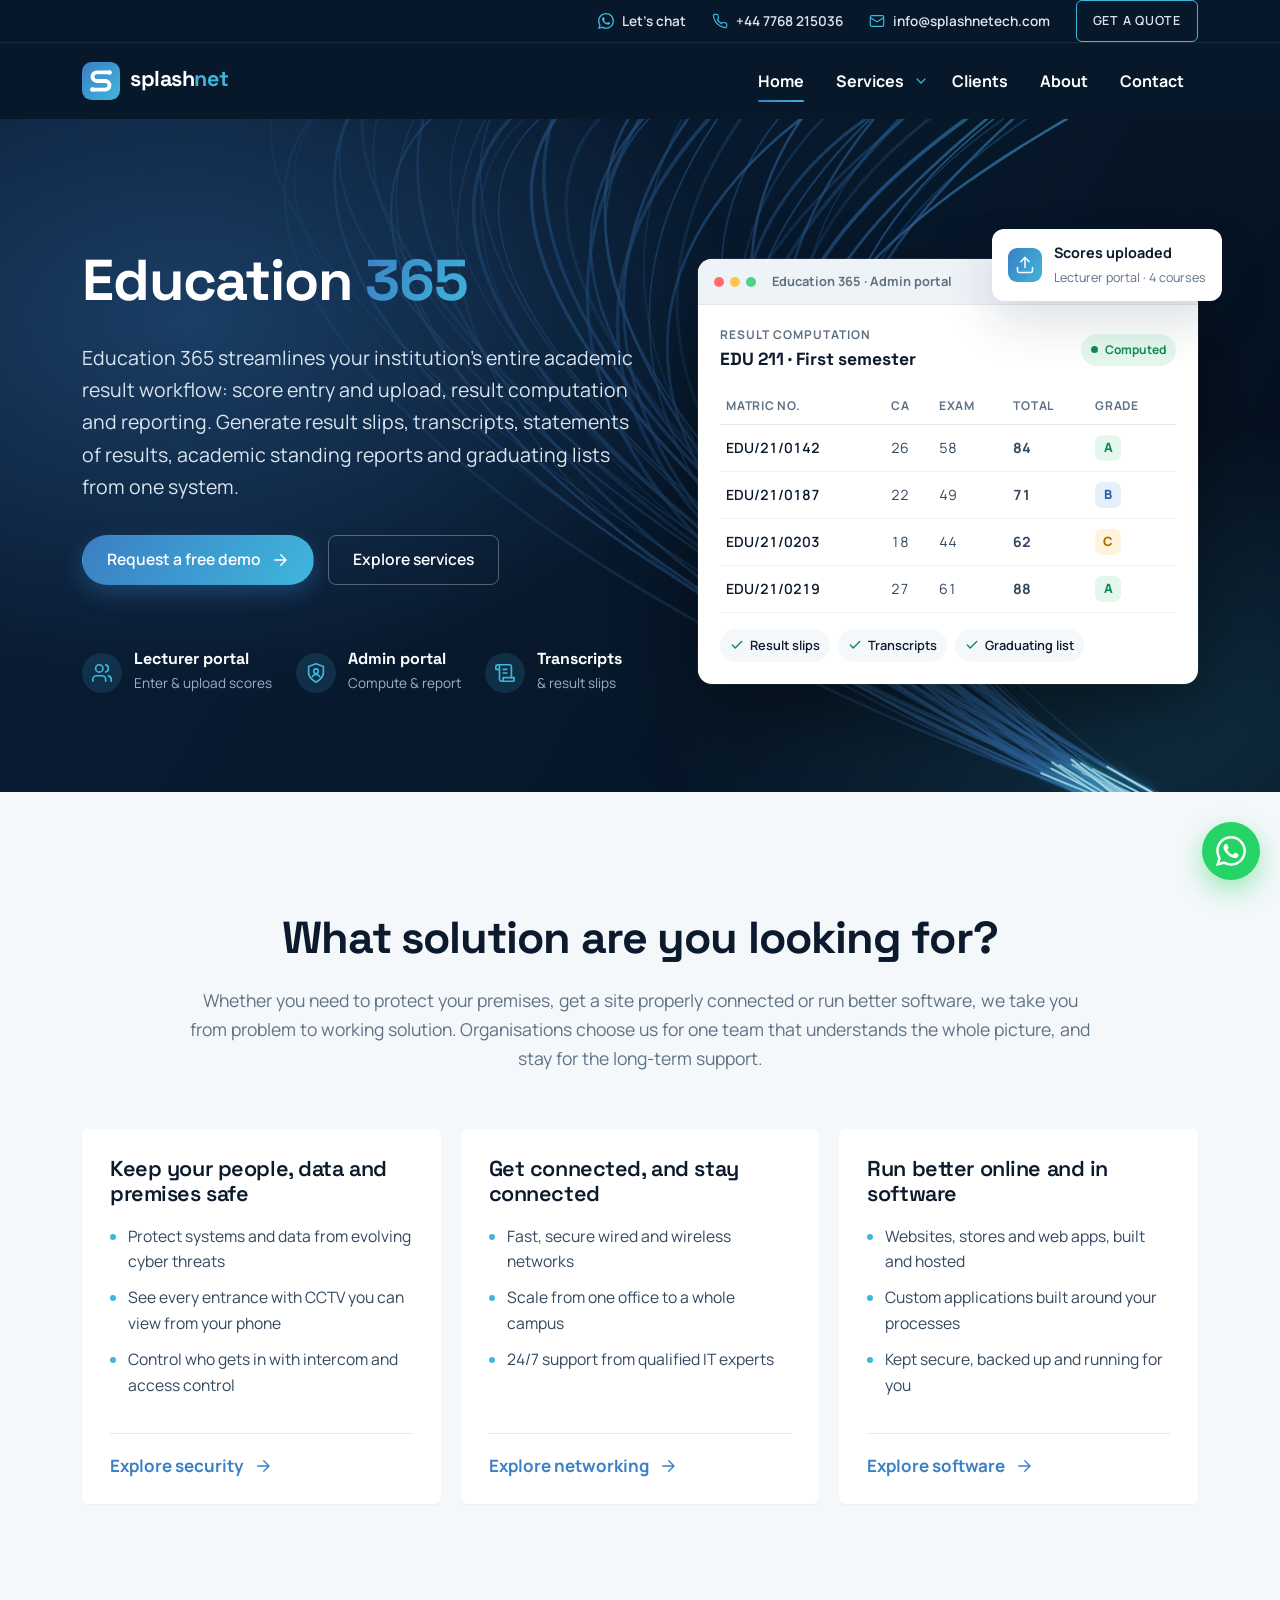
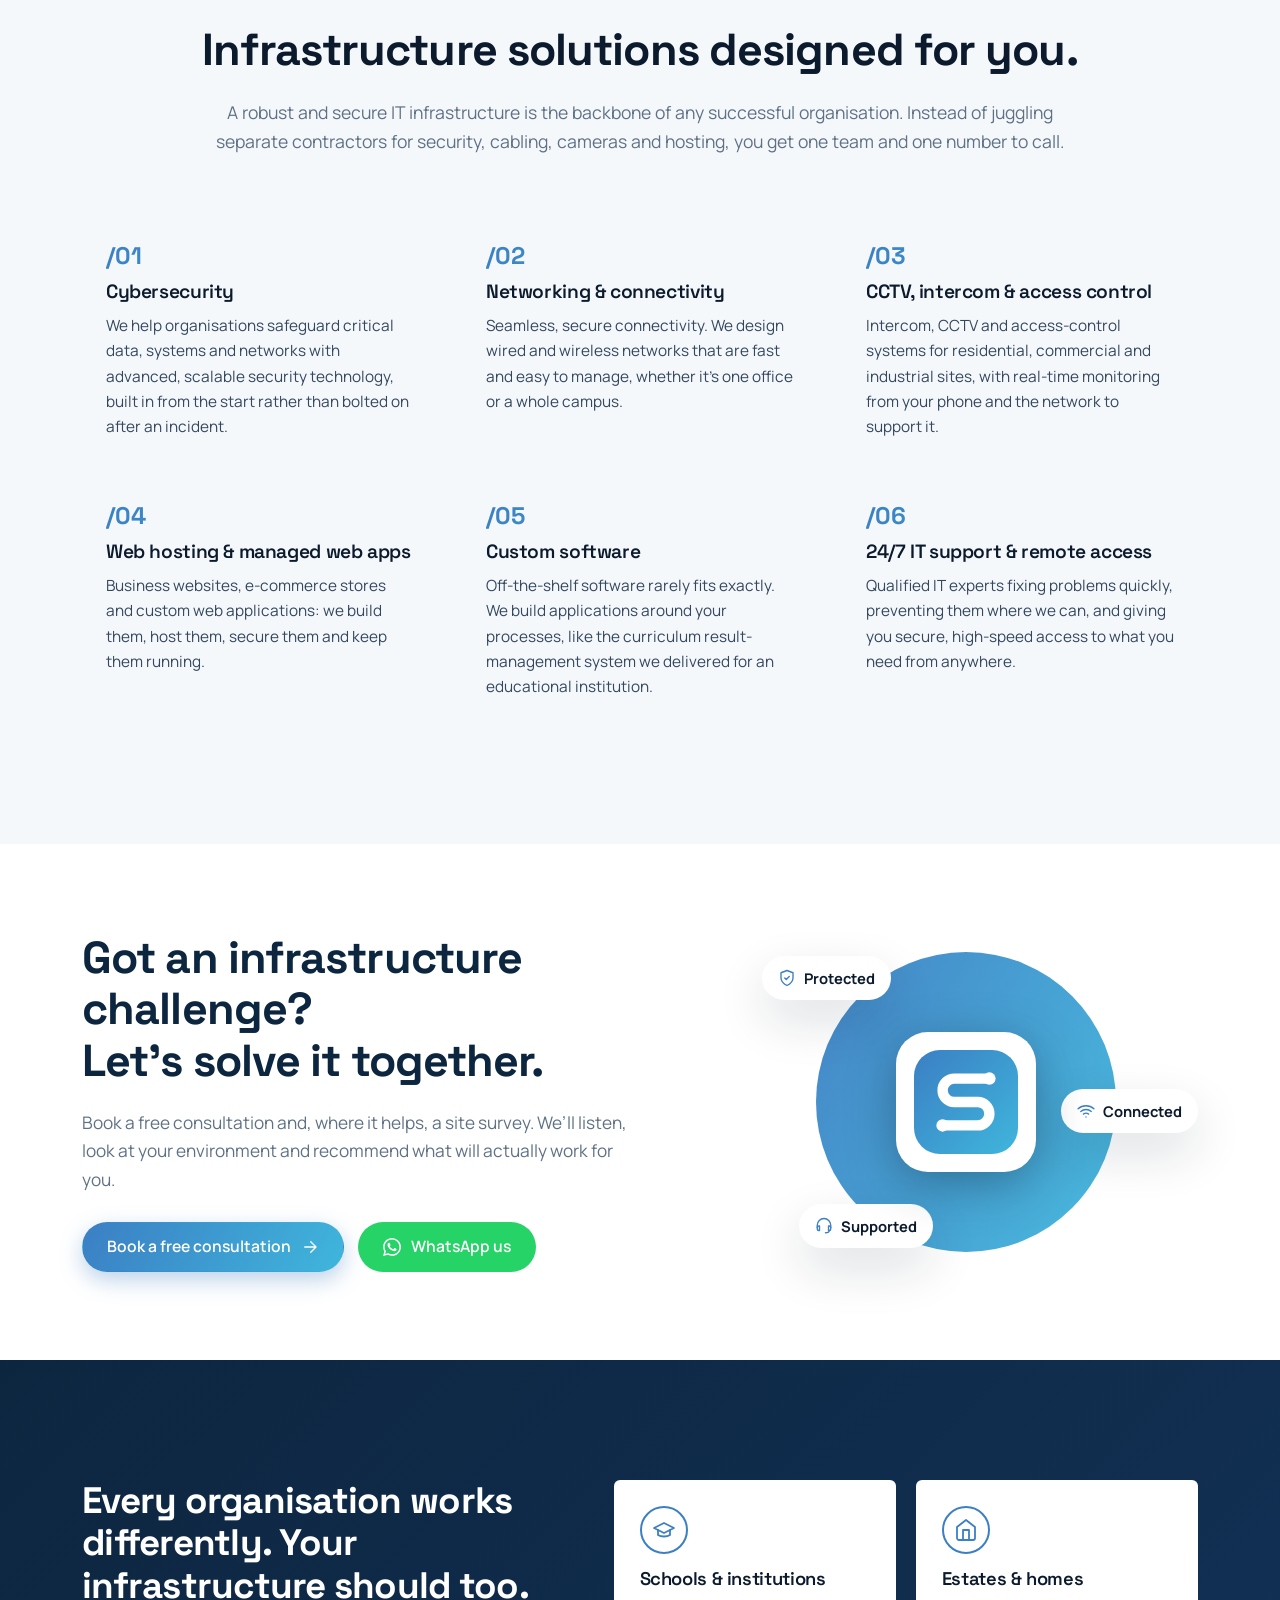
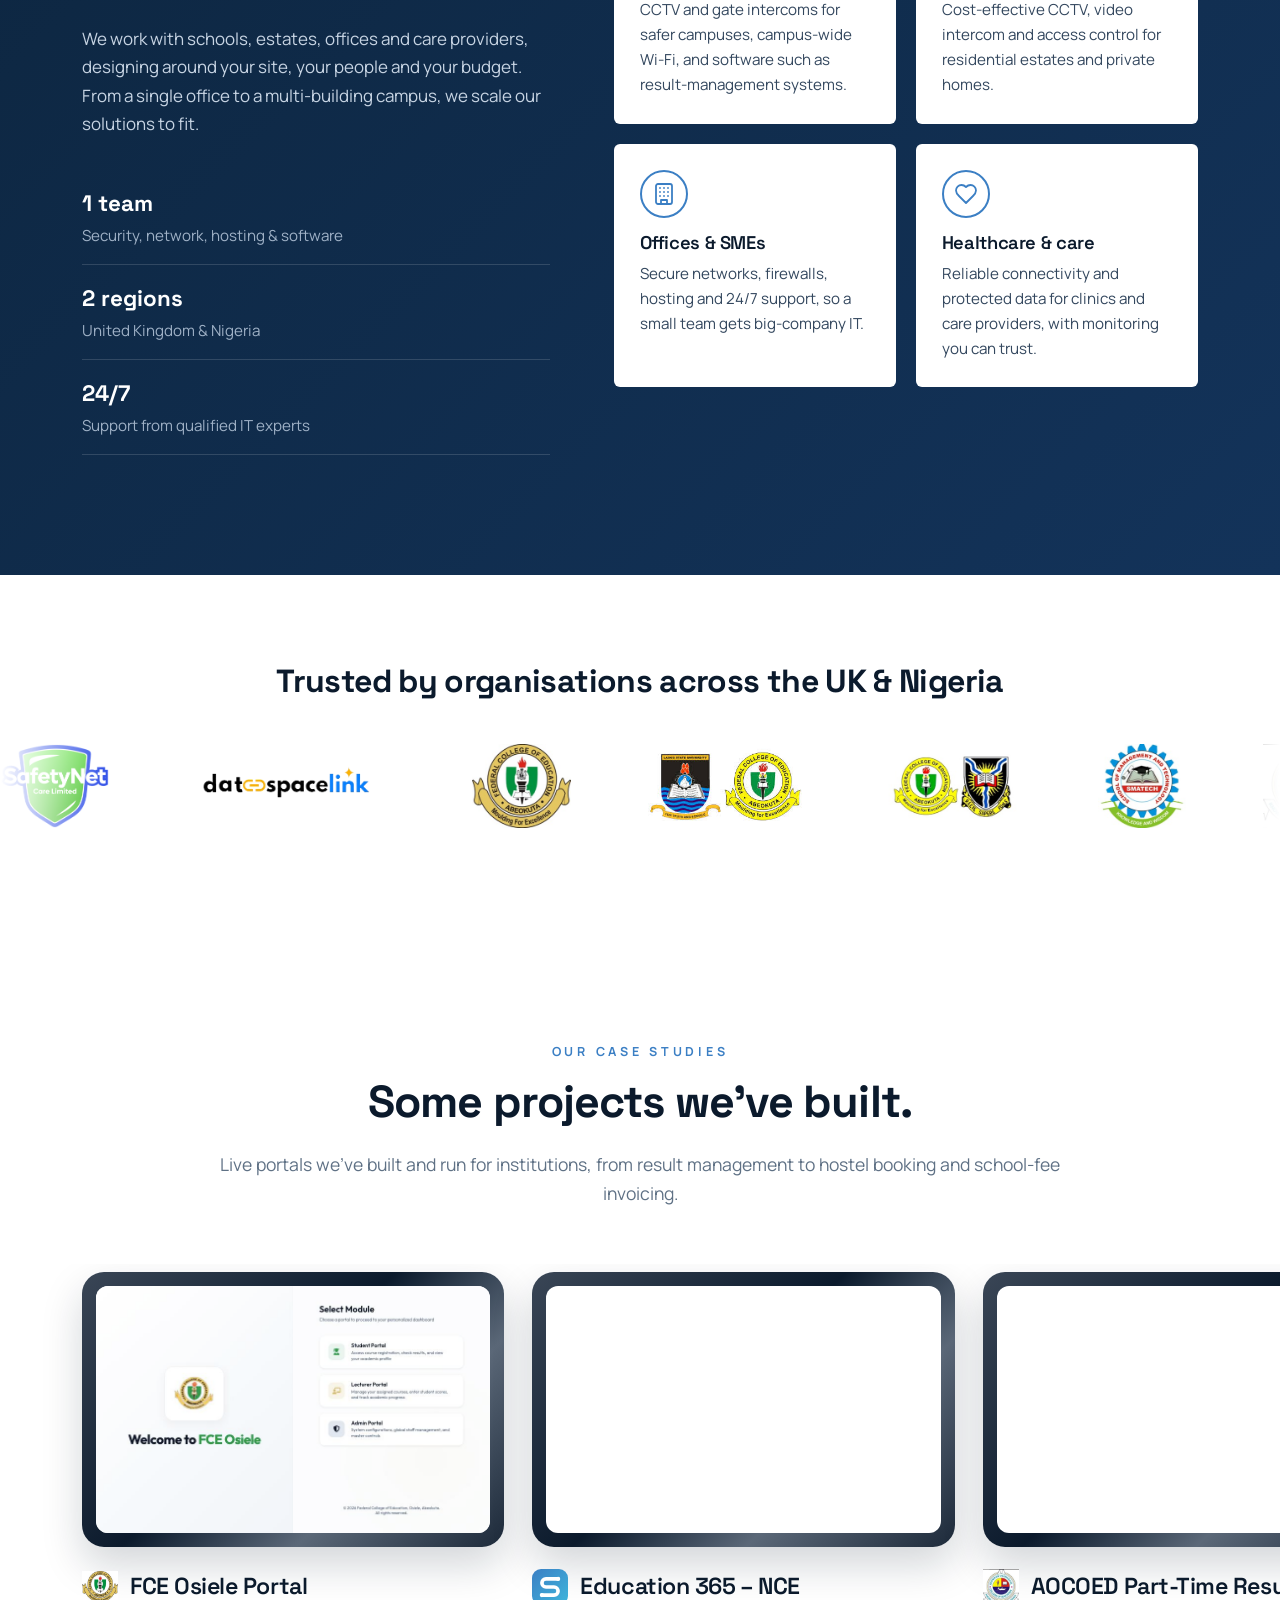
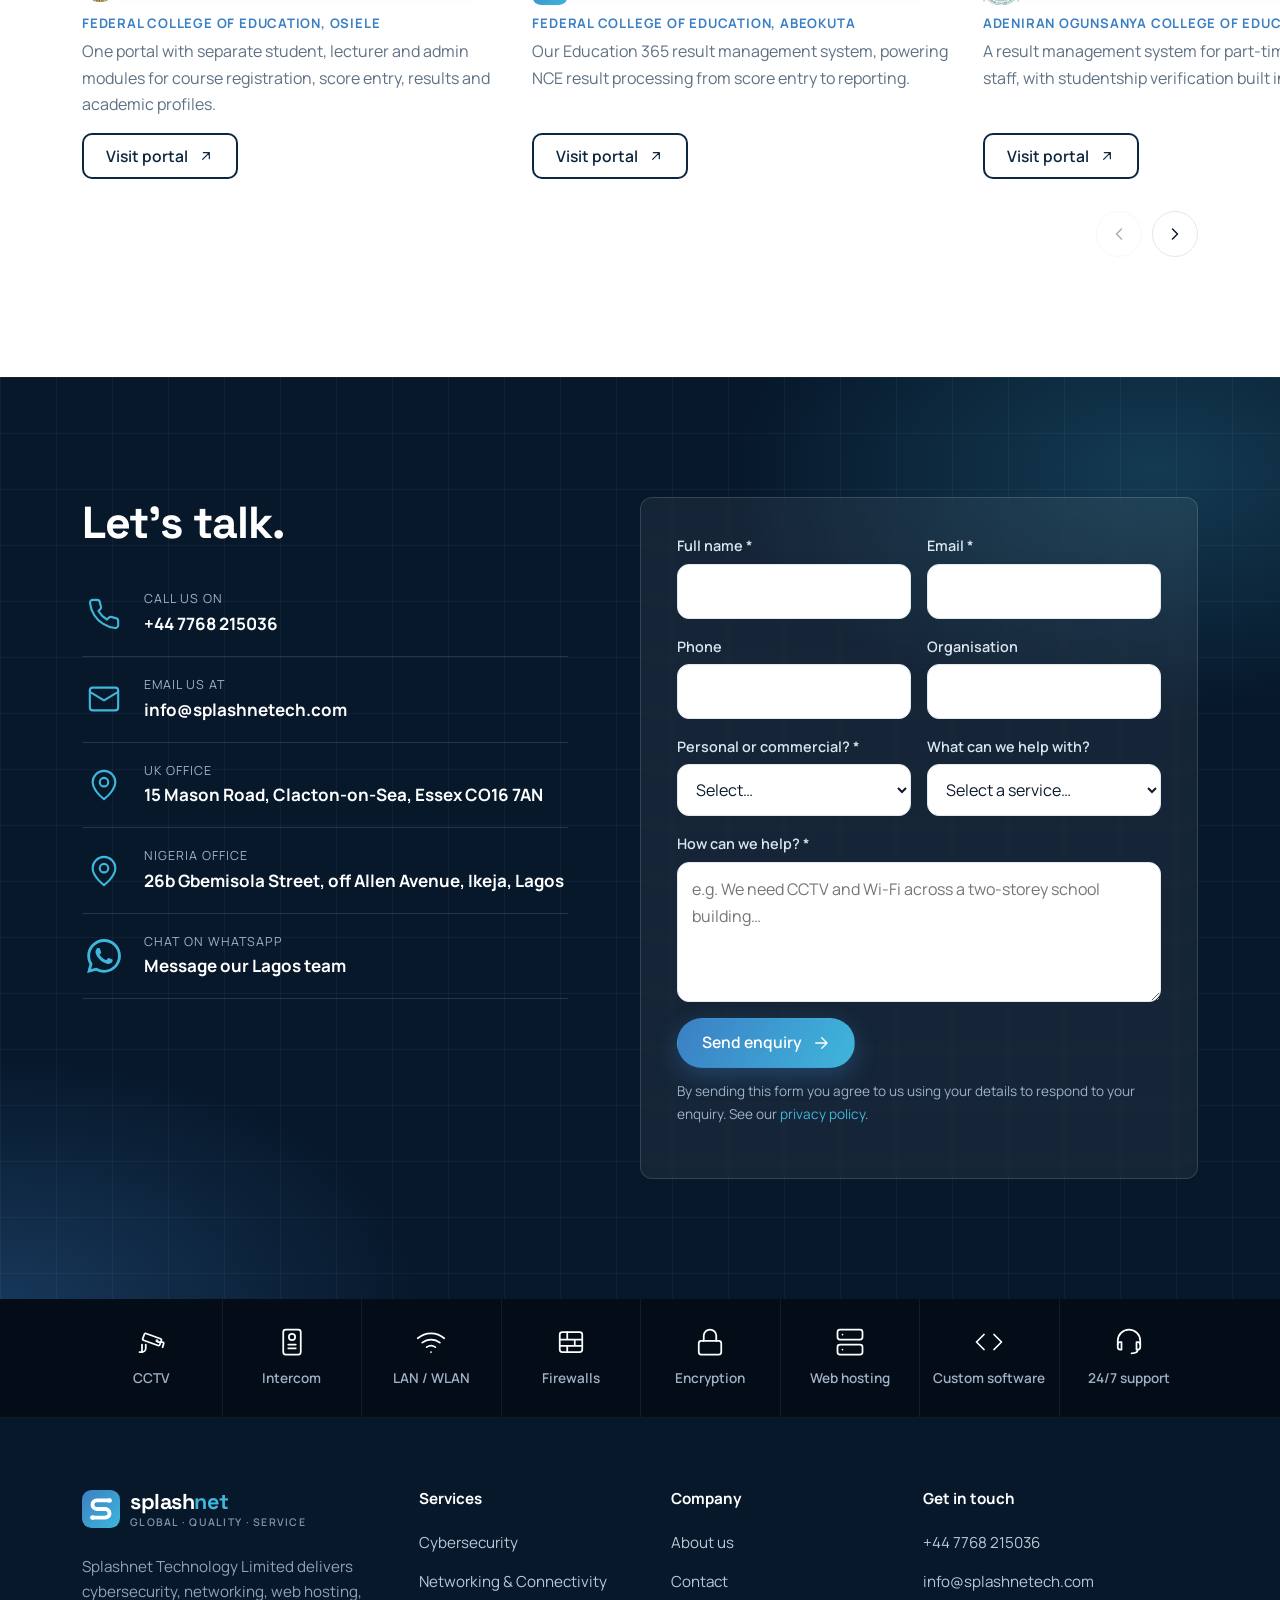
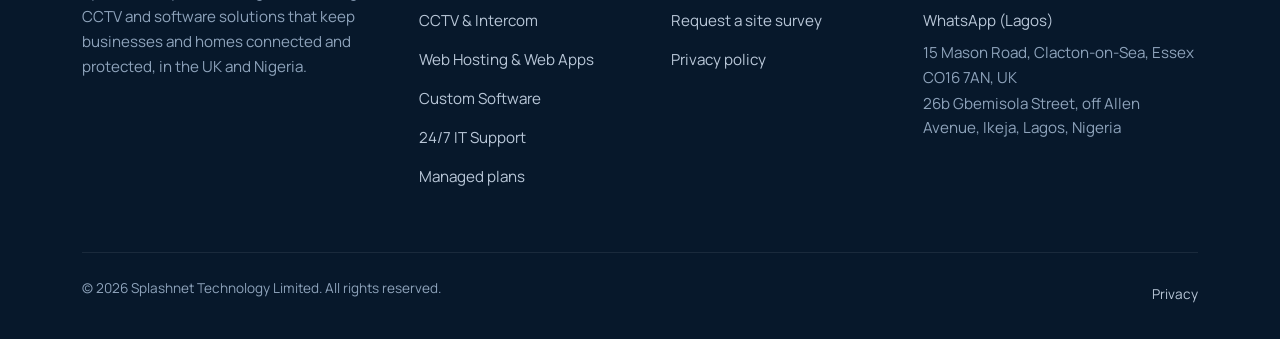
==== commit 0b2c68fa: "made a few changes" ====
--- a/index.html
+++ b/index.html
@@ -57,7 +57,7 @@
   <div class="container hero__grid">
     <div class="hero__copy">
       <!-- <span class="eyebrow">Education 365 · Result management software</span> -->
-      <h1>Result processing, <span class="grad">from score entry to graduating list.</span></h1>
+      <h1>Education <span class="grad"> 365</span></h1>
       <p class="hero__lead">Education 365 streamlines your institution’s entire academic result workflow: score entry and upload, result computation and reporting. Generate result slips, transcripts, statements of results, academic standing reports and graduating lists from one system.</p>
       <div class="hero__actions">
         <a class="btn btn--primary" href="#contact">Request a free demo <svg viewBox="0 0 24 24" fill="none" stroke="currentColor" stroke-width="1.8" stroke-linecap="round" stroke-linejoin="round" aria-hidden="true"><path d="M5 12h14M13 5l7 7-7 7"/></svg></a>
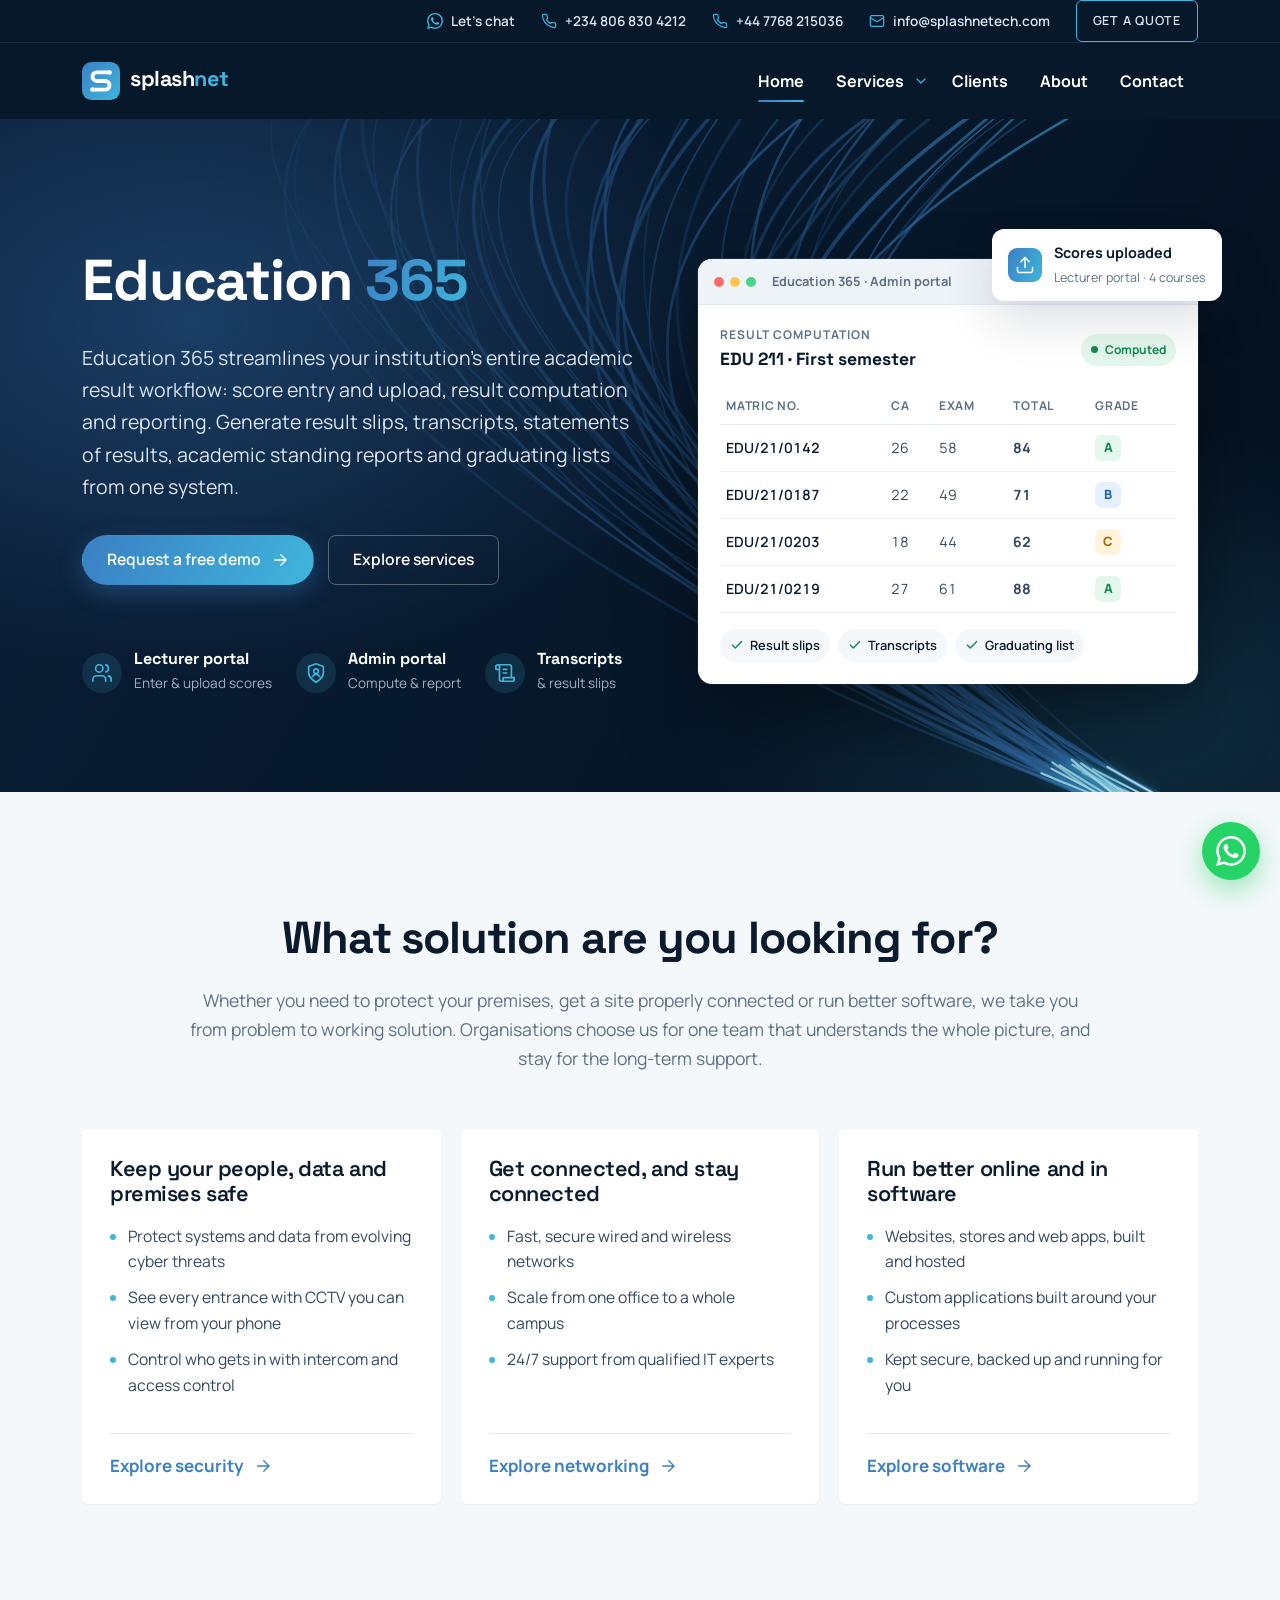
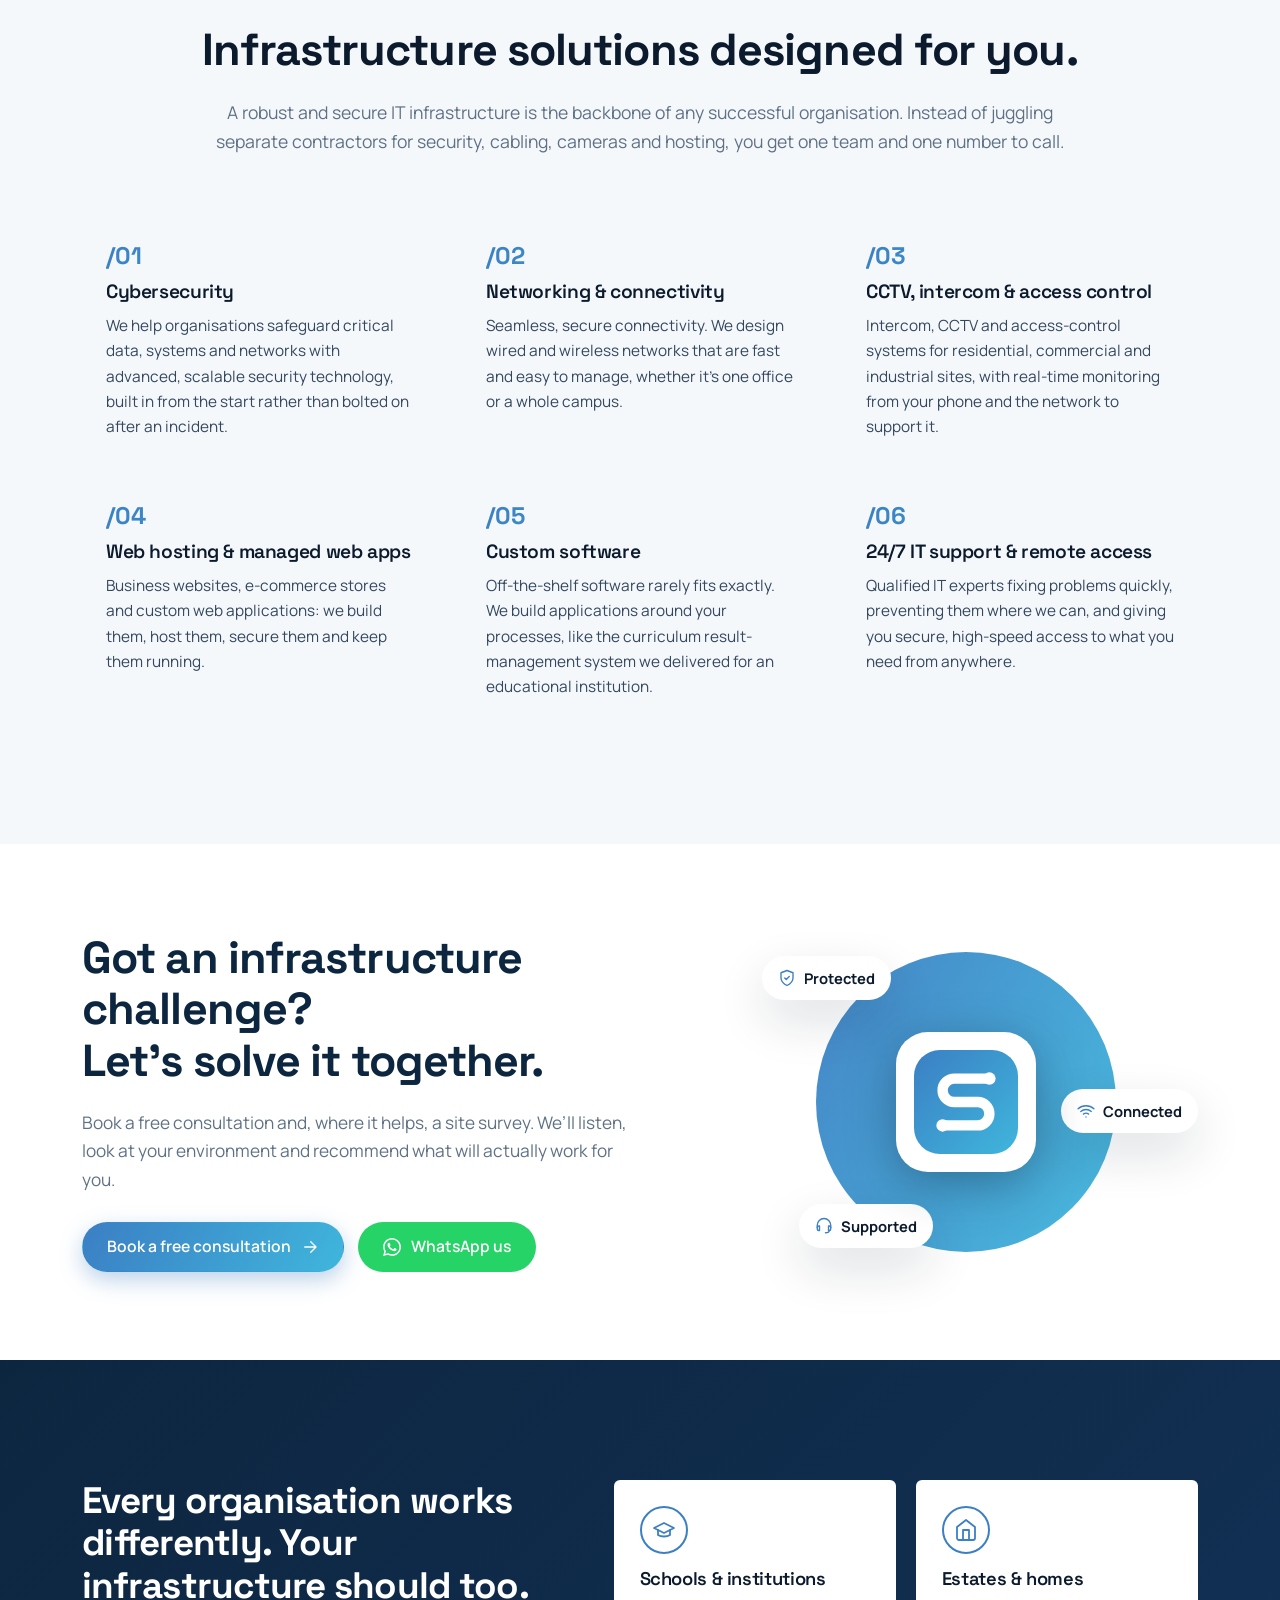
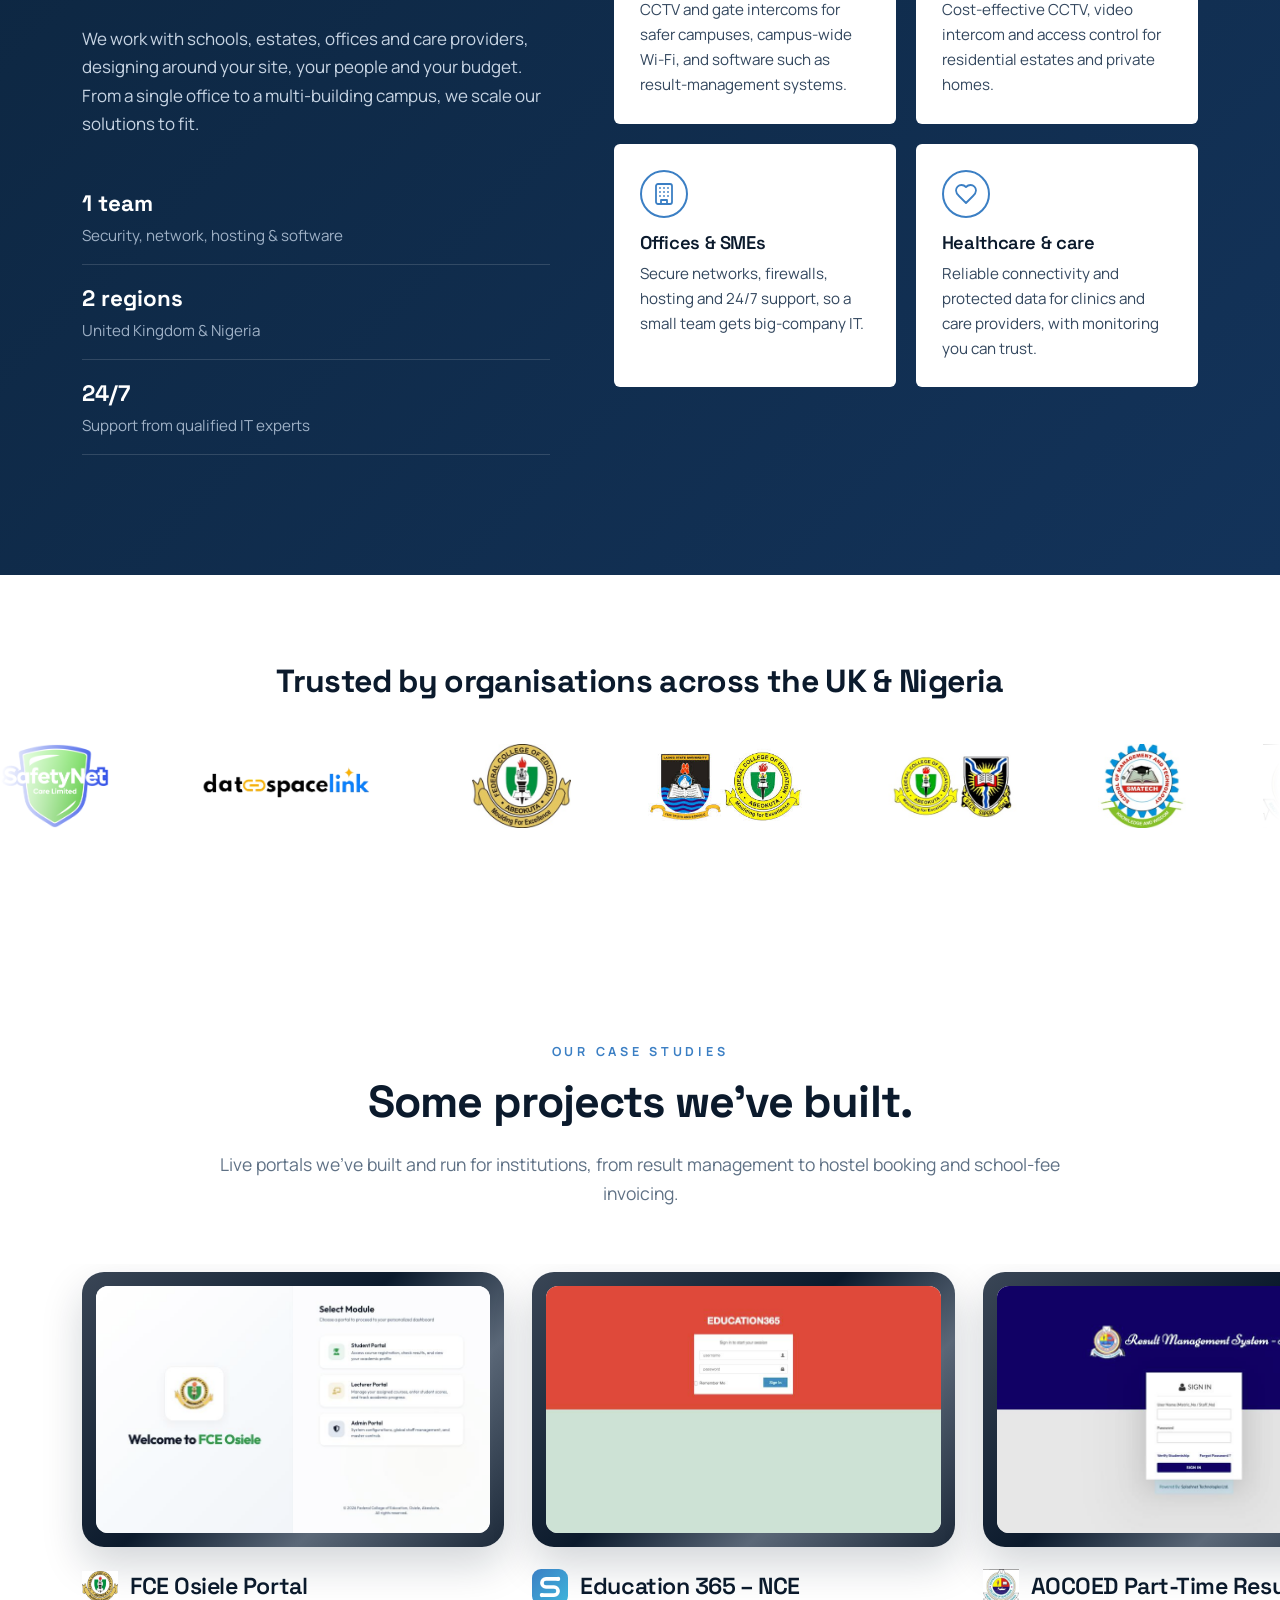
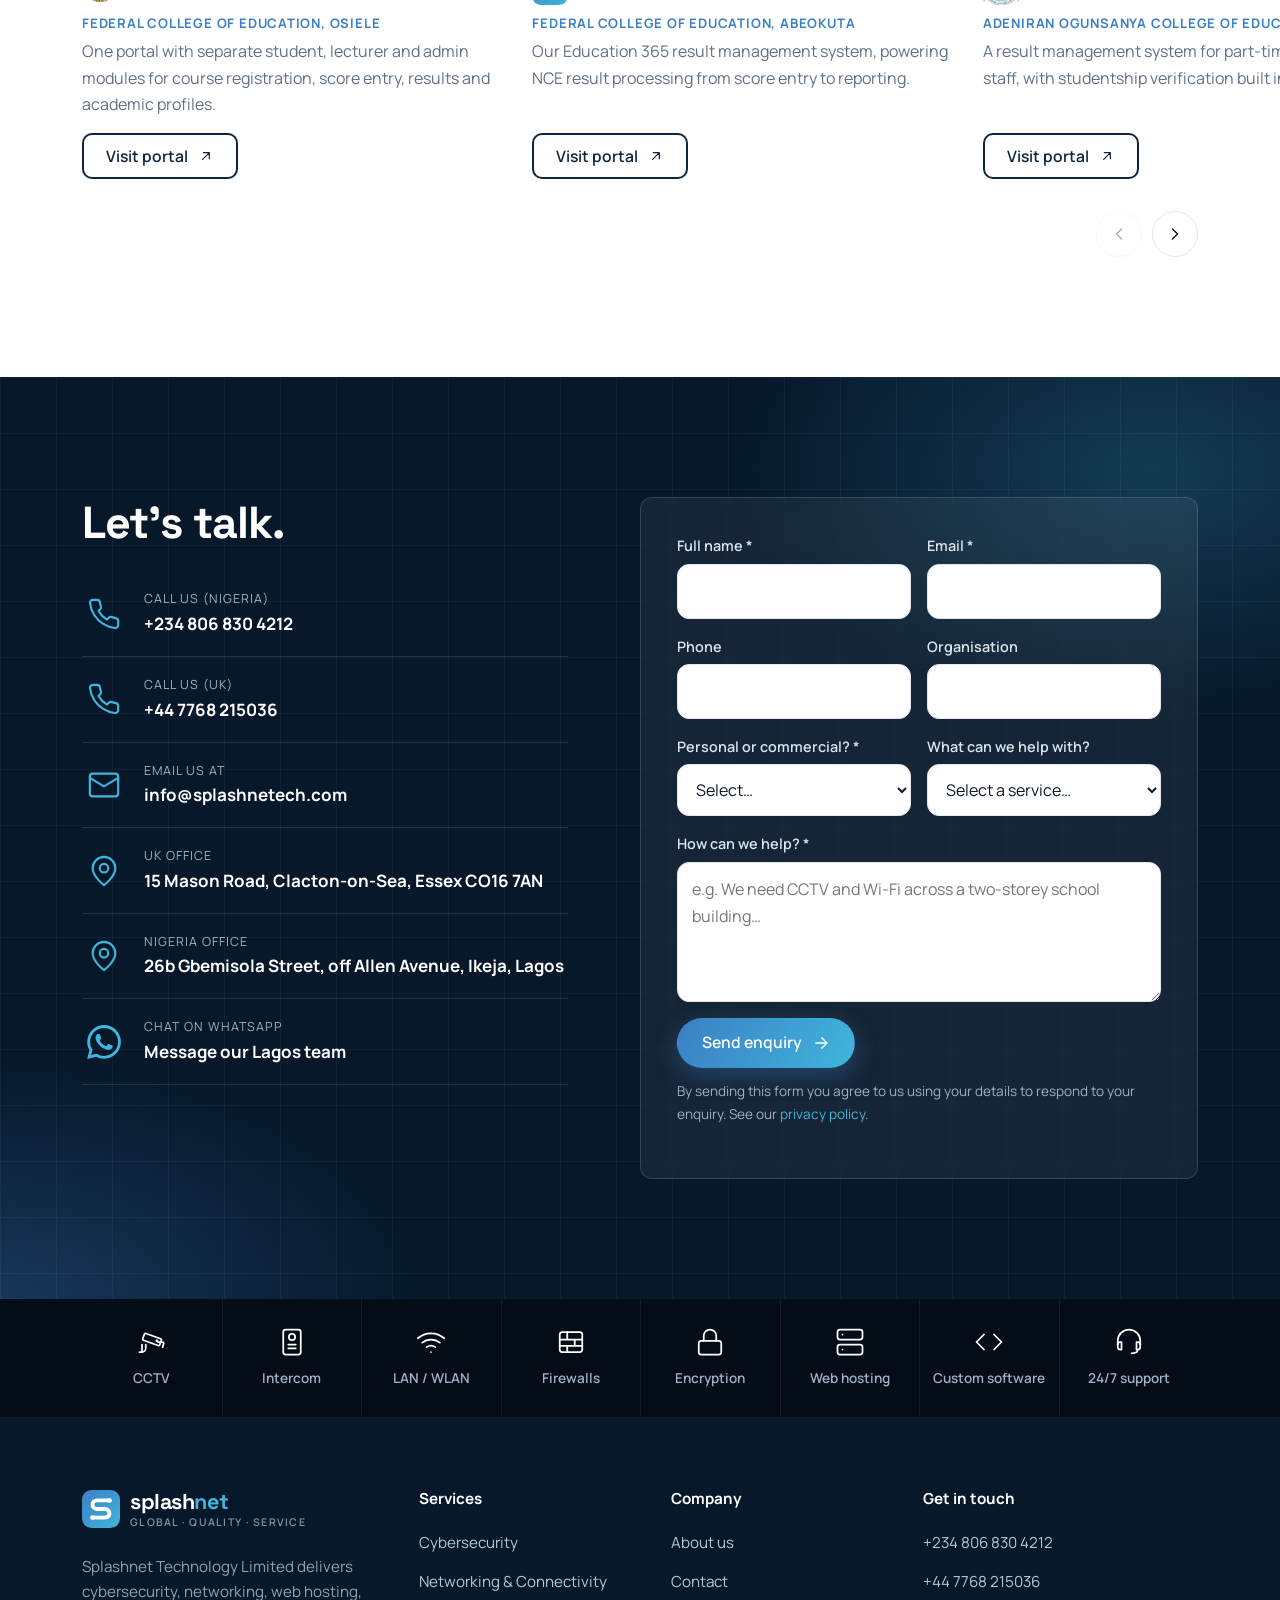
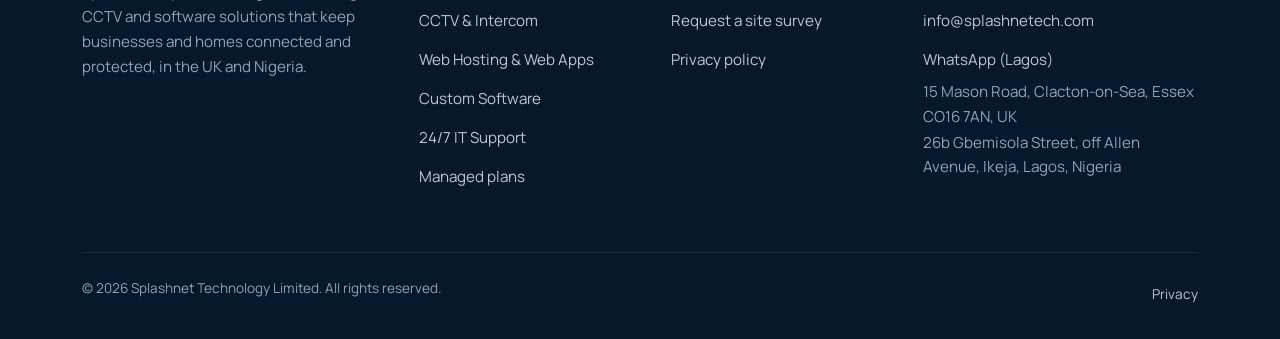
==== commit e46c7705: "Add Nigerian phone number ahead of the UK number Show +234 806 830 4212 before +44 7768 215036 in th" ====
--- a/index.html
+++ b/index.html
@@ -22,6 +22,7 @@
   <div class="topbar">
     <div class="container topbar__inner">
       <a href="https://wa.me/2348068304212?text=Hello%20Splashnet%2C%20I%27d%20like%20to%20discuss%20a%20project." target="_blank" rel="noopener"><svg viewBox="0 0 24 24" fill="currentColor" aria-hidden="true"><path d="M17.47 14.38c-.3-.15-1.76-.87-2.03-.97-.27-.1-.47-.15-.67.15-.2.3-.77.97-.94 1.17-.17.2-.35.22-.64.07-.3-.15-1.26-.46-2.4-1.48-.89-.79-1.49-1.77-1.66-2.07-.17-.3-.02-.46.13-.61.13-.13.3-.35.45-.52.15-.17.2-.3.3-.5.1-.2.05-.37-.02-.52-.08-.15-.67-1.62-.92-2.22-.24-.58-.49-.5-.67-.51h-.57c-.2 0-.52.07-.8.37-.27.3-1.04 1.02-1.04 2.48s1.07 2.88 1.21 3.08c.15.2 2.1 3.2 5.08 4.49.71.31 1.26.49 1.7.63.71.22 1.36.19 1.87.12.57-.09 1.76-.72 2.01-1.41.25-.7.25-1.29.17-1.41-.07-.13-.27-.2-.57-.35zM12.05 21.8h-.01a9.87 9.87 0 0 1-5.03-1.38l-.36-.21-3.74.98 1-3.65-.24-.37a9.86 9.86 0 0 1-1.51-5.26c0-5.45 4.44-9.88 9.89-9.88a9.82 9.82 0 0 1 6.99 2.9 9.82 9.82 0 0 1 2.89 6.99c0 5.45-4.44 9.88-9.88 9.88zm8.41-18.3A11.81 11.81 0 0 0 12.05 0C5.5 0 .16 5.34.16 11.89c0 2.1.55 4.14 1.59 5.95L.06 24l6.3-1.65a11.88 11.88 0 0 0 5.68 1.45h.01c6.55 0 11.89-5.34 11.89-11.89 0-3.18-1.24-6.16-3.48-8.41z"/></svg> Let's chat</a>
+      <a class="topbar__hide-sm" href="tel:+2348068304212"><svg viewBox="0 0 24 24" fill="none" stroke="currentColor" stroke-width="1.8" stroke-linecap="round" stroke-linejoin="round" aria-hidden="true"><path d="M22 16.92v3a2 2 0 0 1-2.18 2 19.8 19.8 0 0 1-8.63-3.07 19.5 19.5 0 0 1-6-6A19.8 19.8 0 0 1 2.12 4.18 2 2 0 0 1 4.11 2h3a2 2 0 0 1 2 1.72c.13.96.36 1.9.7 2.81a2 2 0 0 1-.45 2.11L8.09 9.91a16 16 0 0 0 6 6l1.27-1.27a2 2 0 0 1 2.11-.45c.91.34 1.85.57 2.81.7A2 2 0 0 1 22 16.92z"/></svg> +234 806 830 4212</a>
       <a class="topbar__hide-sm" href="tel:+447768215036"><svg viewBox="0 0 24 24" fill="none" stroke="currentColor" stroke-width="1.8" stroke-linecap="round" stroke-linejoin="round" aria-hidden="true"><path d="M22 16.92v3a2 2 0 0 1-2.18 2 19.8 19.8 0 0 1-8.63-3.07 19.5 19.5 0 0 1-6-6A19.8 19.8 0 0 1 2.12 4.18 2 2 0 0 1 4.11 2h3a2 2 0 0 1 2 1.72c.13.96.36 1.9.7 2.81a2 2 0 0 1-.45 2.11L8.09 9.91a16 16 0 0 0 6 6l1.27-1.27a2 2 0 0 1 2.11-.45c.91.34 1.85.57 2.81.7A2 2 0 0 1 22 16.92z"/></svg> +44 7768 215036</a>
       <a class="topbar__hide-sm" href="mailto:info@splashnetech.com"><svg viewBox="0 0 24 24" fill="none" stroke="currentColor" stroke-width="1.8" stroke-linecap="round" stroke-linejoin="round" aria-hidden="true"><rect x="2" y="4" width="20" height="16" rx="2"/><path d="m22 7-10 6L2 7"/></svg> info@splashnetech.com</a>
       <a class="topbar__cta" href="contact.html">Get a quote</a>
@@ -319,7 +320,8 @@
   <div class="container talk__inner">
     <div class="talk__info reveal">
       <h2>Let’s talk.</h2>
-      <a class="talk__item" href="tel:+447768215036"><span class="talk__icon"><svg viewBox="0 0 24 24" fill="none" stroke="currentColor" stroke-width="1.8" stroke-linecap="round" stroke-linejoin="round" aria-hidden="true"><path d="M22 16.92v3a2 2 0 0 1-2.18 2 19.8 19.8 0 0 1-8.63-3.07 19.5 19.5 0 0 1-6-6A19.8 19.8 0 0 1 2.12 4.18 2 2 0 0 1 4.11 2h3a2 2 0 0 1 2 1.72c.13.96.36 1.9.7 2.81a2 2 0 0 1-.45 2.11L8.09 9.91a16 16 0 0 0 6 6l1.27-1.27a2 2 0 0 1 2.11-.45c.91.34 1.85.57 2.81.7A2 2 0 0 1 22 16.92z"/></svg></span><span><small>Call us on</small><strong>+44 7768 215036</strong></span></a>
+      <a class="talk__item" href="tel:+2348068304212"><span class="talk__icon"><svg viewBox="0 0 24 24" fill="none" stroke="currentColor" stroke-width="1.8" stroke-linecap="round" stroke-linejoin="round" aria-hidden="true"><path d="M22 16.92v3a2 2 0 0 1-2.18 2 19.8 19.8 0 0 1-8.63-3.07 19.5 19.5 0 0 1-6-6A19.8 19.8 0 0 1 2.12 4.18 2 2 0 0 1 4.11 2h3a2 2 0 0 1 2 1.72c.13.96.36 1.9.7 2.81a2 2 0 0 1-.45 2.11L8.09 9.91a16 16 0 0 0 6 6l1.27-1.27a2 2 0 0 1 2.11-.45c.91.34 1.85.57 2.81.7A2 2 0 0 1 22 16.92z"/></svg></span><span><small>Call us (Nigeria)</small><strong>+234 806 830 4212</strong></span></a>
+      <a class="talk__item" href="tel:+447768215036"><span class="talk__icon"><svg viewBox="0 0 24 24" fill="none" stroke="currentColor" stroke-width="1.8" stroke-linecap="round" stroke-linejoin="round" aria-hidden="true"><path d="M22 16.92v3a2 2 0 0 1-2.18 2 19.8 19.8 0 0 1-8.63-3.07 19.5 19.5 0 0 1-6-6A19.8 19.8 0 0 1 2.12 4.18 2 2 0 0 1 4.11 2h3a2 2 0 0 1 2 1.72c.13.96.36 1.9.7 2.81a2 2 0 0 1-.45 2.11L8.09 9.91a16 16 0 0 0 6 6l1.27-1.27a2 2 0 0 1 2.11-.45c.91.34 1.85.57 2.81.7A2 2 0 0 1 22 16.92z"/></svg></span><span><small>Call us (UK)</small><strong>+44 7768 215036</strong></span></a>
       <a class="talk__item" href="mailto:info@splashnetech.com"><span class="talk__icon"><svg viewBox="0 0 24 24" fill="none" stroke="currentColor" stroke-width="1.8" stroke-linecap="round" stroke-linejoin="round" aria-hidden="true"><rect x="2" y="4" width="20" height="16" rx="2"/><path d="m22 7-10 6L2 7"/></svg></span><span><small>Email us at</small><strong>info@splashnetech.com</strong></span></a>
       <div class="talk__item"><span class="talk__icon"><svg viewBox="0 0 24 24" fill="none" stroke="currentColor" stroke-width="1.8" stroke-linecap="round" stroke-linejoin="round" aria-hidden="true"><path d="M20 10c0 6-8 12-8 12s-8-6-8-12a8 8 0 0 1 16 0z"/><circle cx="12" cy="10" r="3"/></svg></span><span><small>UK office</small><strong>15 Mason Road, Clacton-on-Sea, Essex CO16 7AN</strong></span></div>
       <div class="talk__item"><span class="talk__icon"><svg viewBox="0 0 24 24" fill="none" stroke="currentColor" stroke-width="1.8" stroke-linecap="round" stroke-linejoin="round" aria-hidden="true"><path d="M20 10c0 6-8 12-8 12s-8-6-8-12a8 8 0 0 1 16 0z"/><circle cx="12" cy="10" r="3"/></svg></span><span><small>Nigeria office</small><strong>26b Gbemisola Street, off Allen Avenue, Ikeja, Lagos</strong></span></div>
@@ -385,6 +387,7 @@
       <div>
         <h4>Get in touch</h4>
         <ul>
+          <li><a href="tel:+2348068304212">+234 806 830 4212</a></li>
           <li><a href="tel:+447768215036">+44 7768 215036</a></li>
           <li><a href="mailto:info@splashnetech.com">info@splashnetech.com</a></li>
           <li><a href="https://wa.me/2348068304212?text=Hello%20Splashnet%2C%20I%27d%20like%20to%20discuss%20a%20project." target="_blank" rel="noopener">WhatsApp (Lagos)</a></li>
